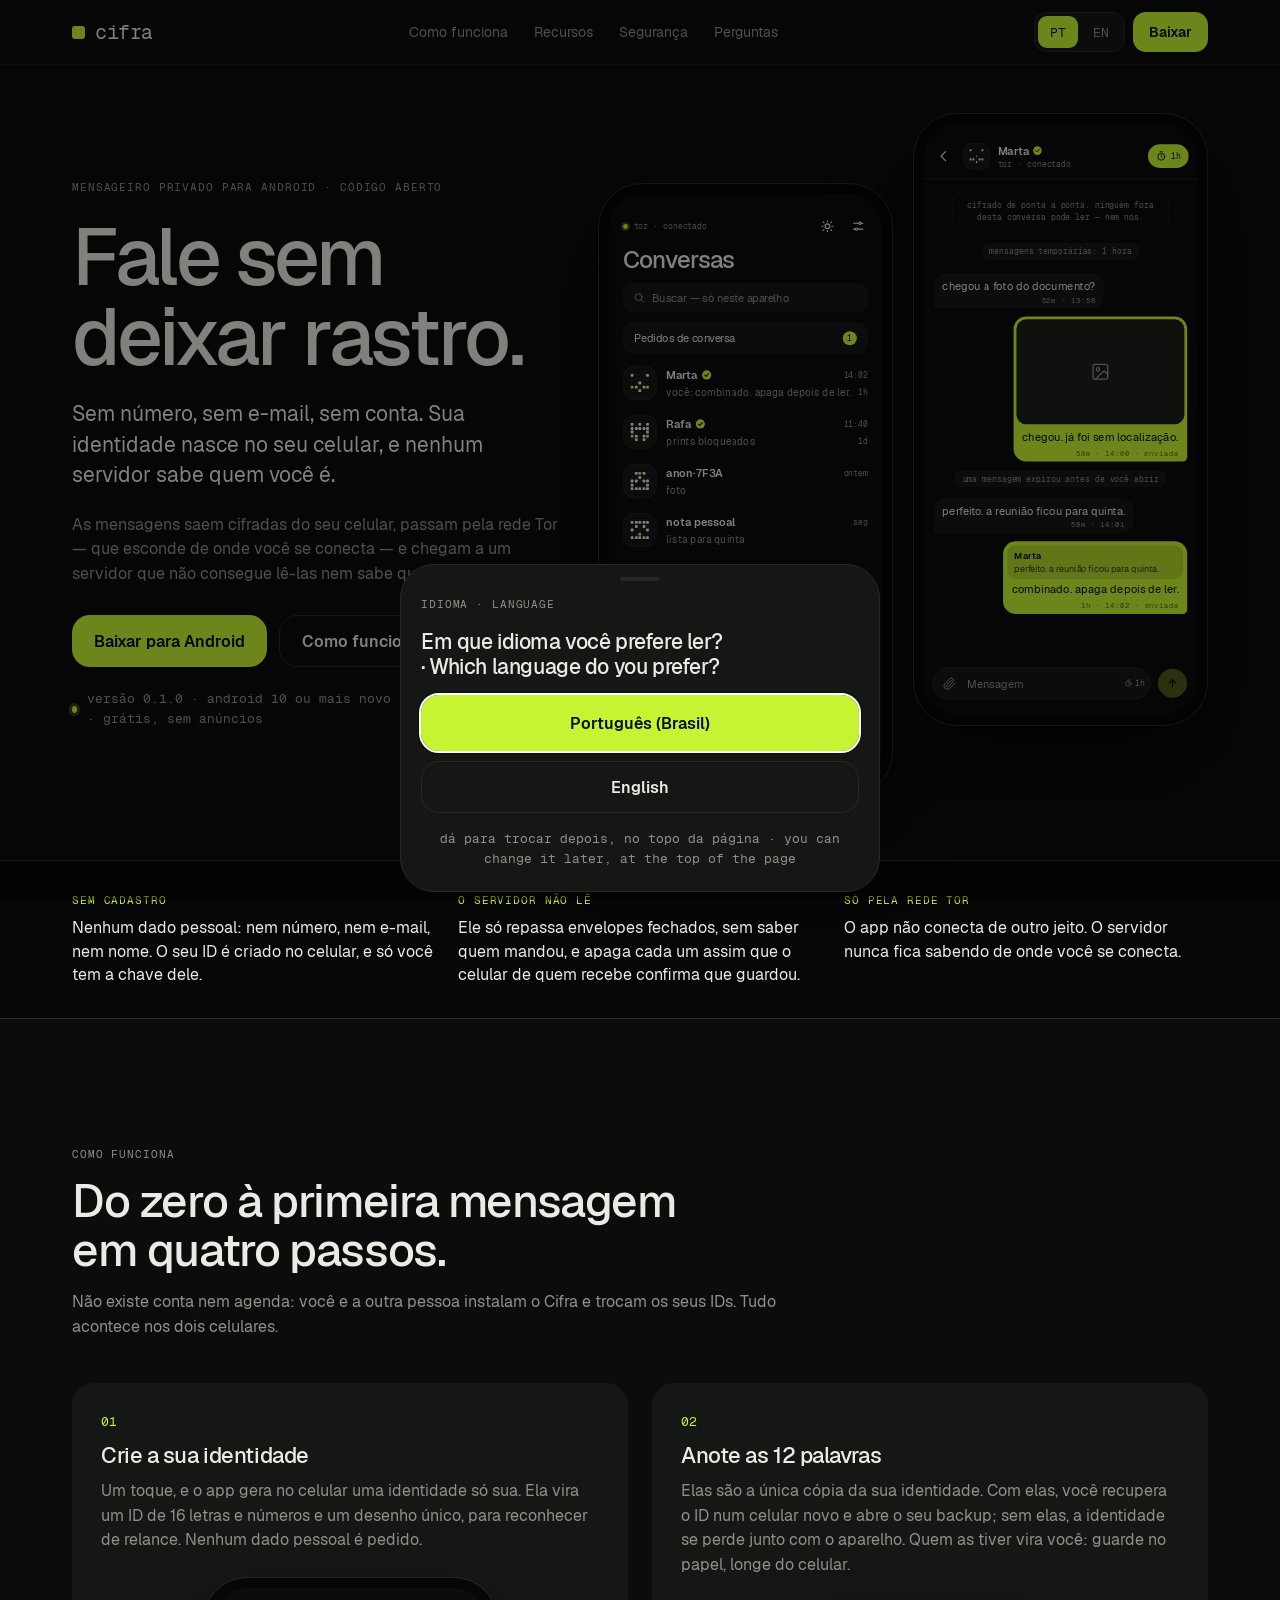
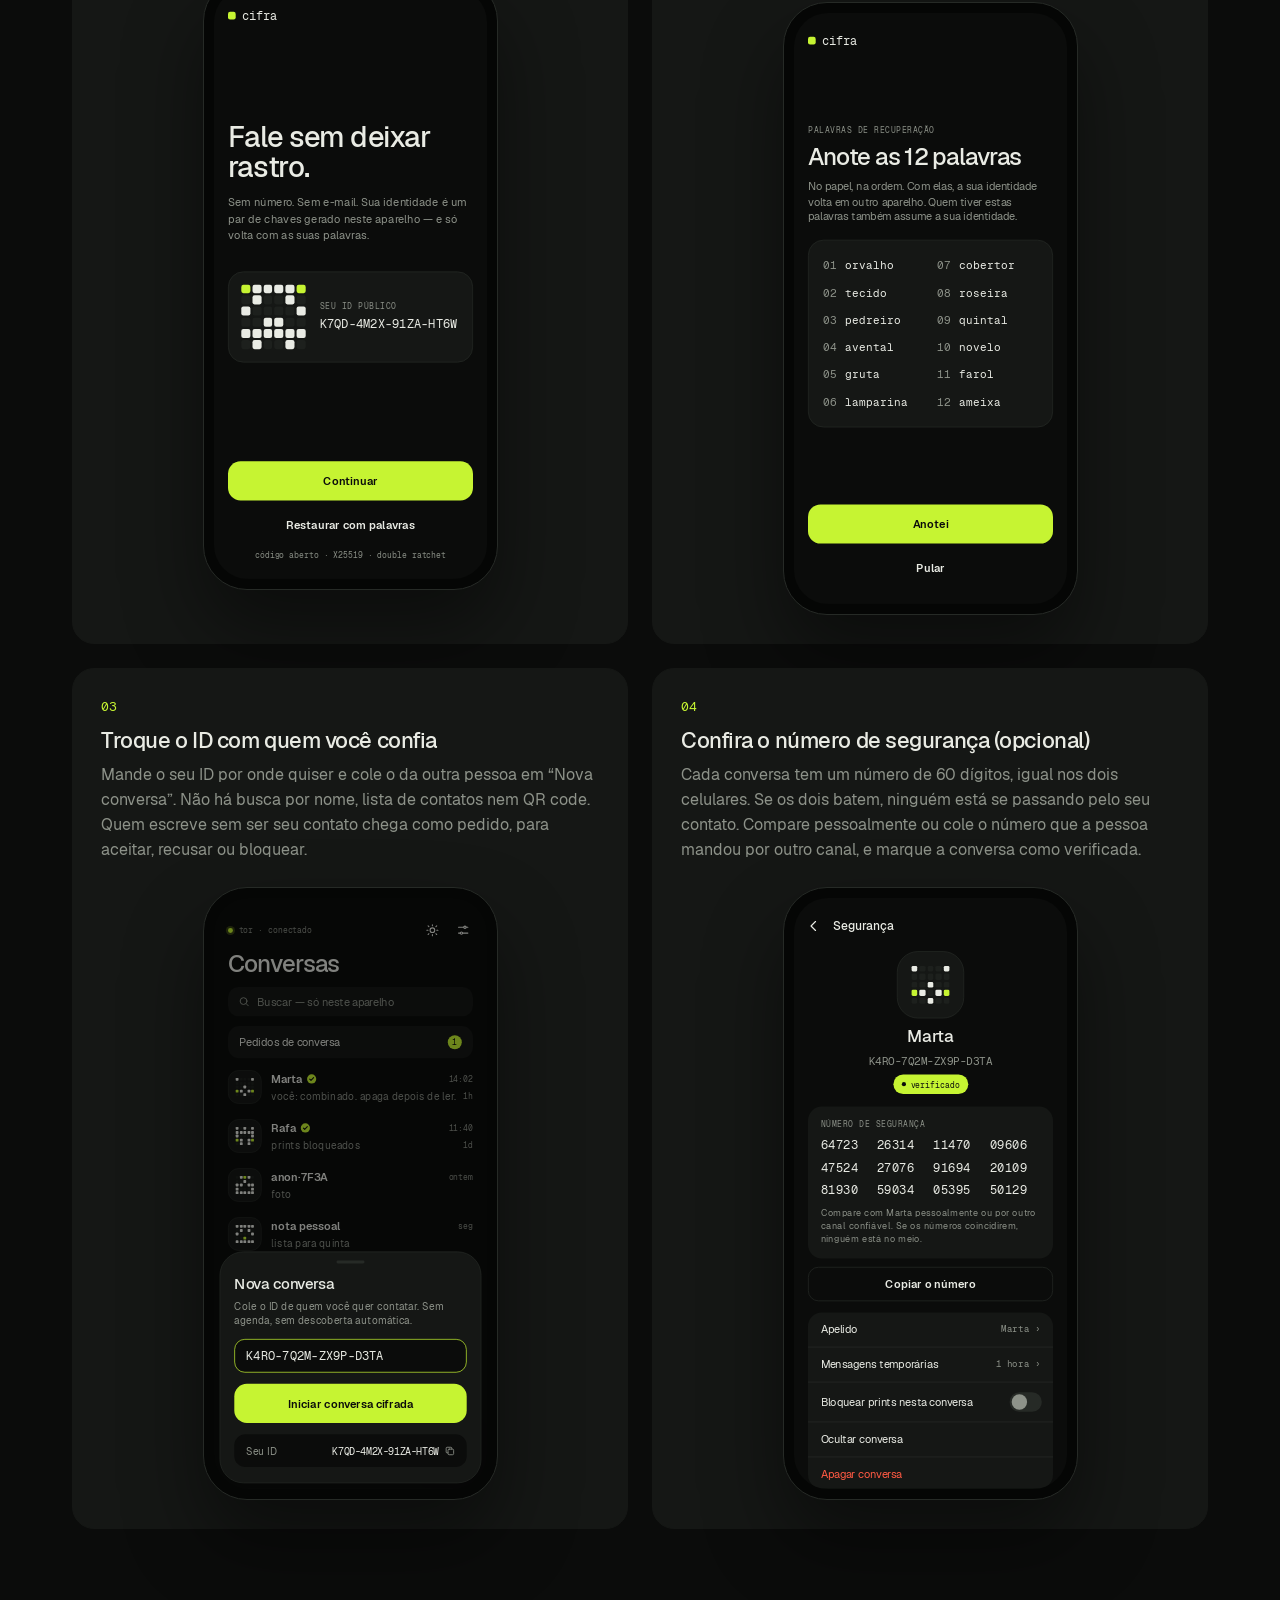
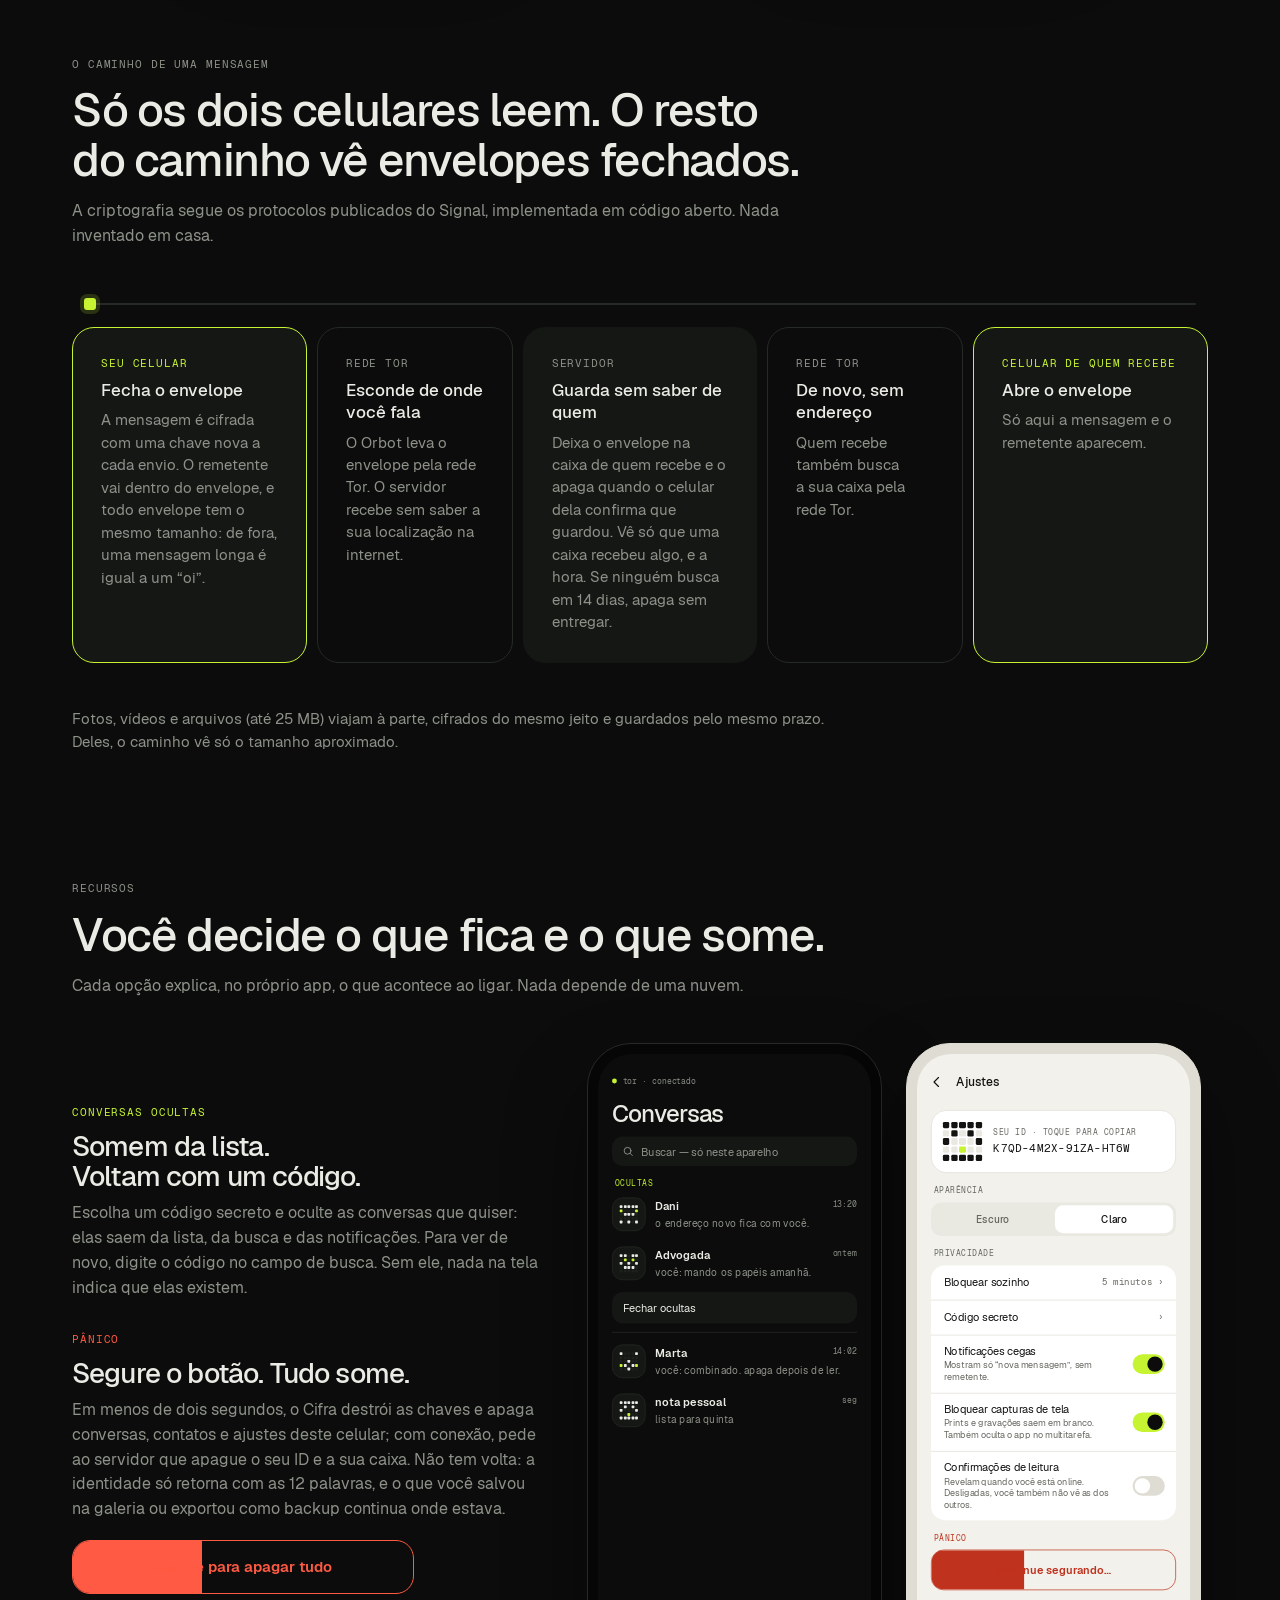
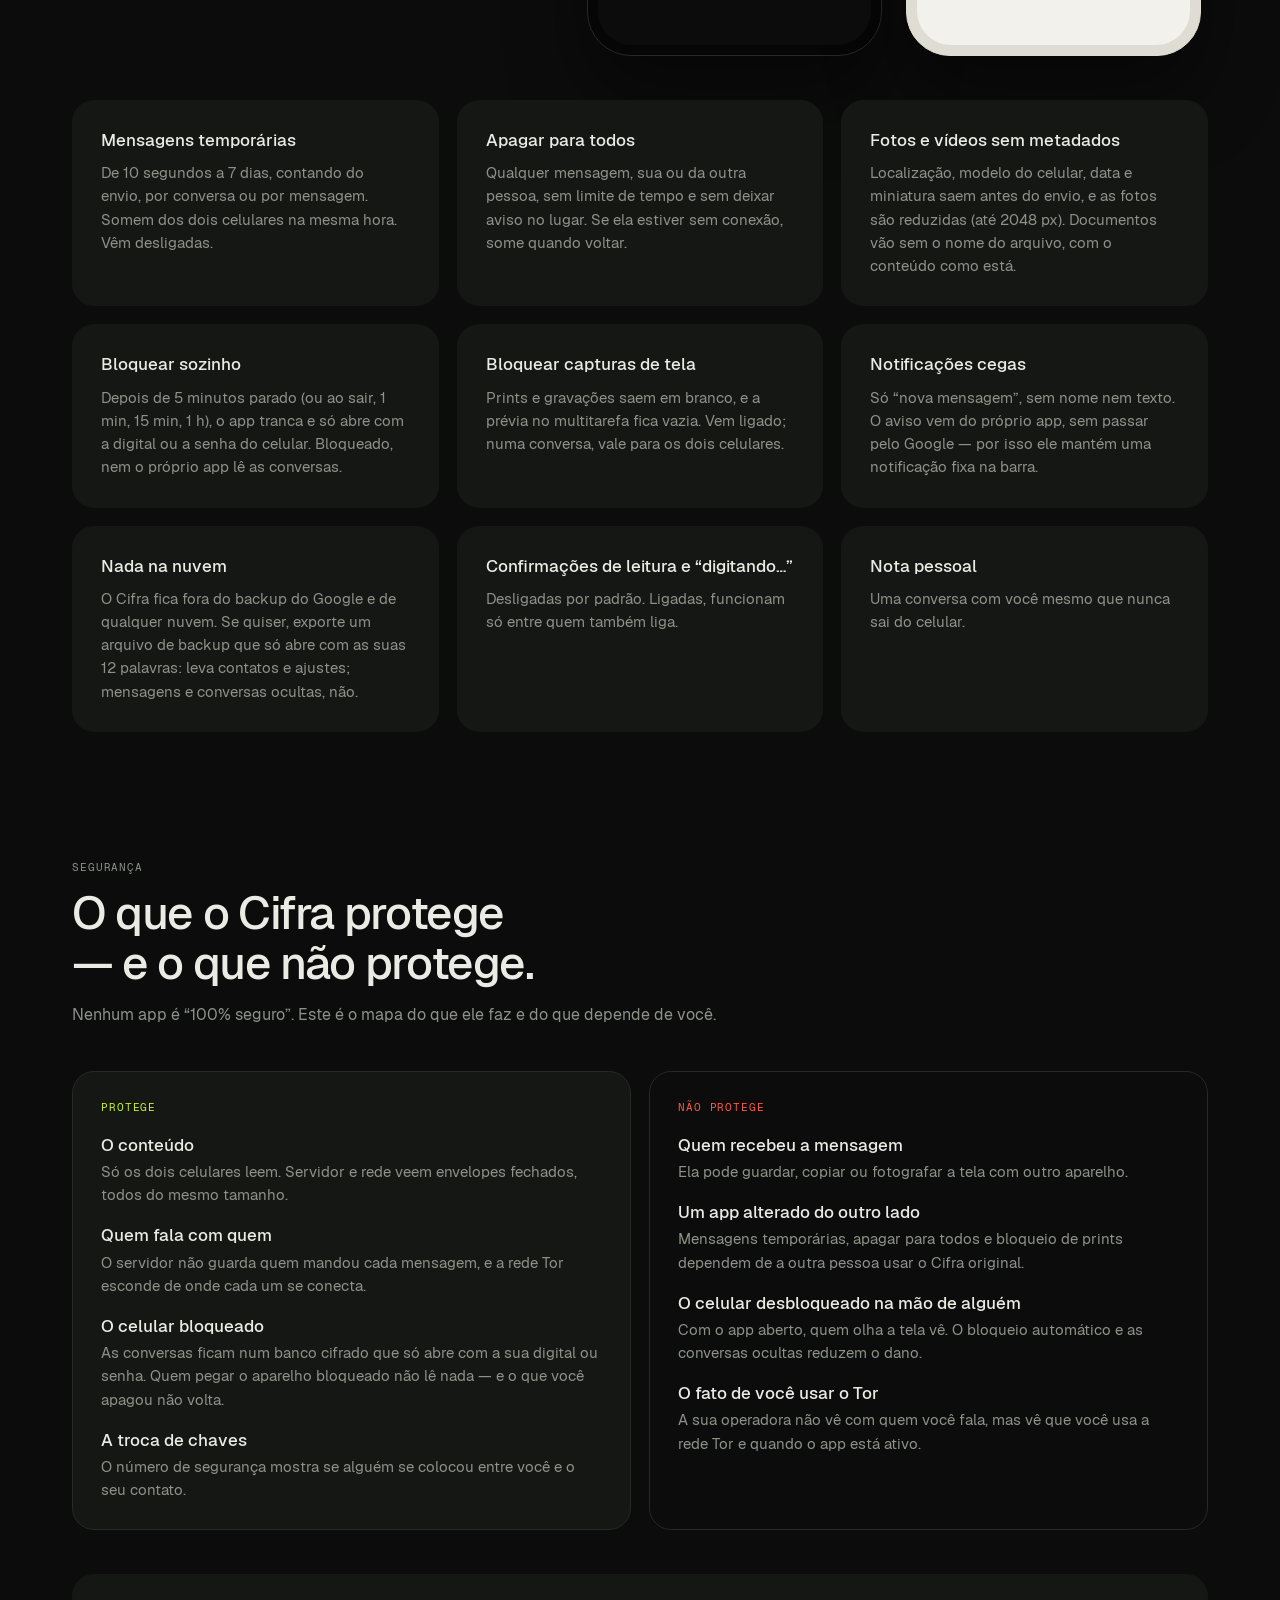
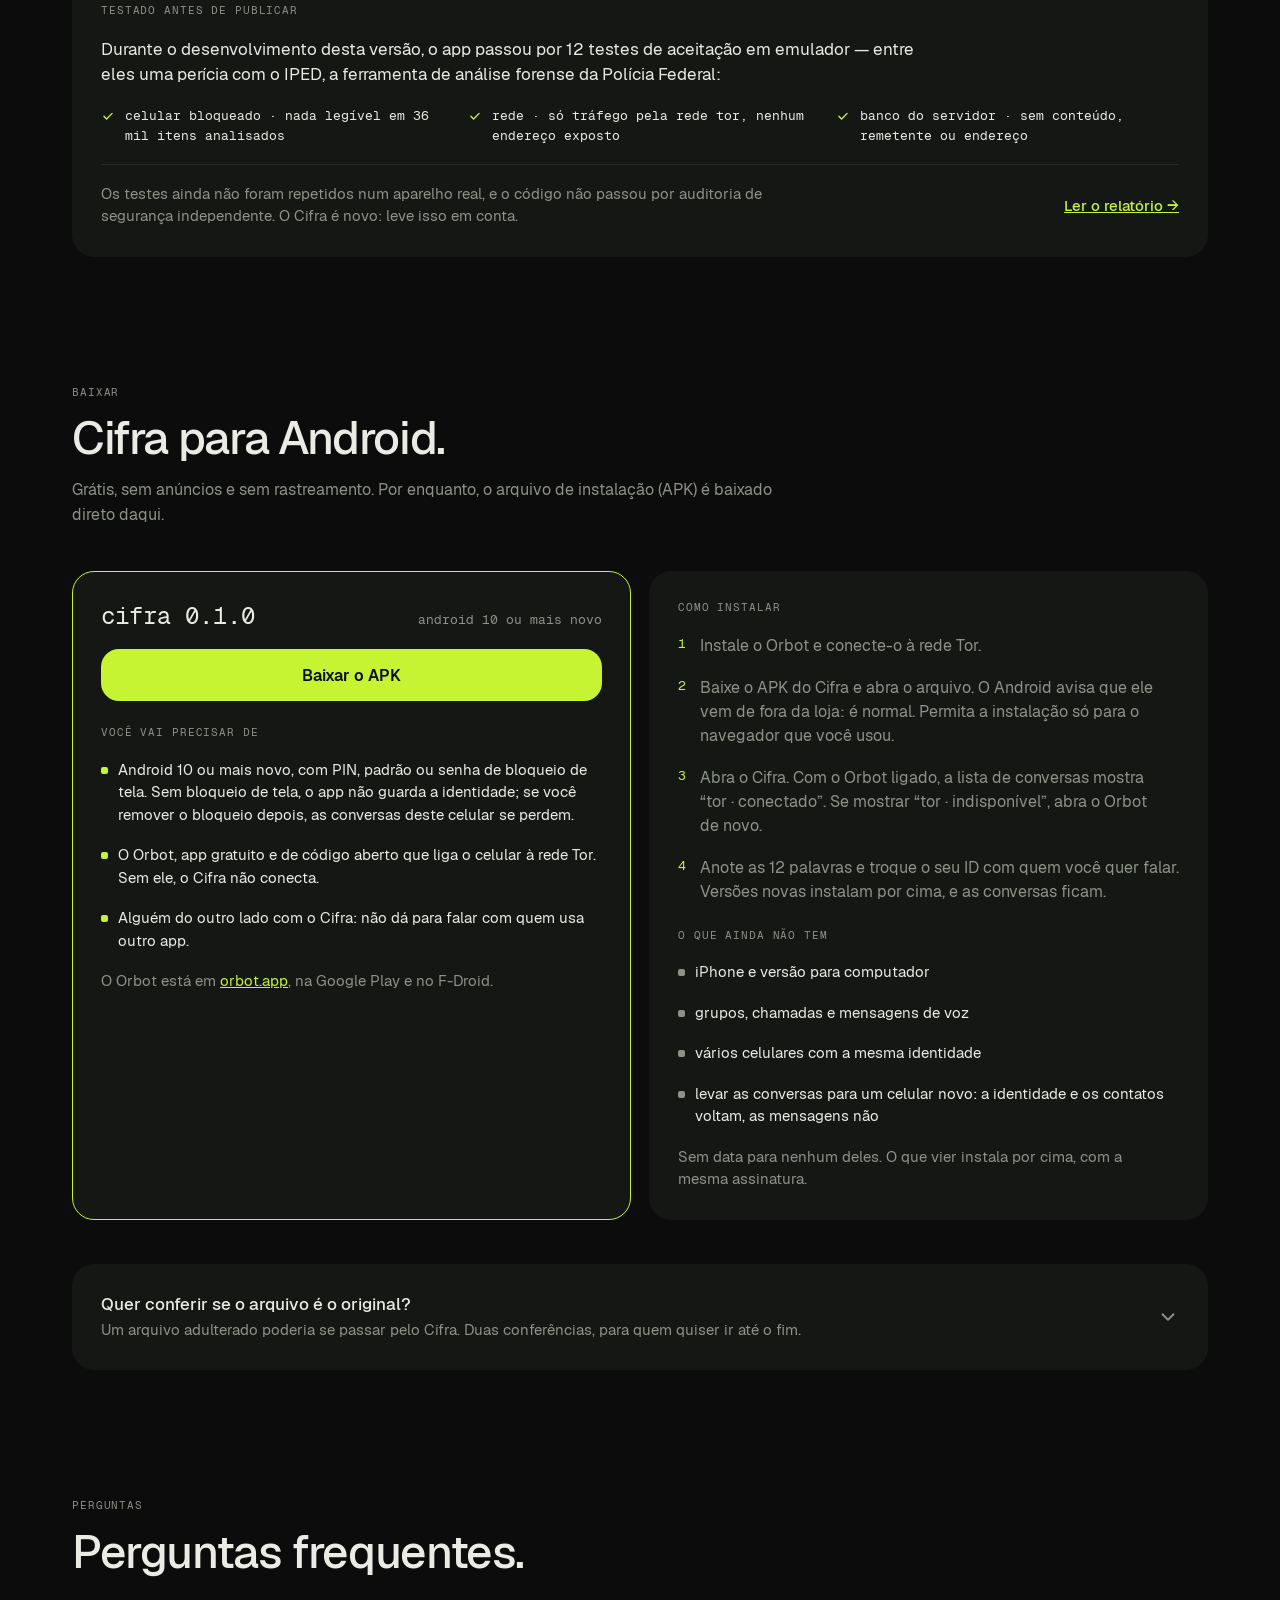
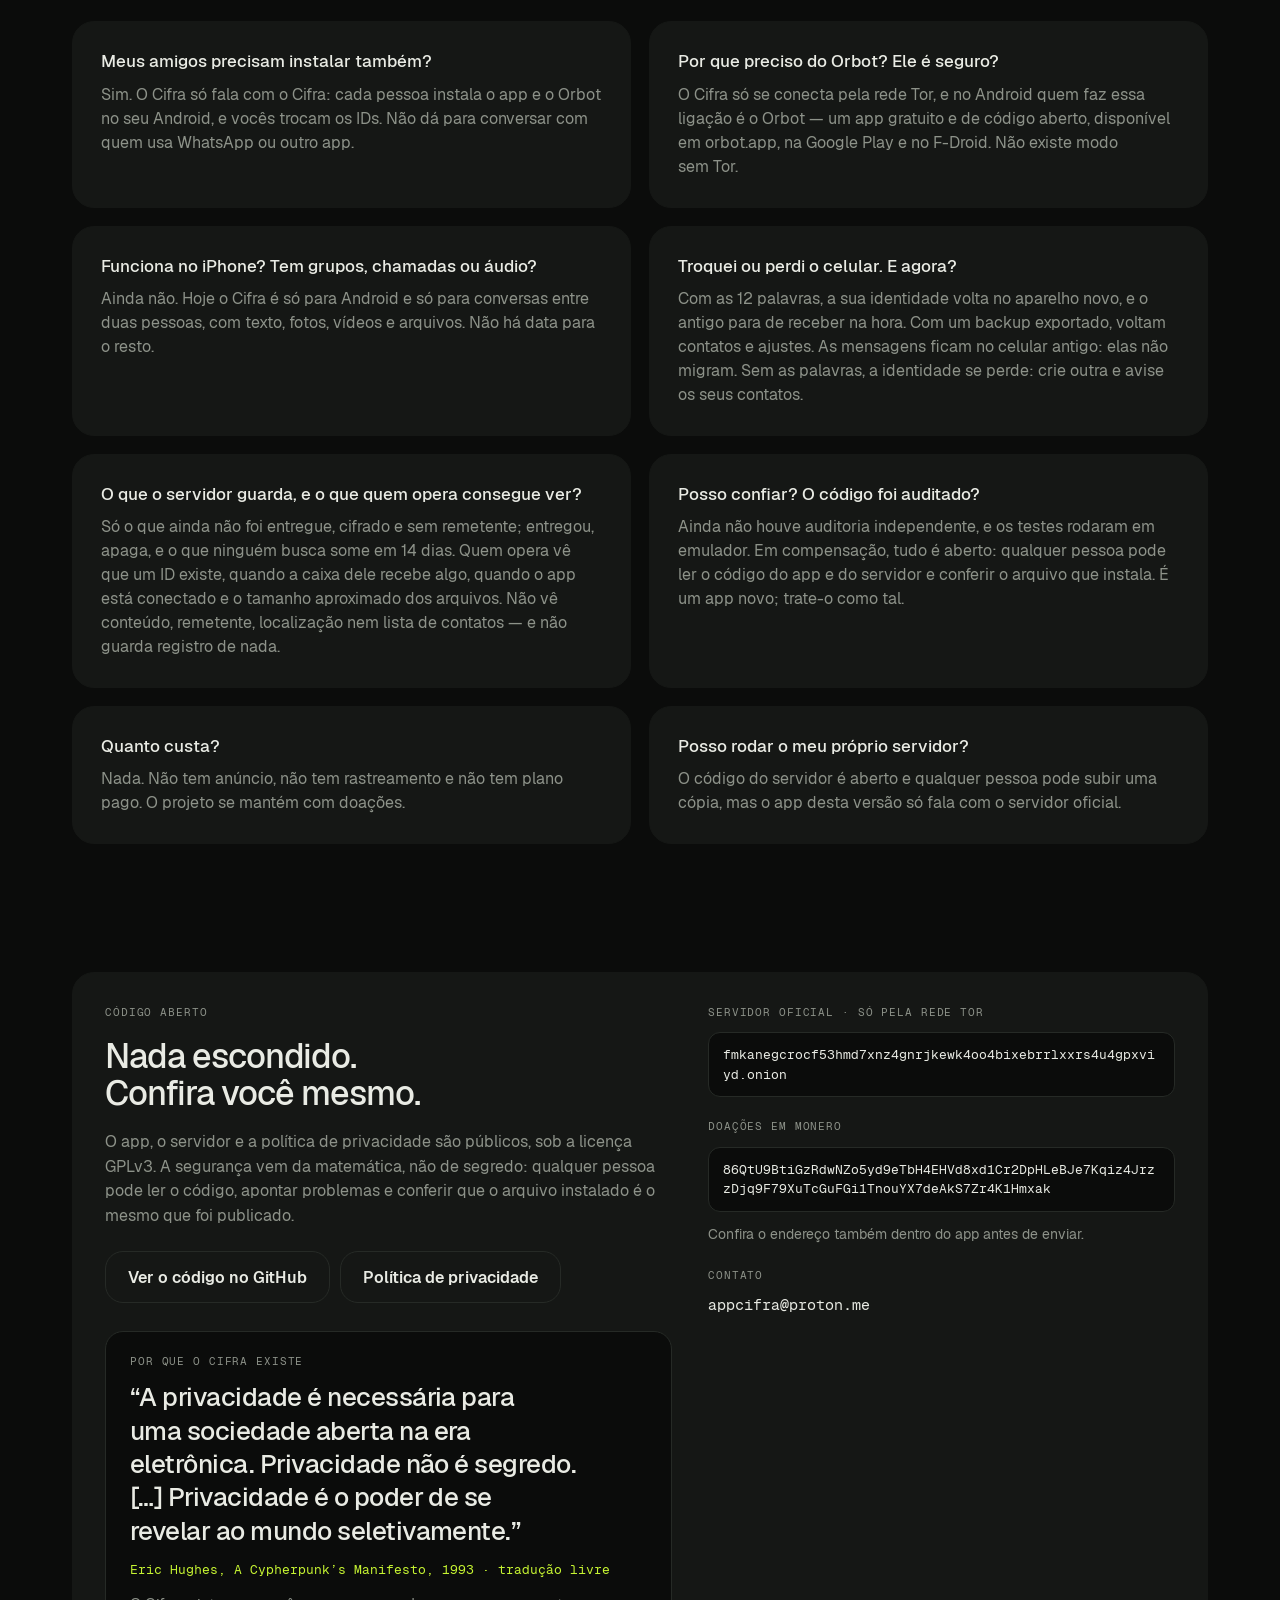
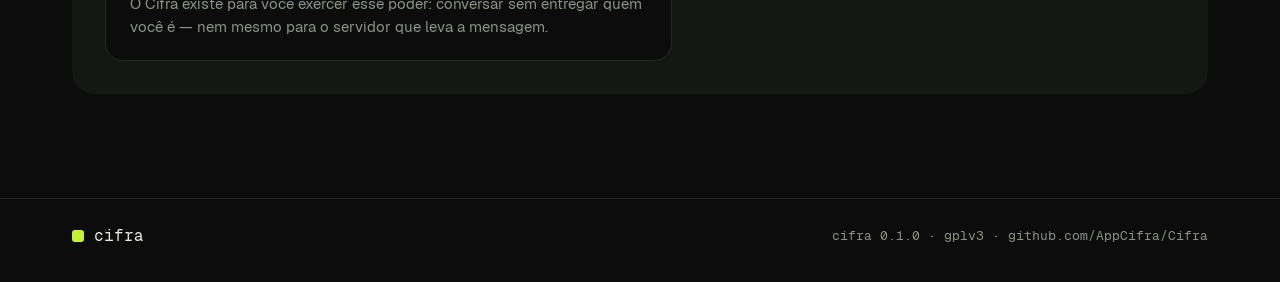
==== index.html @ 4d61a43c "feat: site do Cifra A página de apresentação do Cifra, em português (/) e em inglês (/en/): o que el" ====
<!doctype html>
<html lang="pt-BR">
<head>
<meta charset="utf-8">
<meta name="viewport" content="width=device-width, initial-scale=1">
<meta http-equiv="Content-Security-Policy" content="default-src 'none'; style-src 'self' 'unsafe-inline'; font-src 'self'; img-src 'self'; script-src 'self'; base-uri 'none'; form-action 'none'">
<meta name="referrer" content="no-referrer">
<title>Cifra · fale sem deixar rastro</title>
<meta name="description" content="Sem número, sem e-mail, sem conta. Sua identidade nasce no seu celular, e nenhum servidor sabe quem você é.">
<link rel="icon" href="/icone.svg" type="image/svg+xml">
<link rel="stylesheet" href="/estilo.css">
<link rel="alternate" hreflang="pt-BR" href="https://appcifra.org/">
<link rel="alternate" hreflang="en" href="https://appcifra.org/en/">
<script src="/site.js" defer></script>
</head>
<body>
<div class="pagina" lang="pt-BR">

<header class="topo">
<div class="wrap" style="display: flex; align-items: center; justify-content: space-between; gap: 12px; height: 64px">
<a href="#inicio" aria-label="Cifra" style="display: flex; align-items: center; gap: 10px; text-decoration: none; color: #E9EBE4">
<span style="width: 13px; height: 13px; border-radius: 3px; background: #C6F432"></span>
<span style="font: 500 20px 'Geist Mono', monospace; letter-spacing: -.02em">cifra</span>
</a>
<nav class="nav-links" aria-label="Seções">
<a href="#como">Como funciona</a>
<a href="#recursos">Recursos</a>
<a href="#seguranca">Segurança</a>
<a href="#perguntas">Perguntas</a>
</nav>
<div style="display: flex; align-items: center; gap: 8px">
<div class="seg" role="group" aria-label="Idioma">
<a href="/" hreflang="pt-BR" lang="pt-BR" data-idioma="pt" aria-current="page" style="background: #C6F432; color: #0B0C0B">PT</a>
<a href="/en/" hreflang="en" lang="en" data-idioma="en" aria-current="false" style="background: transparent; color: #8D9289">EN</a>
</div>
<a href="#baixar" class="botao botao-acento compacto">Baixar</a>
</div>
</div>
</header>

<section id="inicio" class="wrap" style="display: flex; flex-wrap: wrap; align-items: center; gap: 40px; padding-top: 48px; padding-bottom: 64px">
<div style="flex: 999 1 460px; min-width: 0; display: flex; flex-direction: column; gap: 22px">
<span class="rotulo entra" style="--d: 0ms">mensageiro privado para android · código aberto</span>
<h1 class="h1 entra" style="--d: 80ms">Fale sem deixar rastro.</h1>
<p class="lead entra" style="--d: 160ms">Sem número, sem e-mail, sem conta. Sua identidade nasce no seu celular, e nenhum servidor sabe quem você é.</p>
<p class="texto entra" style="--d: 240ms; max-width: 560px">As mensagens saem cifradas do seu celular, passam pela rede Tor — que esconde de onde você se conecta — e chegam a um servidor que não consegue lê-las nem sabe quem mandou.</p>
<div class="entra" style="--d: 320ms; display: flex; flex-wrap: wrap; gap: 12px; padding-top: 6px">
<a href="#baixar" class="botao botao-acento">Baixar para Android</a>
<a href="#como" class="botao botao-linha">Como funciona</a>
</div>
<span class="mono entra" style="--d: 400ms; display: inline-flex; align-items: center; gap: 10px"><span class="ponto" aria-hidden="true"></span>versão 0.1.0 · android 10 ou mais novo · precisa do orbot · grátis, sem anúncios</span>
</div>
<div class="entra" style="--d: 220ms; flex: 1 1 340px; display: flex; justify-content: center; align-items: flex-start; gap: 20px">
<div class="celular flutua so-largo" style="margin-top: 70px"><div class="tela" inert aria-hidden="true"><div><div lang="pt-BR" style="position: relative; width: 390px; height: 844px; box-sizing: border-box; overflow: hidden; background: #0B0C0B; color: #E9EBE4; font-family: Geist, sans-serif; display: flex; flex-direction: column; padding-top: 20px">
<div style="display: flex; align-items: center; justify-content: space-between; padding: 6px 14px 4px 20px">
<span style="display: inline-flex; align-items: center; gap: 8px; font: 400 12px 'Geist Mono', monospace; color: #8D9289"><span style="width: 7px; height: 7px; border-radius: 50%; background: #C6F432; box-shadow: 0 0 0 3px rgba(198,244,50,.22)"></span>tor · conectado</span>
<div style="display: flex; gap: 4px">
<button aria-label="Tema claro" style="width: 40px; height: 40px; border: 0; border-radius: 12px; background: transparent; color: #E9EBE4; display: grid; place-items: center"><svg width="20" height="20" viewBox="0 0 24 24" fill="none" stroke="currentColor" stroke-width="1.8" stroke-linecap="round" stroke-linejoin="round" aria-hidden="true"><circle cx="12" cy="12" r="4"></circle><path d="M12 2.5v2M12 19.5v2M4.6 4.6l1.4 1.4M18 18l1.4 1.4M2.5 12h2M19.5 12h2M4.6 19.4L6 18M18 6l1.4-1.4"></path></svg></button>
<button aria-label="Ajustes" style="width: 40px; height: 40px; border: 0; border-radius: 12px; background: transparent; color: #E9EBE4; display: grid; place-items: center"><svg width="20" height="20" viewBox="0 0 24 24" fill="none" stroke="currentColor" stroke-width="1.8" stroke-linecap="round" stroke-linejoin="round" aria-hidden="true"><path d="M4 7h9M17 7h3M4 17h3M11 17h9"></path><circle cx="15" cy="7" r="2"></circle><circle cx="9" cy="17" r="2"></circle></svg></button>
</div>
</div>
<h2 style="margin: 0; padding: 6px 20px 14px; font: 500 34px/1.1 Geist, sans-serif; letter-spacing: -.03em">Conversas</h2>
<div style="margin: 0 20px 10px; height: 42px; display: flex; align-items: center; gap: 10px; padding: 0 14px; border-radius: 15px; background: #151715; color: #8D9289; font: 400 15px Geist, sans-serif"><svg width="18" height="18" viewBox="0 0 24 24" fill="none" stroke="currentColor" stroke-width="1.8" stroke-linecap="round" aria-hidden="true"><circle cx="11" cy="11" r="6.5"></circle><path d="M20 20l-4-4"></path></svg>Buscar — só neste aparelho</div>
<div style="display: flex; align-items: center; justify-content: space-between; margin: 4px 20px 6px; padding: 13px 16px; border-radius: 16px; background: #151715; font: 400 15px Geist, sans-serif">Pedidos de conversa<span style="min-width: 20px; height: 20px; padding: 0 6px; border-radius: 10px; background: #C6F432; color: #0B0C0B; font: 500 11px 'Geist Mono', monospace; display: inline-grid; place-items: center; box-sizing: border-box">1</span></div>

<div style="display: flex; gap: 14px; align-items: center; padding: 11px 20px">
<div style="width: 48px; height: 48px; border-radius: 15px; background: #151715; border: 1px solid #262A26; display: grid; place-items: center; flex-shrink: 0; box-sizing: border-box"><div style="display: grid; grid-template-columns: repeat(5, minmax(0, 1fr)); gap: 1.5px; width: 26px; height: 26px"><div style="border-radius: 1px; background: #E9EBE4"></div><div style="border-radius: 1px; background: #1D201D"></div><div style="border-radius: 1px; background: #1D201D"></div><div style="border-radius: 1px; background: #1D201D"></div><div style="border-radius: 1px; background: #E9EBE4"></div><div style="border-radius: 1px; background: #1D201D"></div><div style="border-radius: 1px; background: #1D201D"></div><div style="border-radius: 1px; background: #1D201D"></div><div style="border-radius: 1px; background: #1D201D"></div><div style="border-radius: 1px; background: #1D201D"></div><div style="border-radius: 1px; background: #1D201D"></div><div style="border-radius: 1px; background: #1D201D"></div><div style="border-radius: 1px; background: #E9EBE4"></div><div style="border-radius: 1px; background: #1D201D"></div><div style="border-radius: 1px; background: #1D201D"></div><div style="border-radius: 1px; background: #C6F432"></div><div style="border-radius: 1px; background: #E9EBE4"></div><div style="border-radius: 1px; background: #1D201D"></div><div style="border-radius: 1px; background: #E9EBE4"></div><div style="border-radius: 1px; background: #C6F432"></div><div style="border-radius: 1px; background: #1D201D"></div><div style="border-radius: 1px; background: #1D201D"></div><div style="border-radius: 1px; background: #E9EBE4"></div><div style="border-radius: 1px; background: #1D201D"></div><div style="border-radius: 1px; background: #1D201D"></div></div></div>
<div style="flex: 1; min-width: 0; display: flex; flex-direction: column; gap: 4px">
<div style="display: flex; align-items: center; gap: 6px"><span style="font: 600 16px Geist, sans-serif; letter-spacing: -.01em">Marta</span><svg width="15" height="15" viewBox="0 0 16 16" role="img" aria-label="verificado"><circle cx="8" cy="8" r="7" fill="#C6F432"></circle><path d="M5 8.2l2 2 4-4.2" fill="none" stroke="#0B0C0B" stroke-width="1.6" stroke-linecap="round" stroke-linejoin="round"></path></svg><span style="flex: 1"></span><span style="font: 400 11.5px 'Geist Mono', monospace; color: #8D9289">14:02</span></div>
<div style="display: flex; align-items: center; gap: 8px"><span style="flex: 1; min-width: 0; font: 400 14.5px Geist, sans-serif; color: #8D9289; white-space: nowrap; overflow: hidden; text-overflow: ellipsis">você: combinado. apaga depois de ler.</span><span style="font: 400 11px 'Geist Mono', monospace; color: #8D9289">1h</span></div>
</div>
</div>

<div style="display: flex; gap: 14px; align-items: center; padding: 11px 20px">
<div style="width: 48px; height: 48px; border-radius: 15px; background: #151715; border: 1px solid #262A26; display: grid; place-items: center; flex-shrink: 0; box-sizing: border-box"><div style="display: grid; grid-template-columns: repeat(5, minmax(0, 1fr)); gap: 1.5px; width: 26px; height: 26px"><div style="border-radius: 1px; background: #E9EBE4"></div><div style="border-radius: 1px; background: #1D201D"></div><div style="border-radius: 1px; background: #E9EBE4"></div><div style="border-radius: 1px; background: #1D201D"></div><div style="border-radius: 1px; background: #E9EBE4"></div><div style="border-radius: 1px; background: #E9EBE4"></div><div style="border-radius: 1px; background: #E9EBE4"></div><div style="border-radius: 1px; background: #E9EBE4"></div><div style="border-radius: 1px; background: #E9EBE4"></div><div style="border-radius: 1px; background: #E9EBE4"></div><div style="border-radius: 1px; background: #E9EBE4"></div><div style="border-radius: 1px; background: #1D201D"></div><div style="border-radius: 1px; background: #1D201D"></div><div style="border-radius: 1px; background: #1D201D"></div><div style="border-radius: 1px; background: #E9EBE4"></div><div style="border-radius: 1px; background: #C6F432"></div><div style="border-radius: 1px; background: #E9EBE4"></div><div style="border-radius: 1px; background: #1D201D"></div><div style="border-radius: 1px; background: #E9EBE4"></div><div style="border-radius: 1px; background: #C6F432"></div><div style="border-radius: 1px; background: #1D201D"></div><div style="border-radius: 1px; background: #E9EBE4"></div><div style="border-radius: 1px; background: #1D201D"></div><div style="border-radius: 1px; background: #E9EBE4"></div><div style="border-radius: 1px; background: #1D201D"></div></div></div>
<div style="flex: 1; min-width: 0; display: flex; flex-direction: column; gap: 4px">
<div style="display: flex; align-items: center; gap: 6px"><span style="font: 600 16px Geist, sans-serif; letter-spacing: -.01em">Rafa</span><svg width="15" height="15" viewBox="0 0 16 16" role="img" aria-label="verificado"><circle cx="8" cy="8" r="7" fill="#C6F432"></circle><path d="M5 8.2l2 2 4-4.2" fill="none" stroke="#0B0C0B" stroke-width="1.6" stroke-linecap="round" stroke-linejoin="round"></path></svg><span style="flex: 1"></span><span style="font: 400 11.5px 'Geist Mono', monospace; color: #8D9289">11:40</span></div>
<div style="display: flex; align-items: center; gap: 8px"><span style="flex: 1; min-width: 0; font: 400 14.5px Geist, sans-serif; color: #8D9289; white-space: nowrap; overflow: hidden; text-overflow: ellipsis">prints bloqueados</span><span style="font: 400 11px 'Geist Mono', monospace; color: #8D9289">1d</span></div>
</div>
</div>

<div style="display: flex; gap: 14px; align-items: center; padding: 11px 20px">
<div style="width: 48px; height: 48px; border-radius: 15px; background: #151715; border: 1px solid #262A26; display: grid; place-items: center; flex-shrink: 0; box-sizing: border-box"><div style="display: grid; grid-template-columns: repeat(5, minmax(0, 1fr)); gap: 1.5px; width: 26px; height: 26px"><div style="border-radius: 1px; background: #1D201D"></div><div style="border-radius: 1px; background: #E9EBE4"></div><div style="border-radius: 1px; background: #C6F432"></div><div style="border-radius: 1px; background: #E9EBE4"></div><div style="border-radius: 1px; background: #1D201D"></div><div style="border-radius: 1px; background: #1D201D"></div><div style="border-radius: 1px; background: #1D201D"></div><div style="border-radius: 1px; background: #E9EBE4"></div><div style="border-radius: 1px; background: #1D201D"></div><div style="border-radius: 1px; background: #1D201D"></div><div style="border-radius: 1px; background: #E9EBE4"></div><div style="border-radius: 1px; background: #E9EBE4"></div><div style="border-radius: 1px; background: #1D201D"></div><div style="border-radius: 1px; background: #E9EBE4"></div><div style="border-radius: 1px; background: #E9EBE4"></div><div style="border-radius: 1px; background: #E9EBE4"></div><div style="border-radius: 1px; background: #1D201D"></div><div style="border-radius: 1px; background: #1D201D"></div><div style="border-radius: 1px; background: #1D201D"></div><div style="border-radius: 1px; background: #E9EBE4"></div><div style="border-radius: 1px; background: #E9EBE4"></div><div style="border-radius: 1px; background: #E9EBE4"></div><div style="border-radius: 1px; background: #E9EBE4"></div><div style="border-radius: 1px; background: #E9EBE4"></div><div style="border-radius: 1px; background: #E9EBE4"></div></div></div>
<div style="flex: 1; min-width: 0; display: flex; flex-direction: column; gap: 4px">
<div style="display: flex; align-items: center; gap: 6px"><span style="font: 600 16px Geist, sans-serif; letter-spacing: -.01em">anon·7F3A</span><span style="flex: 1"></span><span style="font: 400 11.5px 'Geist Mono', monospace; color: #8D9289">ontem</span></div>
<div style="display: flex; align-items: center; gap: 8px"><span style="flex: 1; min-width: 0; font: 400 14.5px Geist, sans-serif; color: #8D9289; white-space: nowrap; overflow: hidden; text-overflow: ellipsis">foto</span><span style="font: 400 11px 'Geist Mono', monospace; color: #8D9289"></span></div>
</div>
</div>

<div style="display: flex; gap: 14px; align-items: center; padding: 11px 20px">
<div style="width: 48px; height: 48px; border-radius: 15px; background: #151715; border: 1px solid #262A26; display: grid; place-items: center; flex-shrink: 0; box-sizing: border-box"><div style="display: grid; grid-template-columns: repeat(5, minmax(0, 1fr)); gap: 1.5px; width: 26px; height: 26px"><div style="border-radius: 1px; background: #E9EBE4"></div><div style="border-radius: 1px; background: #E9EBE4"></div><div style="border-radius: 1px; background: #E9EBE4"></div><div style="border-radius: 1px; background: #E9EBE4"></div><div style="border-radius: 1px; background: #E9EBE4"></div><div style="border-radius: 1px; background: #1D201D"></div><div style="border-radius: 1px; background: #E9EBE4"></div><div style="border-radius: 1px; background: #1D201D"></div><div style="border-radius: 1px; background: #E9EBE4"></div><div style="border-radius: 1px; background: #1D201D"></div><div style="border-radius: 1px; background: #E9EBE4"></div><div style="border-radius: 1px; background: #1D201D"></div><div style="border-radius: 1px; background: #1D201D"></div><div style="border-radius: 1px; background: #1D201D"></div><div style="border-radius: 1px; background: #E9EBE4"></div><div style="border-radius: 1px; background: #1D201D"></div><div style="border-radius: 1px; background: #1D201D"></div><div style="border-radius: 1px; background: #C6F432"></div><div style="border-radius: 1px; background: #1D201D"></div><div style="border-radius: 1px; background: #1D201D"></div><div style="border-radius: 1px; background: #E9EBE4"></div><div style="border-radius: 1px; background: #E9EBE4"></div><div style="border-radius: 1px; background: #E9EBE4"></div><div style="border-radius: 1px; background: #E9EBE4"></div><div style="border-radius: 1px; background: #E9EBE4"></div></div></div>
<div style="flex: 1; min-width: 0; display: flex; flex-direction: column; gap: 4px">
<div style="display: flex; align-items: center; gap: 6px"><span style="font: 600 16px Geist, sans-serif; letter-spacing: -.01em">nota pessoal</span><span style="flex: 1"></span><span style="font: 400 11.5px 'Geist Mono', monospace; color: #8D9289">seg</span></div>
<div style="display: flex; align-items: center; gap: 8px"><span style="flex: 1; min-width: 0; font: 400 14.5px Geist, sans-serif; color: #8D9289; white-space: nowrap; overflow: hidden; text-overflow: ellipsis">lista para quinta</span><span style="font: 400 11px 'Geist Mono', monospace; color: #8D9289"></span></div>
</div>
</div>

<p style="margin: 18px 34px 0; text-align: center; font: 400 11px/1.55 'Geist Mono', monospace; color: #8D9289">conversas ficam cifradas no aparelho. o servidor só guarda, cifrado, o que ainda não foi entregue.</p>
<button aria-label="Nova conversa" style="position: absolute; right: 22px; bottom: 34px; width: 58px; height: 58px; border: 0; border-radius: 19px; background: #C6F432; color: #0B0C0B; display: grid; place-items: center; box-shadow: 0 10px 30px rgba(0,0,0,.25)"><svg width="24" height="24" viewBox="0 0 24 24" fill="none" stroke="currentColor" stroke-width="2" stroke-linecap="round" aria-hidden="true"><path d="M12 5v14M5 12h14"></path></svg></button>
</div></div></div></div>
<div class="celular flutua" style="--f: 1.6s"><div class="tela" inert aria-hidden="true"><div><div lang="pt-BR" style="width: 390px; height: 844px; box-sizing: border-box; overflow: hidden; background: #0B0C0B; color: #E9EBE4; font-family: Geist, sans-serif; display: flex; flex-direction: column; padding-top: 18px">
<div style="display: flex; align-items: center; gap: 6px; padding: 6px 12px 10px 6px; border-bottom: 1px solid #262A26">
<button aria-label="Voltar" style="width: 44px; height: 44px; border: 0; border-radius: 12px; background: transparent; color: #E9EBE4; display: grid; place-items: center"><svg width="22" height="22" viewBox="0 0 24 24" fill="none" stroke="currentColor" stroke-width="1.8" stroke-linecap="round" stroke-linejoin="round" aria-hidden="true"><path d="M15 5l-7 7 7 7"></path></svg></button>
<div style="flex: 1; display: flex; align-items: center; gap: 11px; min-width: 0">
<div style="width: 38px; height: 38px; border-radius: 12px; background: #151715; border: 1px solid #262A26; display: grid; place-items: center; box-sizing: border-box; flex-shrink: 0"><div style="display: grid; grid-template-columns: repeat(5, minmax(0, 1fr)); gap: 1.5px; width: 20px; height: 20px"><div style="border-radius: 1px; background: #E9EBE4"></div><div style="border-radius: 1px; background: #1D201D"></div><div style="border-radius: 1px; background: #1D201D"></div><div style="border-radius: 1px; background: #1D201D"></div><div style="border-radius: 1px; background: #E9EBE4"></div><div style="border-radius: 1px; background: #1D201D"></div><div style="border-radius: 1px; background: #1D201D"></div><div style="border-radius: 1px; background: #1D201D"></div><div style="border-radius: 1px; background: #1D201D"></div><div style="border-radius: 1px; background: #1D201D"></div><div style="border-radius: 1px; background: #1D201D"></div><div style="border-radius: 1px; background: #1D201D"></div><div style="border-radius: 1px; background: #E9EBE4"></div><div style="border-radius: 1px; background: #1D201D"></div><div style="border-radius: 1px; background: #1D201D"></div><div style="border-radius: 1px; background: #C6F432"></div><div style="border-radius: 1px; background: #E9EBE4"></div><div style="border-radius: 1px; background: #1D201D"></div><div style="border-radius: 1px; background: #E9EBE4"></div><div style="border-radius: 1px; background: #C6F432"></div><div style="border-radius: 1px; background: #1D201D"></div><div style="border-radius: 1px; background: #1D201D"></div><div style="border-radius: 1px; background: #E9EBE4"></div><div style="border-radius: 1px; background: #1D201D"></div><div style="border-radius: 1px; background: #1D201D"></div></div></div>
<div style="display: flex; flex-direction: column; gap: 2px"><span style="display: flex; gap: 5px; align-items: center; font: 600 16px Geist, sans-serif">Marta<svg width="14" height="14" viewBox="0 0 16 16" role="img" aria-label="verificado"><circle cx="8" cy="8" r="7" fill="#C6F432"></circle><path d="M5 8.2l2 2 4-4.2" fill="none" stroke="#0B0C0B" stroke-width="1.6" stroke-linecap="round" stroke-linejoin="round"></path></svg></span><span style="font: 400 11px 'Geist Mono', monospace; color: #8D9289">tor · conectado</span></div>
</div>
<span style="height: 34px; padding: 0 11px; border-radius: 17px; display: inline-flex; align-items: center; gap: 6px; font: 400 12px 'Geist Mono', monospace; background: #C6F432; color: #0B0C0B"><svg width="16" height="16" viewBox="0 0 24 24" fill="none" stroke="currentColor" stroke-width="1.9" stroke-linecap="round" stroke-linejoin="round" aria-hidden="true"><circle cx="12" cy="13" r="7.5"></circle><path d="M12 9v4l2.5 1.5M9.5 2.5h5"></path></svg>1h</span>
</div>
<div style="flex: 1; overflow: hidden; padding: 14px 14px 10px; display: flex; flex-direction: column; gap: 3px">
<div style="align-self: center; max-width: 280px; margin: 4px 0 10px; padding: 10px 14px; border: 1px dashed #262A26; border-radius: 14px; text-align: center; font: 400 11px/1.55 'Geist Mono', monospace; color: #8D9289">cifrado de ponta a ponta. ninguém fora desta conversa pode ler — nem nós.</div>
<div style="align-self: center; margin: 4px 0 8px; padding: 5px 11px; border-radius: 10px; background: #151715; font: 400 11px 'Geist Mono', monospace; color: #8D9289">mensagens temporárias: 1 hora</div>
<div style="display: flex; justify-content: flex-start; margin-top: 8px"><div style="max-width: 78%; padding: 8px 12px 6px; border-radius: 18px 18px 18px 6px; background: #151715; display: flex; flex-direction: column; gap: 2px"><span style="font: 400 15.5px/1.38 Geist, sans-serif">chegou a foto do documento?</span><span style="align-self: flex-end; font: 400 10.5px 'Geist Mono', monospace; opacity: .62">52m · 13:58</span></div></div>
<div style="display: flex; justify-content: flex-end; margin-top: 8px"><div style="width: 248px; padding: 4px 4px 5px; border-radius: 18px 18px 6px 18px; background: #C6F432; color: #0B0C0B; display: flex; flex-direction: column; gap: 2px; box-sizing: border-box"><div style="height: 150px; border-radius: 14px 14px 14px 14px; background: #1D201D; display: grid; place-items: center; color: #8D9289"><svg width="28" height="28" viewBox="0 0 24 24" fill="none" stroke="currentColor" stroke-width="1.6" stroke-linecap="round" stroke-linejoin="round" aria-hidden="true"><rect x="3" y="3" width="18" height="18" rx="2"></rect><circle cx="9" cy="9" r="2"></circle><path d="m21 15-3.086-3.086a2 2 0 0 0-2.828 0L6 21"></path></svg></div><span style="padding: 6px 8px 0; font: 400 15.5px/1.38 Geist, sans-serif">chegou. já foi sem localização.</span><span style="align-self: flex-end; padding: 2px 8px 0; font: 400 10.5px 'Geist Mono', monospace; opacity: .62">58m · 14:00 · enviada</span></div></div>
<div style="align-self: center; margin: 10px 0 4px; padding: 5px 11px; border-radius: 10px; background: #151715; font: 400 11px 'Geist Mono', monospace; color: #8D9289">uma mensagem expirou antes de você abrir</div>
<div style="display: flex; justify-content: flex-start; margin-top: 8px"><div style="max-width: 78%; padding: 8px 12px 6px; border-radius: 18px 18px 18px 6px; background: #151715; display: flex; flex-direction: column; gap: 2px"><span style="font: 400 15.5px/1.38 Geist, sans-serif">perfeito. a reunião ficou para quinta.</span><span style="align-self: flex-end; font: 400 10.5px 'Geist Mono', monospace; opacity: .62">59m · 14:01</span></div></div>
<div style="display: flex; justify-content: flex-end; margin-top: 8px"><div style="max-width: 78%; padding: 6px 6px 6px; border-radius: 18px 18px 6px 18px; background: #C6F432; color: #0B0C0B; display: flex; flex-direction: column; gap: 4px"><div style="padding: 6px 10px; border-radius: 12px; background: rgba(11,12,11,.12); display: flex; flex-direction: column; gap: 2px"><span style="font: 600 12.5px Geist, sans-serif">Marta</span><span style="font: 400 13px Geist, sans-serif; opacity: .75">perfeito. a reunião ficou para quinta.</span></div><span style="padding: 0 6px; font: 400 15.5px/1.38 Geist, sans-serif">combinado. apaga depois de ler.</span><span style="align-self: flex-end; padding: 0 6px; font: 400 10.5px 'Geist Mono', monospace; opacity: .62">1h · 14:02 · enviada</span></div></div>
</div>
<div style="display: flex; align-items: flex-end; gap: 8px; padding: 8px 12px 22px">
<div style="flex: 1; display: flex; align-items: center; gap: 8px; min-height: 46px; box-sizing: border-box; padding: 0 8px 0 6px; border-radius: 23px; background: #151715; border: 1px solid #262A26">
<span style="width: 34px; height: 34px; display: grid; place-items: center; color: #8D9289"><svg width="19" height="19" viewBox="0 0 24 24" fill="none" stroke="currentColor" stroke-width="1.8" stroke-linecap="round" stroke-linejoin="round" aria-hidden="true"><path d="m21.44 11.05-9.19 9.19a6 6 0 0 1-8.49-8.49l8.57-8.57A4 4 0 1 1 18 8.84l-8.59 8.57a2 2 0 0 1-2.83-2.83l8.49-8.48"></path></svg></span>
<span style="flex: 1; font: 400 16px Geist, sans-serif; color: #8D9289">Mensagem</span>
<span style="display: inline-flex; align-items: center; gap: 3px; font: 400 11px 'Geist Mono', monospace; color: #8D9289"><svg width="12" height="12" viewBox="0 0 24 24" fill="none" stroke="currentColor" stroke-width="2" stroke-linecap="round" aria-hidden="true"><circle cx="12" cy="13" r="7.5"></circle><path d="M12 9v4l2.5 1.5M9.5 2.5h5"></path></svg>1h</span>
</div>
<span style="width: 46px; height: 46px; border-radius: 50%; background: #C6F432; color: #0B0C0B; display: grid; place-items: center; opacity: .35; transform: scale(.9)"><svg width="20" height="20" viewBox="0 0 24 24" fill="none" stroke="currentColor" stroke-width="2.2" stroke-linecap="round" stroke-linejoin="round" aria-hidden="true"><path d="M12 19V5M5.5 11.5L12 5l6.5 6.5"></path></svg></span>
</div>
</div></div></div></div>
</div>
</section>

<section style="border-top: 1px solid #262A26; border-bottom: 1px solid #262A26; background: #050605">
<div class="wrap grade-3" style="padding-top: 32px; padding-bottom: 32px; gap: 22px">
<div class="linha reveal" data-reveal="1" style="gap: 8px"><span class="rotulo" style="color: #C6F432">sem cadastro</span><span style="font: 400 15.5px/1.5 Geist, sans-serif">Nenhum dado pessoal: nem número, nem e-mail, nem nome. O seu ID é criado no celular, e só você tem a chave dele.</span></div>
<div class="linha reveal" data-reveal="1" style="gap: 8px"><span class="rotulo" style="color: #C6F432">o servidor não lê</span><span style="font: 400 15.5px/1.5 Geist, sans-serif">Ele só repassa envelopes fechados, sem saber quem mandou, e apaga cada um assim que o celular de quem recebe confirma que guardou.</span></div>
<div class="linha reveal" data-reveal="1" style="gap: 8px"><span class="rotulo" style="color: #C6F432">só pela rede tor</span><span style="font: 400 15.5px/1.5 Geist, sans-serif">O app não conecta de outro jeito. O servidor nunca fica sabendo de onde você se conecta.</span></div>
</div>
</section>

<section id="como" class="wrap secao">
<div class="cabecalho reveal" data-reveal="1">
<span class="rotulo">como funciona</span>
<h2 class="titulo">Do zero à primeira mensagem em quatro passos.</h2>
<p class="texto">Não existe conta nem agenda: você e a outra pessoa instalam o Cifra e trocam os seus IDs. Tudo acontece nos dois celulares.</p>
</div>
<div class="grade-2" style="gap: 24px">
<div class="card reveal" data-reveal="1" style="display: flex; flex-direction: column; gap: 24px; align-items: center">
<div class="linha" style="align-self: stretch; gap: 10px"><span class="mono" style="color: #C6F432">01</span><h3 class="sub">Crie a sua identidade</h3><p class="texto">Um toque, e o app gera no celular uma identidade só sua. Ela vira um ID de 16 letras e números e um desenho único, para reconhecer de relance. Nenhum dado pessoal é pedido.</p></div>
<div class="celular"><div class="tela" inert aria-hidden="true"><div><div lang="pt-BR" style="width: 390px; height: 844px; box-sizing: border-box; overflow: hidden; background: #0B0C0B; color: #E9EBE4; font-family: Geist, sans-serif; display: flex; flex-direction: column; padding: 28px 20px 26px">
<div style="display: flex; align-items: center; gap: 9px"><span style="width: 11px; height: 11px; border-radius: 3px; background: #C6F432"></span><span style="font: 500 17px 'Geist Mono', monospace">cifra</span></div>
<div style="flex: 1; display: flex; flex-direction: column; justify-content: center; gap: 18px">
<h1 style="margin: 0; font: 500 42px/1.02 Geist, sans-serif; letter-spacing: -.035em">Fale sem deixar rastro.</h1>
<p style="margin: 0; font: 400 16px/1.45 Geist, sans-serif; color: #8D9289">Sem número. Sem e-mail. Sua identidade é um par de chaves gerado neste aparelho — e só volta com as suas palavras.</p>
<div style="margin-top: 22px; display: flex; align-items: center; gap: 20px; padding: 18px; border-radius: 22px; background: #151715; border: 1px solid #262A26">
<div style="display: grid; grid-template-columns: repeat(6, minmax(0, 1fr)); gap: 3px; width: 92px; height: 92px; flex-shrink: 0"><div style="border-radius: 3px; background: #C6F432"></div><div style="border-radius: 3px; background: #E9EBE4"></div><div style="border-radius: 3px; background: #E9EBE4"></div><div style="border-radius: 3px; background: #E9EBE4"></div><div style="border-radius: 3px; background: #E9EBE4"></div><div style="border-radius: 3px; background: #C6F432"></div><div style="border-radius: 3px; background: #1D201D"></div><div style="border-radius: 3px; background: #E9EBE4"></div><div style="border-radius: 3px; background: #1D201D"></div><div style="border-radius: 3px; background: #1D201D"></div><div style="border-radius: 3px; background: #E9EBE4"></div><div style="border-radius: 3px; background: #1D201D"></div><div style="border-radius: 3px; background: #E9EBE4"></div><div style="border-radius: 3px; background: #1D201D"></div><div style="border-radius: 3px; background: #1D201D"></div><div style="border-radius: 3px; background: #1D201D"></div><div style="border-radius: 3px; background: #1D201D"></div><div style="border-radius: 3px; background: #E9EBE4"></div><div style="border-radius: 3px; background: #1D201D"></div><div style="border-radius: 3px; background: #1D201D"></div><div style="border-radius: 3px; background: #E9EBE4"></div><div style="border-radius: 3px; background: #E9EBE4"></div><div style="border-radius: 3px; background: #1D201D"></div><div style="border-radius: 3px; background: #1D201D"></div><div style="border-radius: 3px; background: #E9EBE4"></div><div style="border-radius: 3px; background: #E9EBE4"></div><div style="border-radius: 3px; background: #E9EBE4"></div><div style="border-radius: 3px; background: #E9EBE4"></div><div style="border-radius: 3px; background: #E9EBE4"></div><div style="border-radius: 3px; background: #E9EBE4"></div><div style="border-radius: 3px; background: #1D201D"></div><div style="border-radius: 3px; background: #E9EBE4"></div><div style="border-radius: 3px; background: #1D201D"></div><div style="border-radius: 3px; background: #1D201D"></div><div style="border-radius: 3px; background: #E9EBE4"></div><div style="border-radius: 3px; background: #1D201D"></div></div>
<div style="display: flex; flex-direction: column; gap: 6px; min-width: 0"><span style="font: 400 11px/1.4 'Geist Mono', monospace; letter-spacing: .08em; text-transform: uppercase; color: #8D9289">seu id público</span><span style="font: 400 17px/1.3 'Geist Mono', monospace; letter-spacing: .02em; word-break: break-all">K7QD-4M2X-91ZA-HT6W</span></div>
</div>
</div>
<div style="display: flex; flex-direction: column; gap: 10px">
<button style="height: 56px; border: 0; border-radius: 18px; background: #C6F432; color: #0B0C0B; font: 600 16px Geist, sans-serif">Continuar</button>
<button style="height: 50px; border: 0; border-radius: 15px; background: transparent; color: #E9EBE4; font: 600 15.5px Geist, sans-serif">Restaurar com palavras</button>
<span style="text-align: center; font: 400 12px 'Geist Mono', monospace; color: #8D9289">código aberto · X25519 · double ratchet</span>
</div>
</div></div></div></div>
</div>
<div class="card reveal" data-reveal="1" style="display: flex; flex-direction: column; gap: 24px; align-items: center">
<div class="linha" style="align-self: stretch; gap: 10px"><span class="mono" style="color: #C6F432">02</span><h3 class="sub">Anote as 12 palavras</h3><p class="texto">Elas são a única cópia da sua identidade. Com elas, você recupera o ID num celular novo e abre o seu backup; sem elas, a identidade se perde junto com o aparelho. Quem as tiver vira você: guarde no papel, longe do celular.</p></div>
<div class="celular"><div class="tela" inert aria-hidden="true"><div><div lang="pt-BR" style="width: 390px; height: 844px; box-sizing: border-box; overflow: hidden; background: #0B0C0B; color: #E9EBE4; font-family: Geist, sans-serif; display: flex; flex-direction: column; padding: 28px 20px 26px">
<div style="display: flex; align-items: center; gap: 9px"><span style="width: 11px; height: 11px; border-radius: 3px; background: #C6F432"></span><span style="font: 500 17px 'Geist Mono', monospace">cifra</span></div>
<div style="flex: 1; display: flex; flex-direction: column; justify-content: center; gap: 22px">
<div style="display: flex; flex-direction: column; gap: 12px">
<span style="font: 400 11px/1.4 'Geist Mono', monospace; letter-spacing: .08em; text-transform: uppercase; color: #8D9289">palavras de recuperação</span>
<h2 style="margin: 0; font: 500 34px/1.1 Geist, sans-serif; letter-spacing: -.03em">Anote as 12 palavras</h2>
<p style="margin: 0; font: 400 15px/1.45 Geist, sans-serif; color: #8D9289">No papel, na ordem. Com elas, a sua identidade volta em outro aparelho. Quem tiver estas palavras também assume a sua identidade.</p>
</div>
<div style="display: grid; grid-template-columns: repeat(2, minmax(0, 1fr)); gap: 4px 18px; padding: 18px 20px; border-radius: 22px; background: #151715; border: 1px solid #262A26">
<div style="display: flex; flex-direction: column; gap: 4px"><div style="display: flex; gap: 12px; padding: 7px 0; font: 400 16px 'Geist Mono', monospace"><span style="color: #8D9289">01</span><span>orvalho</span></div><div style="display: flex; gap: 12px; padding: 7px 0; font: 400 16px 'Geist Mono', monospace"><span style="color: #8D9289">02</span><span>tecido</span></div><div style="display: flex; gap: 12px; padding: 7px 0; font: 400 16px 'Geist Mono', monospace"><span style="color: #8D9289">03</span><span>pedreiro</span></div><div style="display: flex; gap: 12px; padding: 7px 0; font: 400 16px 'Geist Mono', monospace"><span style="color: #8D9289">04</span><span>avental</span></div><div style="display: flex; gap: 12px; padding: 7px 0; font: 400 16px 'Geist Mono', monospace"><span style="color: #8D9289">05</span><span>gruta</span></div><div style="display: flex; gap: 12px; padding: 7px 0; font: 400 16px 'Geist Mono', monospace"><span style="color: #8D9289">06</span><span>lamparina</span></div></div>
<div style="display: flex; flex-direction: column; gap: 4px"><div style="display: flex; gap: 12px; padding: 7px 0; font: 400 16px 'Geist Mono', monospace"><span style="color: #8D9289">07</span><span>cobertor</span></div><div style="display: flex; gap: 12px; padding: 7px 0; font: 400 16px 'Geist Mono', monospace"><span style="color: #8D9289">08</span><span>roseira</span></div><div style="display: flex; gap: 12px; padding: 7px 0; font: 400 16px 'Geist Mono', monospace"><span style="color: #8D9289">09</span><span>quintal</span></div><div style="display: flex; gap: 12px; padding: 7px 0; font: 400 16px 'Geist Mono', monospace"><span style="color: #8D9289">10</span><span>novelo</span></div><div style="display: flex; gap: 12px; padding: 7px 0; font: 400 16px 'Geist Mono', monospace"><span style="color: #8D9289">11</span><span>farol</span></div><div style="display: flex; gap: 12px; padding: 7px 0; font: 400 16px 'Geist Mono', monospace"><span style="color: #8D9289">12</span><span>ameixa</span></div></div>
</div>
</div>
<div style="display: flex; flex-direction: column; gap: 10px">
<button style="height: 56px; border: 0; border-radius: 18px; background: #C6F432; color: #0B0C0B; font: 600 16px Geist, sans-serif">Anotei</button>
<button style="height: 50px; border: 0; border-radius: 15px; background: transparent; color: #E9EBE4; font: 600 15.5px Geist, sans-serif">Pular</button>
</div>
</div></div></div></div>
</div>
<div class="card reveal" data-reveal="1" style="display: flex; flex-direction: column; gap: 24px; align-items: center">
<div class="linha" style="align-self: stretch; gap: 10px"><span class="mono" style="color: #C6F432">03</span><h3 class="sub">Troque o ID com quem você confia</h3><p class="texto">Mande o seu ID por onde quiser e cole o da outra pessoa em “Nova conversa”. Não há busca por nome, lista de contatos nem QR code. Quem escreve sem ser seu contato chega como pedido, para aceitar, recusar ou bloquear.</p></div>
<div class="celular"><div class="tela" inert aria-hidden="true"><div><div lang="pt-BR" style="position: relative; width: 390px; height: 844px; overflow: hidden; background: #0B0C0B; color: #E9EBE4; font-family: Geist, sans-serif">
<div lang="pt-BR" style="position: relative; width: 390px; height: 844px; box-sizing: border-box; overflow: hidden; background: #0B0C0B; color: #E9EBE4; font-family: Geist, sans-serif; display: flex; flex-direction: column; padding-top: 20px">
<div style="display: flex; align-items: center; justify-content: space-between; padding: 6px 14px 4px 20px">
<span style="display: inline-flex; align-items: center; gap: 8px; font: 400 12px 'Geist Mono', monospace; color: #8D9289"><span style="width: 7px; height: 7px; border-radius: 50%; background: #C6F432; box-shadow: 0 0 0 3px rgba(198,244,50,.22)"></span>tor · conectado</span>
<div style="display: flex; gap: 4px">
<button aria-label="Tema claro" style="width: 40px; height: 40px; border: 0; border-radius: 12px; background: transparent; color: #E9EBE4; display: grid; place-items: center"><svg width="20" height="20" viewBox="0 0 24 24" fill="none" stroke="currentColor" stroke-width="1.8" stroke-linecap="round" stroke-linejoin="round" aria-hidden="true"><circle cx="12" cy="12" r="4"></circle><path d="M12 2.5v2M12 19.5v2M4.6 4.6l1.4 1.4M18 18l1.4 1.4M2.5 12h2M19.5 12h2M4.6 19.4L6 18M18 6l1.4-1.4"></path></svg></button>
<button aria-label="Ajustes" style="width: 40px; height: 40px; border: 0; border-radius: 12px; background: transparent; color: #E9EBE4; display: grid; place-items: center"><svg width="20" height="20" viewBox="0 0 24 24" fill="none" stroke="currentColor" stroke-width="1.8" stroke-linecap="round" stroke-linejoin="round" aria-hidden="true"><path d="M4 7h9M17 7h3M4 17h3M11 17h9"></path><circle cx="15" cy="7" r="2"></circle><circle cx="9" cy="17" r="2"></circle></svg></button>
</div>
</div>
<h2 style="margin: 0; padding: 6px 20px 14px; font: 500 34px/1.1 Geist, sans-serif; letter-spacing: -.03em">Conversas</h2>
<div style="margin: 0 20px 10px; height: 42px; display: flex; align-items: center; gap: 10px; padding: 0 14px; border-radius: 15px; background: #151715; color: #8D9289; font: 400 15px Geist, sans-serif"><svg width="18" height="18" viewBox="0 0 24 24" fill="none" stroke="currentColor" stroke-width="1.8" stroke-linecap="round" aria-hidden="true"><circle cx="11" cy="11" r="6.5"></circle><path d="M20 20l-4-4"></path></svg>Buscar — só neste aparelho</div>
<div style="display: flex; align-items: center; justify-content: space-between; margin: 4px 20px 6px; padding: 13px 16px; border-radius: 16px; background: #151715; font: 400 15px Geist, sans-serif">Pedidos de conversa<span style="min-width: 20px; height: 20px; padding: 0 6px; border-radius: 10px; background: #C6F432; color: #0B0C0B; font: 500 11px 'Geist Mono', monospace; display: inline-grid; place-items: center; box-sizing: border-box">1</span></div>

<div style="display: flex; gap: 14px; align-items: center; padding: 11px 20px">
<div style="width: 48px; height: 48px; border-radius: 15px; background: #151715; border: 1px solid #262A26; display: grid; place-items: center; flex-shrink: 0; box-sizing: border-box"><div style="display: grid; grid-template-columns: repeat(5, minmax(0, 1fr)); gap: 1.5px; width: 26px; height: 26px"><div style="border-radius: 1px; background: #E9EBE4"></div><div style="border-radius: 1px; background: #1D201D"></div><div style="border-radius: 1px; background: #1D201D"></div><div style="border-radius: 1px; background: #1D201D"></div><div style="border-radius: 1px; background: #E9EBE4"></div><div style="border-radius: 1px; background: #1D201D"></div><div style="border-radius: 1px; background: #1D201D"></div><div style="border-radius: 1px; background: #1D201D"></div><div style="border-radius: 1px; background: #1D201D"></div><div style="border-radius: 1px; background: #1D201D"></div><div style="border-radius: 1px; background: #1D201D"></div><div style="border-radius: 1px; background: #1D201D"></div><div style="border-radius: 1px; background: #E9EBE4"></div><div style="border-radius: 1px; background: #1D201D"></div><div style="border-radius: 1px; background: #1D201D"></div><div style="border-radius: 1px; background: #C6F432"></div><div style="border-radius: 1px; background: #E9EBE4"></div><div style="border-radius: 1px; background: #1D201D"></div><div style="border-radius: 1px; background: #E9EBE4"></div><div style="border-radius: 1px; background: #C6F432"></div><div style="border-radius: 1px; background: #1D201D"></div><div style="border-radius: 1px; background: #1D201D"></div><div style="border-radius: 1px; background: #E9EBE4"></div><div style="border-radius: 1px; background: #1D201D"></div><div style="border-radius: 1px; background: #1D201D"></div></div></div>
<div style="flex: 1; min-width: 0; display: flex; flex-direction: column; gap: 4px">
<div style="display: flex; align-items: center; gap: 6px"><span style="font: 600 16px Geist, sans-serif; letter-spacing: -.01em">Marta</span><svg width="15" height="15" viewBox="0 0 16 16" role="img" aria-label="verificado"><circle cx="8" cy="8" r="7" fill="#C6F432"></circle><path d="M5 8.2l2 2 4-4.2" fill="none" stroke="#0B0C0B" stroke-width="1.6" stroke-linecap="round" stroke-linejoin="round"></path></svg><span style="flex: 1"></span><span style="font: 400 11.5px 'Geist Mono', monospace; color: #8D9289">14:02</span></div>
<div style="display: flex; align-items: center; gap: 8px"><span style="flex: 1; min-width: 0; font: 400 14.5px Geist, sans-serif; color: #8D9289; white-space: nowrap; overflow: hidden; text-overflow: ellipsis">você: combinado. apaga depois de ler.</span><span style="font: 400 11px 'Geist Mono', monospace; color: #8D9289">1h</span></div>
</div>
</div>

<div style="display: flex; gap: 14px; align-items: center; padding: 11px 20px">
<div style="width: 48px; height: 48px; border-radius: 15px; background: #151715; border: 1px solid #262A26; display: grid; place-items: center; flex-shrink: 0; box-sizing: border-box"><div style="display: grid; grid-template-columns: repeat(5, minmax(0, 1fr)); gap: 1.5px; width: 26px; height: 26px"><div style="border-radius: 1px; background: #E9EBE4"></div><div style="border-radius: 1px; background: #1D201D"></div><div style="border-radius: 1px; background: #E9EBE4"></div><div style="border-radius: 1px; background: #1D201D"></div><div style="border-radius: 1px; background: #E9EBE4"></div><div style="border-radius: 1px; background: #E9EBE4"></div><div style="border-radius: 1px; background: #E9EBE4"></div><div style="border-radius: 1px; background: #E9EBE4"></div><div style="border-radius: 1px; background: #E9EBE4"></div><div style="border-radius: 1px; background: #E9EBE4"></div><div style="border-radius: 1px; background: #E9EBE4"></div><div style="border-radius: 1px; background: #1D201D"></div><div style="border-radius: 1px; background: #1D201D"></div><div style="border-radius: 1px; background: #1D201D"></div><div style="border-radius: 1px; background: #E9EBE4"></div><div style="border-radius: 1px; background: #C6F432"></div><div style="border-radius: 1px; background: #E9EBE4"></div><div style="border-radius: 1px; background: #1D201D"></div><div style="border-radius: 1px; background: #E9EBE4"></div><div style="border-radius: 1px; background: #C6F432"></div><div style="border-radius: 1px; background: #1D201D"></div><div style="border-radius: 1px; background: #E9EBE4"></div><div style="border-radius: 1px; background: #1D201D"></div><div style="border-radius: 1px; background: #E9EBE4"></div><div style="border-radius: 1px; background: #1D201D"></div></div></div>
<div style="flex: 1; min-width: 0; display: flex; flex-direction: column; gap: 4px">
<div style="display: flex; align-items: center; gap: 6px"><span style="font: 600 16px Geist, sans-serif; letter-spacing: -.01em">Rafa</span><svg width="15" height="15" viewBox="0 0 16 16" role="img" aria-label="verificado"><circle cx="8" cy="8" r="7" fill="#C6F432"></circle><path d="M5 8.2l2 2 4-4.2" fill="none" stroke="#0B0C0B" stroke-width="1.6" stroke-linecap="round" stroke-linejoin="round"></path></svg><span style="flex: 1"></span><span style="font: 400 11.5px 'Geist Mono', monospace; color: #8D9289">11:40</span></div>
<div style="display: flex; align-items: center; gap: 8px"><span style="flex: 1; min-width: 0; font: 400 14.5px Geist, sans-serif; color: #8D9289; white-space: nowrap; overflow: hidden; text-overflow: ellipsis">prints bloqueados</span><span style="font: 400 11px 'Geist Mono', monospace; color: #8D9289">1d</span></div>
</div>
</div>

<div style="display: flex; gap: 14px; align-items: center; padding: 11px 20px">
<div style="width: 48px; height: 48px; border-radius: 15px; background: #151715; border: 1px solid #262A26; display: grid; place-items: center; flex-shrink: 0; box-sizing: border-box"><div style="display: grid; grid-template-columns: repeat(5, minmax(0, 1fr)); gap: 1.5px; width: 26px; height: 26px"><div style="border-radius: 1px; background: #1D201D"></div><div style="border-radius: 1px; background: #E9EBE4"></div><div style="border-radius: 1px; background: #C6F432"></div><div style="border-radius: 1px; background: #E9EBE4"></div><div style="border-radius: 1px; background: #1D201D"></div><div style="border-radius: 1px; background: #1D201D"></div><div style="border-radius: 1px; background: #1D201D"></div><div style="border-radius: 1px; background: #E9EBE4"></div><div style="border-radius: 1px; background: #1D201D"></div><div style="border-radius: 1px; background: #1D201D"></div><div style="border-radius: 1px; background: #E9EBE4"></div><div style="border-radius: 1px; background: #E9EBE4"></div><div style="border-radius: 1px; background: #1D201D"></div><div style="border-radius: 1px; background: #E9EBE4"></div><div style="border-radius: 1px; background: #E9EBE4"></div><div style="border-radius: 1px; background: #E9EBE4"></div><div style="border-radius: 1px; background: #1D201D"></div><div style="border-radius: 1px; background: #1D201D"></div><div style="border-radius: 1px; background: #1D201D"></div><div style="border-radius: 1px; background: #E9EBE4"></div><div style="border-radius: 1px; background: #E9EBE4"></div><div style="border-radius: 1px; background: #E9EBE4"></div><div style="border-radius: 1px; background: #E9EBE4"></div><div style="border-radius: 1px; background: #E9EBE4"></div><div style="border-radius: 1px; background: #E9EBE4"></div></div></div>
<div style="flex: 1; min-width: 0; display: flex; flex-direction: column; gap: 4px">
<div style="display: flex; align-items: center; gap: 6px"><span style="font: 600 16px Geist, sans-serif; letter-spacing: -.01em">anon·7F3A</span><span style="flex: 1"></span><span style="font: 400 11.5px 'Geist Mono', monospace; color: #8D9289">ontem</span></div>
<div style="display: flex; align-items: center; gap: 8px"><span style="flex: 1; min-width: 0; font: 400 14.5px Geist, sans-serif; color: #8D9289; white-space: nowrap; overflow: hidden; text-overflow: ellipsis">foto</span><span style="font: 400 11px 'Geist Mono', monospace; color: #8D9289"></span></div>
</div>
</div>

<div style="display: flex; gap: 14px; align-items: center; padding: 11px 20px">
<div style="width: 48px; height: 48px; border-radius: 15px; background: #151715; border: 1px solid #262A26; display: grid; place-items: center; flex-shrink: 0; box-sizing: border-box"><div style="display: grid; grid-template-columns: repeat(5, minmax(0, 1fr)); gap: 1.5px; width: 26px; height: 26px"><div style="border-radius: 1px; background: #E9EBE4"></div><div style="border-radius: 1px; background: #E9EBE4"></div><div style="border-radius: 1px; background: #E9EBE4"></div><div style="border-radius: 1px; background: #E9EBE4"></div><div style="border-radius: 1px; background: #E9EBE4"></div><div style="border-radius: 1px; background: #1D201D"></div><div style="border-radius: 1px; background: #E9EBE4"></div><div style="border-radius: 1px; background: #1D201D"></div><div style="border-radius: 1px; background: #E9EBE4"></div><div style="border-radius: 1px; background: #1D201D"></div><div style="border-radius: 1px; background: #E9EBE4"></div><div style="border-radius: 1px; background: #1D201D"></div><div style="border-radius: 1px; background: #1D201D"></div><div style="border-radius: 1px; background: #1D201D"></div><div style="border-radius: 1px; background: #E9EBE4"></div><div style="border-radius: 1px; background: #1D201D"></div><div style="border-radius: 1px; background: #1D201D"></div><div style="border-radius: 1px; background: #C6F432"></div><div style="border-radius: 1px; background: #1D201D"></div><div style="border-radius: 1px; background: #1D201D"></div><div style="border-radius: 1px; background: #E9EBE4"></div><div style="border-radius: 1px; background: #E9EBE4"></div><div style="border-radius: 1px; background: #E9EBE4"></div><div style="border-radius: 1px; background: #E9EBE4"></div><div style="border-radius: 1px; background: #E9EBE4"></div></div></div>
<div style="flex: 1; min-width: 0; display: flex; flex-direction: column; gap: 4px">
<div style="display: flex; align-items: center; gap: 6px"><span style="font: 600 16px Geist, sans-serif; letter-spacing: -.01em">nota pessoal</span><span style="flex: 1"></span><span style="font: 400 11.5px 'Geist Mono', monospace; color: #8D9289">seg</span></div>
<div style="display: flex; align-items: center; gap: 8px"><span style="flex: 1; min-width: 0; font: 400 14.5px Geist, sans-serif; color: #8D9289; white-space: nowrap; overflow: hidden; text-overflow: ellipsis">lista para quinta</span><span style="font: 400 11px 'Geist Mono', monospace; color: #8D9289"></span></div>
</div>
</div>

<p style="margin: 18px 34px 0; text-align: center; font: 400 11px/1.55 'Geist Mono', monospace; color: #8D9289">conversas ficam cifradas no aparelho. o servidor só guarda, cifrado, o que ainda não foi entregue.</p>
<button aria-label="Nova conversa" style="position: absolute; right: 22px; bottom: 34px; width: 58px; height: 58px; border: 0; border-radius: 19px; background: #C6F432; color: #0B0C0B; display: grid; place-items: center; box-shadow: 0 10px 30px rgba(0,0,0,.25)"><svg width="24" height="24" viewBox="0 0 24 24" fill="none" stroke="currentColor" stroke-width="2" stroke-linecap="round" aria-hidden="true"><path d="M12 5v14M5 12h14"></path></svg></button>
</div>
<div style="position: absolute; inset: 0; background: rgba(0,0,0,.45)"></div>
<div style="position: absolute; left: 8px; right: 8px; bottom: 8px; box-sizing: border-box; padding: 12px 20px 22px; border-radius: 34px; background: #151715; border: 1px solid #262A26; display: flex; flex-direction: column; gap: 16px">
<div style="align-self: center; width: 40px; height: 4px; border-radius: 2px; background: #262A26"></div>
<div style="display: flex; flex-direction: column; gap: 8px">
<span style="font: 500 21px/1.25 Geist, sans-serif">Nova conversa</span>
<span style="font: 400 14.5px/1.45 Geist, sans-serif; color: #8D9289">Cole o ID de quem você quer contatar. Sem agenda, sem descoberta automática.</span>
</div>
<div style="height: 46px; display: flex; align-items: center; padding: 0 16px; border-radius: 15px; background: #0B0C0B; border: 1px solid #C6F432; font: 400 17px 'Geist Mono', monospace; letter-spacing: .02em">K4RO-7Q2M-ZX9P-D3TA</div>
<button style="height: 56px; border: 0; border-radius: 18px; background: #C6F432; color: #0B0C0B; font: 600 16px Geist, sans-serif">Iniciar conversa cifrada</button>
<div style="display: flex; align-items: center; justify-content: space-between; padding: 14px 16px; border-radius: 16px; background: #0B0C0B"><span style="font: 400 14.5px Geist, sans-serif; color: #8D9289">Seu ID</span><span style="display: inline-flex; align-items: center; gap: 8px; font: 400 14px 'Geist Mono', monospace">K7QD-4M2X-91ZA-HT6W<svg width="16" height="16" viewBox="0 0 24 24" fill="none" stroke="#8D9289" stroke-width="1.8" stroke-linecap="round" stroke-linejoin="round" aria-hidden="true"><rect x="8" y="8" width="12" height="12" rx="2.5"></rect><path d="M16 8V6a2 2 0 0 0-2-2H6a2 2 0 0 0-2 2v8a2 2 0 0 0 2 2h2"></path></svg></span></div>
</div>
</div></div></div></div>
</div>
<div class="card reveal" data-reveal="1" style="display: flex; flex-direction: column; gap: 24px; align-items: center">
<div class="linha" style="align-self: stretch; gap: 10px"><span class="mono" style="color: #C6F432">04</span><h3 class="sub">Confira o número de segurança (opcional)</h3><p class="texto">Cada conversa tem um número de 60 dígitos, igual nos dois celulares. Se os dois batem, ninguém está se passando pelo seu contato. Compare pessoalmente ou cole o número que a pessoa mandou por outro canal, e marque a conversa como verificada.</p></div>
<div class="celular"><div class="tela" inert aria-hidden="true"><div><div lang="pt-BR" style="width: 390px; height: 844px; box-sizing: border-box; overflow: hidden; background: #0B0C0B; color: #E9EBE4; font-family: Geist, sans-serif; display: flex; flex-direction: column; padding: 18px 20px 0">
<div style="display: flex; align-items: center; gap: 6px; margin-left: -14px"><span style="width: 44px; height: 44px; display: grid; place-items: center"><svg width="22" height="22" viewBox="0 0 24 24" fill="none" stroke="currentColor" stroke-width="1.8" stroke-linecap="round" stroke-linejoin="round" aria-hidden="true"><path d="M15 5l-7 7 7 7"></path></svg></span><span style="font: 500 17px Geist, sans-serif">Segurança</span></div>
<div style="display: flex; flex-direction: column; align-items: center; gap: 10px; padding: 14px 0 18px">
<div style="width: 96px; height: 96px; border-radius: 30px; background: #151715; border: 1px solid #262A26; display: grid; place-items: center; box-sizing: border-box"><div style="display: grid; grid-template-columns: repeat(5, minmax(0, 1fr)); gap: 3px; width: 54px; height: 54px"><div style="border-radius: 2px; background: #E9EBE4"></div><div style="border-radius: 2px; background: #1D201D"></div><div style="border-radius: 2px; background: #1D201D"></div><div style="border-radius: 2px; background: #1D201D"></div><div style="border-radius: 2px; background: #E9EBE4"></div><div style="border-radius: 2px; background: #1D201D"></div><div style="border-radius: 2px; background: #1D201D"></div><div style="border-radius: 2px; background: #1D201D"></div><div style="border-radius: 2px; background: #1D201D"></div><div style="border-radius: 2px; background: #1D201D"></div><div style="border-radius: 2px; background: #1D201D"></div><div style="border-radius: 2px; background: #1D201D"></div><div style="border-radius: 2px; background: #E9EBE4"></div><div style="border-radius: 2px; background: #1D201D"></div><div style="border-radius: 2px; background: #1D201D"></div><div style="border-radius: 2px; background: #C6F432"></div><div style="border-radius: 2px; background: #E9EBE4"></div><div style="border-radius: 2px; background: #1D201D"></div><div style="border-radius: 2px; background: #E9EBE4"></div><div style="border-radius: 2px; background: #C6F432"></div><div style="border-radius: 2px; background: #1D201D"></div><div style="border-radius: 2px; background: #1D201D"></div><div style="border-radius: 2px; background: #E9EBE4"></div><div style="border-radius: 2px; background: #1D201D"></div><div style="border-radius: 2px; background: #1D201D"></div></div></div>
<span style="font: 500 24px Geist, sans-serif">Marta</span>
<span style="font: 400 15px 'Geist Mono', monospace; color: #8D9289; letter-spacing: .02em">K4RO-7Q2M-ZX9P-D3TA</span>
<span style="display: inline-flex; align-items: center; gap: 7px; height: 28px; padding: 0 12px; border-radius: 14px; font: 400 11.5px 'Geist Mono', monospace; background: #C6F432; color: #0B0C0B"><span style="width: 6px; height: 6px; border-radius: 50%; background: currentColor"></span>verificado</span>
</div>
<div style="display: flex; flex-direction: column; gap: 12px; padding: 18px; border-radius: 20px; background: #151715">
<span style="font: 400 11px 'Geist Mono', monospace; letter-spacing: .08em; text-transform: uppercase; color: #8D9289">número de segurança</span>
<div style="display: grid; grid-template-columns: repeat(4, minmax(0, 1fr)); gap: 10px 8px; font: 400 17px 'Geist Mono', monospace; letter-spacing: .04em">
<span>64723</span><span>26314</span><span>11470</span><span>09606</span><span>47524</span><span>27076</span><span>91694</span><span>20109</span><span>81930</span><span>59034</span><span>05395</span><span>50129</span>
</div>
<p style="margin: 0; font: 400 13.5px/1.4 Geist, sans-serif; color: #8D9289">Compare com Marta pessoalmente ou por outro canal confiável. Se os números coincidirem, ninguém está no meio.</p>
</div>
<button style="margin-top: 12px; height: 50px; border: 1px solid #262A26; border-radius: 15px; background: transparent; color: #E9EBE4; font: 600 15.5px Geist, sans-serif">Copiar o número</button>
<div style="margin-top: 16px; display: flex; flex-direction: column; border-radius: 20px; background: #151715; overflow: hidden">
<div style="display: flex; justify-content: space-between; padding: 15px 18px; font: 400 15px Geist, sans-serif">Apelido<span style="font: 400 13px 'Geist Mono', monospace; color: #8D9289">Marta ›</span></div>
<div style="display: flex; justify-content: space-between; padding: 15px 18px; border-top: 1px solid #262A26; font: 400 15px Geist, sans-serif">Mensagens temporárias<span style="font: 400 13px 'Geist Mono', monospace; color: #8D9289">1 hora ›</span></div>
<div style="display: flex; align-items: center; justify-content: space-between; gap: 12px; padding: 14px 16px 14px 18px; border-top: 1px solid #262A26"><span style="font: 400 15px Geist, sans-serif">Bloquear prints nesta conversa</span><span style="width: 46px; height: 28px; border-radius: 14px; background: #262A26; position: relative; flex-shrink: 0"><span style="position: absolute; left: 3px; top: 3px; width: 22px; height: 22px; border-radius: 50%; background: #8D9289"></span></span></div>
<div style="padding: 15px 18px; border-top: 1px solid #262A26; font: 400 15px Geist, sans-serif">Ocultar conversa</div>
<div style="padding: 15px 18px; border-top: 1px solid #262A26; font: 400 15px Geist, sans-serif; color: #FF5A43">Apagar conversa</div>
</div>
</div></div></div></div>
</div>
</div>
</section>

<section id="caminho" class="wrap secao">
<div class="cabecalho reveal" data-reveal="1">
<span class="rotulo">o caminho de uma mensagem</span>
<h2 class="titulo">Só os dois celulares leem. O resto do caminho vê envelopes fechados.</h2>
<p class="texto">A criptografia segue os protocolos publicados do Signal, implementada em código aberto. Nada inventado em casa.</p>
</div>
<div class="rota reveal" data-reveal="1">
<div class="trilho" aria-hidden="true"><span class="pacote"></span></div>
<div class="rota-cards">
<div class="card no" style="border-color: #C6F432"><span class="rotulo" style="color: #C6F432">seu celular</span><span class="forte">Fecha o envelope</span><span class="texto" style="font-size: 14.5px">A mensagem é cifrada com uma chave nova a cada envio. O remetente vai dentro do envelope, e todo envelope tem o mesmo tamanho: de fora, uma mensagem longa é igual a um “oi”.</span></div>
<div class="card no no-tor"><span class="rotulo">rede tor</span><span class="forte">Esconde de onde você fala</span><span class="texto" style="font-size: 14.5px">O Orbot leva o envelope pela rede Tor. O servidor recebe sem saber a sua localização na internet.</span></div>
<div class="card no"><span class="rotulo">servidor</span><span class="forte">Guarda sem saber de quem</span><span class="texto" style="font-size: 14.5px">Deixa o envelope na caixa de quem recebe e o apaga quando o celular dela confirma que guardou. Vê só que uma caixa recebeu algo, e a hora. Se ninguém busca em 14 dias, apaga sem entregar.</span></div>
<div class="card no no-tor"><span class="rotulo">rede tor</span><span class="forte">De novo, sem endereço</span><span class="texto" style="font-size: 14.5px">Quem recebe também busca a sua caixa pela rede Tor.</span></div>
<div class="card no" style="border-color: #C6F432"><span class="rotulo" style="color: #C6F432">celular de quem recebe</span><span class="forte">Abre o envelope</span><span class="texto" style="font-size: 14.5px">Só aqui a mensagem e o remetente aparecem.</span></div>
</div>
</div>
<p class="texto reveal" data-reveal="1" style="font-size: 15px; max-width: 760px">Fotos, vídeos e arquivos (até 25 MB) viajam à parte, cifrados do mesmo jeito e guardados pelo mesmo prazo. Deles, o caminho vê só o tamanho aproximado.</p>
</section>

<section id="recursos" class="wrap secao">
<div class="cabecalho reveal" data-reveal="1">
<span class="rotulo">recursos</span>
<h2 class="titulo">Você decide o que fica e o que some.</h2>
<p class="texto">Cada opção explica, no próprio app, o que acontece ao ligar. Nada depende de uma nuvem.</p>
</div>
<div style="display: flex; flex-wrap: wrap; gap: 40px; align-items: center">
<div class="reveal" data-reveal="1" style="flex: 1 1 360px; min-width: 0; display: flex; flex-direction: column; gap: 32px">
<div class="linha" style="gap: 10px"><span class="rotulo" style="color: #C6F432">conversas ocultas</span><h3 class="titulo" style="font-size: 28px">Somem da lista. Voltam com um código.</h3><p class="texto">Escolha um código secreto e oculte as conversas que quiser: elas saem da lista, da busca e das notificações. Para ver de novo, digite o código no campo de busca. Sem ele, nada na tela indica que elas existem.</p></div>
<div class="linha" style="gap: 10px"><span class="rotulo" style="color: #FF5A43">pânico</span><h3 class="titulo" style="font-size: 28px">Segure o botão. Tudo some.</h3><p class="texto">Em menos de dois segundos, o Cifra destrói as chaves e apaga conversas, contatos e ajustes deste celular; com conexão, pede ao servidor que apague o seu ID e a sua caixa. Não tem volta: a identidade só retorna com as 12 palavras, e o que você salvou na galeria ou exportou como backup continua onde estava.</p>
<div class="panico-demo" aria-hidden="true" style="margin-top: 8px"><span class="panico-enche"></span><span class="panico-txt">segure para apagar tudo</span></div>
</div>
</div>
<div class="reveal" data-reveal="1" style="flex: 1 1 520px; display: flex; flex-wrap: wrap; justify-content: center; gap: 24px">
<div class="celular"><div class="tela" inert aria-hidden="true"><div><div lang="pt-BR" style="width: 390px; height: 844px; box-sizing: border-box; overflow: hidden; background: #0B0C0B; color: #E9EBE4; font-family: Geist, sans-serif; display: flex; flex-direction: column; padding-top: 20px">
<div style="padding: 6px 20px 4px"><span style="display: inline-flex; align-items: center; gap: 8px; font: 400 12px 'Geist Mono', monospace; color: #8D9289"><span style="width: 7px; height: 7px; border-radius: 50%; background: #C6F432"></span>tor · conectado</span></div>
<h2 style="margin: 0; padding: 16px 20px 14px; font: 500 34px/1.1 Geist, sans-serif; letter-spacing: -.03em">Conversas</h2>
<div style="margin: 0 20px 14px; height: 42px; display: flex; align-items: center; gap: 10px; padding: 0 14px; border-radius: 15px; background: #151715; color: #8D9289; font: 400 15px Geist, sans-serif"><svg width="18" height="18" viewBox="0 0 24 24" fill="none" stroke="currentColor" stroke-width="1.8" stroke-linecap="round" aria-hidden="true"><circle cx="11" cy="11" r="6.5"></circle><path d="M20 20l-4-4"></path></svg>Buscar — só neste aparelho</div>
<span style="padding: 4px 24px 2px; font: 400 11px 'Geist Mono', monospace; letter-spacing: .08em; text-transform: uppercase; color: #C6F432">ocultas</span>

<div style="display: flex; gap: 14px; align-items: center; padding: 11px 20px">
<div style="width: 48px; height: 48px; border-radius: 15px; background: #151715; border: 1px solid #262A26; display: grid; place-items: center; flex-shrink: 0; box-sizing: border-box"><div style="display: grid; grid-template-columns: repeat(5, minmax(0, 1fr)); gap: 1.5px; width: 26px; height: 26px"><div style="border-radius: 1px; background: #E9EBE4"></div><div style="border-radius: 1px; background: #E9EBE4"></div><div style="border-radius: 1px; background: #E9EBE4"></div><div style="border-radius: 1px; background: #E9EBE4"></div><div style="border-radius: 1px; background: #E9EBE4"></div><div style="border-radius: 1px; background: #C6F432"></div><div style="border-radius: 1px; background: #1D201D"></div><div style="border-radius: 1px; background: #1D201D"></div><div style="border-radius: 1px; background: #1D201D"></div><div style="border-radius: 1px; background: #C6F432"></div><div style="border-radius: 1px; background: #1D201D"></div><div style="border-radius: 1px; background: #E9EBE4"></div><div style="border-radius: 1px; background: #E9EBE4"></div><div style="border-radius: 1px; background: #E9EBE4"></div><div style="border-radius: 1px; background: #1D201D"></div><div style="border-radius: 1px; background: #1D201D"></div><div style="border-radius: 1px; background: #1D201D"></div><div style="border-radius: 1px; background: #1D201D"></div><div style="border-radius: 1px; background: #1D201D"></div><div style="border-radius: 1px; background: #1D201D"></div><div style="border-radius: 1px; background: #E9EBE4"></div><div style="border-radius: 1px; background: #1D201D"></div><div style="border-radius: 1px; background: #E9EBE4"></div><div style="border-radius: 1px; background: #1D201D"></div><div style="border-radius: 1px; background: #E9EBE4"></div></div></div>
<div style="flex: 1; min-width: 0; display: flex; flex-direction: column; gap: 4px"><div style="display: flex; gap: 6px"><span style="font: 600 16px Geist, sans-serif">Dani</span><span style="flex: 1"></span><span style="font: 400 11.5px 'Geist Mono', monospace; color: #8D9289">13:20</span></div><span style="font: 400 14.5px Geist, sans-serif; color: #8D9289; white-space: nowrap; overflow: hidden; text-overflow: ellipsis">o endereço novo fica com você.</span></div>
</div>

<div style="display: flex; gap: 14px; align-items: center; padding: 11px 20px">
<div style="width: 48px; height: 48px; border-radius: 15px; background: #151715; border: 1px solid #262A26; display: grid; place-items: center; flex-shrink: 0; box-sizing: border-box"><div style="display: grid; grid-template-columns: repeat(5, minmax(0, 1fr)); gap: 1.5px; width: 26px; height: 26px"><div style="border-radius: 1px; background: #E9EBE4"></div><div style="border-radius: 1px; background: #E9EBE4"></div><div style="border-radius: 1px; background: #1D201D"></div><div style="border-radius: 1px; background: #E9EBE4"></div><div style="border-radius: 1px; background: #E9EBE4"></div><div style="border-radius: 1px; background: #1D201D"></div><div style="border-radius: 1px; background: #C6F432"></div><div style="border-radius: 1px; background: #1D201D"></div><div style="border-radius: 1px; background: #C6F432"></div><div style="border-radius: 1px; background: #1D201D"></div><div style="border-radius: 1px; background: #E9EBE4"></div><div style="border-radius: 1px; background: #1D201D"></div><div style="border-radius: 1px; background: #E9EBE4"></div><div style="border-radius: 1px; background: #1D201D"></div><div style="border-radius: 1px; background: #E9EBE4"></div><div style="border-radius: 1px; background: #1D201D"></div><div style="border-radius: 1px; background: #E9EBE4"></div><div style="border-radius: 1px; background: #E9EBE4"></div><div style="border-radius: 1px; background: #E9EBE4"></div><div style="border-radius: 1px; background: #1D201D"></div><div style="border-radius: 1px; background: #1D201D"></div><div style="border-radius: 1px; background: #1D201D"></div><div style="border-radius: 1px; background: #1D201D"></div><div style="border-radius: 1px; background: #1D201D"></div><div style="border-radius: 1px; background: #1D201D"></div></div></div>
<div style="flex: 1; min-width: 0; display: flex; flex-direction: column; gap: 4px"><div style="display: flex; gap: 6px"><span style="font: 600 16px Geist, sans-serif">Advogada</span><span style="flex: 1"></span><span style="font: 400 11.5px 'Geist Mono', monospace; color: #8D9289">ontem</span></div><span style="font: 400 14.5px Geist, sans-serif; color: #8D9289; white-space: nowrap; overflow: hidden; text-overflow: ellipsis">você: mando os papéis amanhã.</span></div>
</div>

<div style="margin: 6px 20px 12px; padding: 13px 16px; border-radius: 16px; background: #151715; font: 400 15px Geist, sans-serif">Fechar ocultas</div>
<div style="height: 1px; margin: 0 20px 6px; background: #262A26"></div>

<div style="display: flex; gap: 14px; align-items: center; padding: 11px 20px">
<div style="width: 48px; height: 48px; border-radius: 15px; background: #151715; border: 1px solid #262A26; display: grid; place-items: center; flex-shrink: 0; box-sizing: border-box"><div style="display: grid; grid-template-columns: repeat(5, minmax(0, 1fr)); gap: 1.5px; width: 26px; height: 26px"><div style="border-radius: 1px; background: #E9EBE4"></div><div style="border-radius: 1px; background: #1D201D"></div><div style="border-radius: 1px; background: #1D201D"></div><div style="border-radius: 1px; background: #1D201D"></div><div style="border-radius: 1px; background: #E9EBE4"></div><div style="border-radius: 1px; background: #1D201D"></div><div style="border-radius: 1px; background: #1D201D"></div><div style="border-radius: 1px; background: #1D201D"></div><div style="border-radius: 1px; background: #1D201D"></div><div style="border-radius: 1px; background: #1D201D"></div><div style="border-radius: 1px; background: #1D201D"></div><div style="border-radius: 1px; background: #1D201D"></div><div style="border-radius: 1px; background: #E9EBE4"></div><div style="border-radius: 1px; background: #1D201D"></div><div style="border-radius: 1px; background: #1D201D"></div><div style="border-radius: 1px; background: #C6F432"></div><div style="border-radius: 1px; background: #E9EBE4"></div><div style="border-radius: 1px; background: #1D201D"></div><div style="border-radius: 1px; background: #E9EBE4"></div><div style="border-radius: 1px; background: #C6F432"></div><div style="border-radius: 1px; background: #1D201D"></div><div style="border-radius: 1px; background: #1D201D"></div><div style="border-radius: 1px; background: #E9EBE4"></div><div style="border-radius: 1px; background: #1D201D"></div><div style="border-radius: 1px; background: #1D201D"></div></div></div>
<div style="flex: 1; min-width: 0; display: flex; flex-direction: column; gap: 4px"><div style="display: flex; gap: 6px"><span style="font: 600 16px Geist, sans-serif">Marta</span><span style="flex: 1"></span><span style="font: 400 11.5px 'Geist Mono', monospace; color: #8D9289">14:02</span></div><span style="font: 400 14.5px Geist, sans-serif; color: #8D9289; white-space: nowrap; overflow: hidden; text-overflow: ellipsis">você: combinado. apaga depois de ler.</span></div>
</div>

<div style="display: flex; gap: 14px; align-items: center; padding: 11px 20px">
<div style="width: 48px; height: 48px; border-radius: 15px; background: #151715; border: 1px solid #262A26; display: grid; place-items: center; flex-shrink: 0; box-sizing: border-box"><div style="display: grid; grid-template-columns: repeat(5, minmax(0, 1fr)); gap: 1.5px; width: 26px; height: 26px"><div style="border-radius: 1px; background: #E9EBE4"></div><div style="border-radius: 1px; background: #E9EBE4"></div><div style="border-radius: 1px; background: #E9EBE4"></div><div style="border-radius: 1px; background: #E9EBE4"></div><div style="border-radius: 1px; background: #E9EBE4"></div><div style="border-radius: 1px; background: #1D201D"></div><div style="border-radius: 1px; background: #E9EBE4"></div><div style="border-radius: 1px; background: #1D201D"></div><div style="border-radius: 1px; background: #E9EBE4"></div><div style="border-radius: 1px; background: #1D201D"></div><div style="border-radius: 1px; background: #E9EBE4"></div><div style="border-radius: 1px; background: #1D201D"></div><div style="border-radius: 1px; background: #1D201D"></div><div style="border-radius: 1px; background: #1D201D"></div><div style="border-radius: 1px; background: #E9EBE4"></div><div style="border-radius: 1px; background: #1D201D"></div><div style="border-radius: 1px; background: #1D201D"></div><div style="border-radius: 1px; background: #C6F432"></div><div style="border-radius: 1px; background: #1D201D"></div><div style="border-radius: 1px; background: #1D201D"></div><div style="border-radius: 1px; background: #E9EBE4"></div><div style="border-radius: 1px; background: #E9EBE4"></div><div style="border-radius: 1px; background: #E9EBE4"></div><div style="border-radius: 1px; background: #E9EBE4"></div><div style="border-radius: 1px; background: #E9EBE4"></div></div></div>
<div style="flex: 1; min-width: 0; display: flex; flex-direction: column; gap: 4px"><div style="display: flex; gap: 6px"><span style="font: 600 16px Geist, sans-serif">nota pessoal</span><span style="flex: 1"></span><span style="font: 400 11.5px 'Geist Mono', monospace; color: #8D9289">seg</span></div><span style="font: 400 14.5px Geist, sans-serif; color: #8D9289; white-space: nowrap; overflow: hidden; text-overflow: ellipsis">lista para quinta</span></div>
</div>

</div></div></div></div>
<div class="celular" style="background: #DEDCD3; border-color: #DEDCD3"><div class="tela" inert aria-hidden="true"><div><div lang="pt-BR" style="width: 390px; height: 844px; box-sizing: border-box; overflow: hidden; background: #F2F1EB; color: #131412; font-family: Geist, sans-serif; display: flex; flex-direction: column; gap: 18px; padding: 18px 20px 0">
<div style="display: flex; align-items: center; gap: 6px; margin-left: -14px"><span style="width: 44px; height: 44px; display: grid; place-items: center"><svg width="22" height="22" viewBox="0 0 24 24" fill="none" stroke="currentColor" stroke-width="1.8" stroke-linecap="round" stroke-linejoin="round" aria-hidden="true"><path d="M15 5l-7 7 7 7"></path></svg></span><span style="font: 500 17px Geist, sans-serif">Ajustes</span></div>
<div style="display: flex; align-items: center; gap: 16px; padding: 16px; border-radius: 22px; background: #FFFFFF; border: 1px solid #DEDCD3">
<div style="display: grid; grid-template-columns: repeat(5, minmax(0, 1fr)); gap: 2.5px; width: 56px; height: 56px; flex-shrink: 0"><div style="border-radius: 2px; background: #131412"></div><div style="border-radius: 2px; background: #131412"></div><div style="border-radius: 2px; background: #131412"></div><div style="border-radius: 2px; background: #131412"></div><div style="border-radius: 2px; background: #131412"></div><div style="border-radius: 2px; background: #E9E8E1"></div><div style="border-radius: 2px; background: #131412"></div><div style="border-radius: 2px; background: #E9E8E1"></div><div style="border-radius: 2px; background: #131412"></div><div style="border-radius: 2px; background: #E9E8E1"></div><div style="border-radius: 2px; background: #131412"></div><div style="border-radius: 2px; background: #E9E8E1"></div><div style="border-radius: 2px; background: #E9E8E1"></div><div style="border-radius: 2px; background: #E9E8E1"></div><div style="border-radius: 2px; background: #131412"></div><div style="border-radius: 2px; background: #E9E8E1"></div><div style="border-radius: 2px; background: #E9E8E1"></div><div style="border-radius: 2px; background: #C6F432"></div><div style="border-radius: 2px; background: #E9E8E1"></div><div style="border-radius: 2px; background: #E9E8E1"></div><div style="border-radius: 2px; background: #131412"></div><div style="border-radius: 2px; background: #131412"></div><div style="border-radius: 2px; background: #131412"></div><div style="border-radius: 2px; background: #131412"></div><div style="border-radius: 2px; background: #131412"></div></div>
<div style="display: flex; flex-direction: column; gap: 5px"><span style="font: 400 11px 'Geist Mono', monospace; letter-spacing: .08em; text-transform: uppercase; color: #64675F">seu id · toque para copiar</span><span style="font: 400 16px 'Geist Mono', monospace; letter-spacing: .02em">K7QD-4M2X-91ZA-HT6W</span></div>
</div>
<div style="display: flex; flex-direction: column; gap: 10px">
<span style="padding-left: 4px; font: 400 11px 'Geist Mono', monospace; letter-spacing: .08em; text-transform: uppercase; color: #64675F">aparência</span>
<div style="display: grid; grid-template-columns: repeat(2, minmax(0, 1fr)); gap: 4px; padding: 4px; border-radius: 15px; background: #E9E8E1"><span style="height: 40px; border-radius: 12px; display: grid; place-items: center; font: 500 14.5px Geist, sans-serif; color: #64675F">Escuro</span><span style="height: 40px; border-radius: 12px; display: grid; place-items: center; font: 500 14.5px Geist, sans-serif; background: #FFFFFF">Claro</span></div>
</div>
<div style="display: flex; flex-direction: column; gap: 10px">
<span style="padding-left: 4px; font: 400 11px 'Geist Mono', monospace; letter-spacing: .08em; text-transform: uppercase; color: #64675F">privacidade</span>
<div style="display: flex; flex-direction: column; border-radius: 20px; background: #FFFFFF; overflow: hidden">
<div style="display: flex; justify-content: space-between; padding: 15px 18px; font: 400 15px Geist, sans-serif">Bloquear sozinho<span style="font: 400 13px 'Geist Mono', monospace; color: #64675F">5 minutos ›</span></div>
<div style="display: flex; justify-content: space-between; padding: 15px 18px; border-top: 1px solid #DEDCD3; font: 400 15px Geist, sans-serif">Código secreto<span style="font: 400 13px 'Geist Mono', monospace; color: #64675F">›</span></div>

<div style="display: flex; align-items: center; gap: 14px; padding: 13px 16px 13px 18px; border-top: 1px solid #DEDCD3">
<div style="flex: 1; display: flex; flex-direction: column; gap: 3px"><span style="font: 400 15px Geist, sans-serif">Notificações cegas</span><span style="font: 400 12.5px/1.35 Geist, sans-serif; color: #64675F">Mostram só “nova mensagem”, sem remetente.</span></div>
<span style="width: 46px; height: 28px; border-radius: 14px; position: relative; flex-shrink: 0; background: #C6F432"><span style="position: absolute; top: 3px; left: 21px; width: 22px; height: 22px; border-radius: 50%; background: #0B0C0B"></span></span>
</div>

<div style="display: flex; align-items: center; gap: 14px; padding: 13px 16px 13px 18px; border-top: 1px solid #DEDCD3">
<div style="flex: 1; display: flex; flex-direction: column; gap: 3px"><span style="font: 400 15px Geist, sans-serif">Bloquear capturas de tela</span><span style="font: 400 12.5px/1.35 Geist, sans-serif; color: #64675F">Prints e gravações saem em branco. Também oculta o app no multitarefa.</span></div>
<span style="width: 46px; height: 28px; border-radius: 14px; position: relative; flex-shrink: 0; background: #C6F432"><span style="position: absolute; top: 3px; left: 21px; width: 22px; height: 22px; border-radius: 50%; background: #0B0C0B"></span></span>
</div>

<div style="display: flex; align-items: center; gap: 14px; padding: 13px 16px 13px 18px; border-top: 1px solid #DEDCD3">
<div style="flex: 1; display: flex; flex-direction: column; gap: 3px"><span style="font: 400 15px Geist, sans-serif">Confirmações de leitura</span><span style="font: 400 12.5px/1.35 Geist, sans-serif; color: #64675F">Revelam quando você está online. Desligadas, você também não vê as dos outros.</span></div>
<span style="width: 46px; height: 28px; border-radius: 14px; position: relative; flex-shrink: 0; background: #DEDCD3"><span style="position: absolute; top: 3px; left: 3px; width: 22px; height: 22px; border-radius: 50%; background: #FFFFFF"></span></span>
</div>

</div>
</div>
<div style="display: flex; flex-direction: column; gap: 10px">
<span style="padding-left: 4px; font: 400 11px 'Geist Mono', monospace; letter-spacing: .08em; text-transform: uppercase; color: #BF321D">pânico</span>
<div style="height: 56px; border-radius: 18px; border: 1px solid #BF321D; position: relative; overflow: hidden; display: grid; place-items: center"><span style="position: absolute; left: 0; top: 0; bottom: 0; width: 38%; background: #BF321D"></span><span style="position: relative; font: 600 15.5px Geist, sans-serif; color: #BF321D">continue segurando…</span></div>
</div>
</div></div></div></div>
</div>
</div>
<div class="grade-3">

<div class="card reveal linha" data-reveal="1" style="gap: 10px"><span class="forte">Mensagens temporárias</span><span class="texto" style="font-size: 15px">De 10 segundos a 7 dias, contando do envio, por conversa ou por mensagem. Somem dos dois celulares na mesma hora. Vêm desligadas.</span></div>

<div class="card reveal linha" data-reveal="1" style="gap: 10px"><span class="forte">Apagar para todos</span><span class="texto" style="font-size: 15px">Qualquer mensagem, sua ou da outra pessoa, sem limite de tempo e sem deixar aviso no lugar. Se ela estiver sem conexão, some quando voltar.</span></div>

<div class="card reveal linha" data-reveal="1" style="gap: 10px"><span class="forte">Fotos e vídeos sem metadados</span><span class="texto" style="font-size: 15px">Localização, modelo do celular, data e miniatura saem antes do envio, e as fotos são reduzidas (até 2048 px). Documentos vão sem o nome do arquivo, com o conteúdo como está.</span></div>

<div class="card reveal linha" data-reveal="1" style="gap: 10px"><span class="forte">Bloquear sozinho</span><span class="texto" style="font-size: 15px">Depois de 5 minutos parado (ou ao sair, 1 min, 15 min, 1 h), o app tranca e só abre com a digital ou a senha do celular. Bloqueado, nem o próprio app lê as conversas.</span></div>

<div class="card reveal linha" data-reveal="1" style="gap: 10px"><span class="forte">Bloquear capturas de tela</span><span class="texto" style="font-size: 15px">Prints e gravações saem em branco, e a prévia no multitarefa fica vazia. Vem ligado; numa conversa, vale para os dois celulares.</span></div>

<div class="card reveal linha" data-reveal="1" style="gap: 10px"><span class="forte">Notificações cegas</span><span class="texto" style="font-size: 15px">Só “nova mensagem”, sem nome nem texto. O aviso vem do próprio app, sem passar pelo Google — por isso ele mantém uma notificação fixa na barra.</span></div>

<div class="card reveal linha" data-reveal="1" style="gap: 10px"><span class="forte">Nada na nuvem</span><span class="texto" style="font-size: 15px">O Cifra fica fora do backup do Google e de qualquer nuvem. Se quiser, exporte um arquivo de backup que só abre com as suas 12 palavras: leva contatos e ajustes; mensagens e conversas ocultas, não.</span></div>

<div class="card reveal linha" data-reveal="1" style="gap: 10px"><span class="forte">Confirmações de leitura e “digitando…”</span><span class="texto" style="font-size: 15px">Desligadas por padrão. Ligadas, funcionam só entre quem também liga.</span></div>

<div class="card reveal linha" data-reveal="1" style="gap: 10px"><span class="forte">Nota pessoal</span><span class="texto" style="font-size: 15px">Uma conversa com você mesmo que nunca sai do celular.</span></div>

</div>
</section>

<section id="seguranca" class="wrap secao">
<div class="cabecalho reveal" data-reveal="1">
<span class="rotulo">segurança</span>
<h2 class="titulo">O que o Cifra protege — e o que não protege.</h2>
<p class="texto">Nenhum app é “100% seguro”. Este é o mapa do que ele faz e do que depende de você.</p>
</div>
<div class="grade-2">
<div class="card reveal lista" data-reveal="1" style="gap: 18px; border-color: #262A26">
<span class="rotulo" style="color: #C6F432">protege</span>

<div class="linha"><span class="forte">O conteúdo</span><span class="texto" style="font-size: 15px">Só os dois celulares leem. Servidor e rede veem envelopes fechados, todos do mesmo tamanho.</span></div>

<div class="linha"><span class="forte">Quem fala com quem</span><span class="texto" style="font-size: 15px">O servidor não guarda quem mandou cada mensagem, e a rede Tor esconde de onde cada um se conecta.</span></div>

<div class="linha"><span class="forte">O celular bloqueado</span><span class="texto" style="font-size: 15px">As conversas ficam num banco cifrado que só abre com a sua digital ou senha. Quem pegar o aparelho bloqueado não lê nada — e o que você apagou não volta.</span></div>

<div class="linha"><span class="forte">A troca de chaves</span><span class="texto" style="font-size: 15px">O número de segurança mostra se alguém se colocou entre você e o seu contato.</span></div>

</div>
<div class="card reveal lista" data-reveal="1" style="gap: 18px; background: #0B0C0B; border-color: #262A26">
<span class="rotulo" style="color: #FF5A43">não protege</span>

<div class="linha"><span class="forte">Quem recebeu a mensagem</span><span class="texto" style="font-size: 15px">Ela pode guardar, copiar ou fotografar a tela com outro aparelho.</span></div>

<div class="linha"><span class="forte">Um app alterado do outro lado</span><span class="texto" style="font-size: 15px">Mensagens temporárias, apagar para todos e bloqueio de prints dependem de a outra pessoa usar o Cifra original.</span></div>

<div class="linha"><span class="forte">O celular desbloqueado na mão de alguém</span><span class="texto" style="font-size: 15px">Com o app aberto, quem olha a tela vê. O bloqueio automático e as conversas ocultas reduzem o dano.</span></div>

<div class="linha"><span class="forte">O fato de você usar o Tor</span><span class="texto" style="font-size: 15px">A sua operadora não vê com quem você fala, mas vê que você usa a rede Tor e quando o app está ativo.</span></div>

</div>
</div>
<div class="card reveal lista" data-reveal="1" style="gap: 18px">
<span class="rotulo">testado antes de publicar</span>
<p style="margin: 0; font: 400 17px/1.5 Geist, sans-serif; max-width: 820px; text-wrap: pretty">Durante o desenvolvimento desta versão, o app passou por 12 testes de aceitação em emulador — entre eles uma perícia com o IPED, a ferramenta de análise forense da Polícia Federal:</p>
<div class="grade-3" style="gap: 10px 24px">

<span class="mono" style="display: flex; gap: 10px; align-items: flex-start; color: #E9EBE4"><svg width="14" height="14" viewBox="0 0 24 24" fill="none" stroke="#C6F432" stroke-width="2.4" stroke-linecap="round" stroke-linejoin="round" aria-hidden="true" style="flex-shrink: 0; margin-top: 3px"><path d="M5 12.5l4.5 4.5L19 7.5"></path></svg><span>celular bloqueado · nada legível em 36 mil itens analisados</span></span>

<span class="mono" style="display: flex; gap: 10px; align-items: flex-start; color: #E9EBE4"><svg width="14" height="14" viewBox="0 0 24 24" fill="none" stroke="#C6F432" stroke-width="2.4" stroke-linecap="round" stroke-linejoin="round" aria-hidden="true" style="flex-shrink: 0; margin-top: 3px"><path d="M5 12.5l4.5 4.5L19 7.5"></path></svg><span>rede · só tráfego pela rede tor, nenhum endereço exposto</span></span>

<span class="mono" style="display: flex; gap: 10px; align-items: flex-start; color: #E9EBE4"><svg width="14" height="14" viewBox="0 0 24 24" fill="none" stroke="#C6F432" stroke-width="2.4" stroke-linecap="round" stroke-linejoin="round" aria-hidden="true" style="flex-shrink: 0; margin-top: 3px"><path d="M5 12.5l4.5 4.5L19 7.5"></path></svg><span>banco do servidor · sem conteúdo, remetente ou endereço</span></span>

</div>
<div style="display: flex; flex-wrap: wrap; gap: 12px 24px; align-items: center; justify-content: space-between; border-top: 1px solid #262A26; padding-top: 18px">
<p class="texto" style="font-size: 14.5px; max-width: 680px">Os testes ainda não foram repetidos num aparelho real, e o código não passou por auditoria de segurança independente. O Cifra é novo: leve isso em conta.</p>
<a href="https://github.com/AppCifra/Cifra/blob/main/docs/VERIFICACAO.md" style="font: 500 14.5px Geist, sans-serif; white-space: nowrap">Ler o relatório →</a>
</div>
</div>
</section>

<section id="baixar" class="wrap secao">
<div class="cabecalho reveal" data-reveal="1">
<span class="rotulo">baixar</span>
<h2 class="titulo">Cifra para Android.</h2>
<p class="texto">Grátis, sem anúncios e sem rastreamento. Por enquanto, o arquivo de instalação (APK) é baixado direto daqui.</p>
</div>
<div class="grade-2">
<div class="card reveal lista" data-reveal="1" style="gap: 18px; border-color: #C6F432">
<div style="display: flex; justify-content: space-between; align-items: baseline; gap: 12px; flex-wrap: wrap"><span style="font: 500 24px 'Geist Mono', monospace">cifra 0.1.0</span><span class="mono">android 10 ou mais novo</span></div>
<a href="https://github.com/AppCifra/Cifra/releases/download/v0.1.0/cifra-0.1.0.apk" class="botao botao-acento" style="width: 100%">Baixar o APK</a>
<span class="rotulo" style="padding-top: 6px">você vai precisar de</span>

<span class="item">Android 10 ou mais novo, com PIN, padrão ou senha de bloqueio de tela. Sem bloqueio de tela, o app não guarda a identidade; se você remover o bloqueio depois, as conversas deste celular se perdem.</span>

<span class="item">O Orbot, app gratuito e de código aberto que liga o celular à rede Tor. Sem ele, o Cifra não conecta.</span>

<span class="item">Alguém do outro lado com o Cifra: não dá para falar com quem usa outro app.</span>

<p class="texto" style="font-size: 14.5px">O Orbot está em <a href="https://orbot.app">orbot.app</a>, na Google Play e no F-Droid.</p>
</div>
<div class="card reveal lista" data-reveal="1" style="gap: 18px">
<span class="rotulo">como instalar</span>

<div style="display: flex; gap: 14px"><span class="mono" style="color: #C6F432">1</span><span class="texto" style="font-size: 15.5px">Instale o Orbot e conecte-o à rede Tor.</span></div>

<div style="display: flex; gap: 14px"><span class="mono" style="color: #C6F432">2</span><span class="texto" style="font-size: 15.5px">Baixe o APK do Cifra e abra o arquivo. O Android avisa que ele vem de fora da loja: é normal. Permita a instalação só para o navegador que você usou.</span></div>

<div style="display: flex; gap: 14px"><span class="mono" style="color: #C6F432">3</span><span class="texto" style="font-size: 15.5px">Abra o Cifra. Com o Orbot ligado, a lista de conversas mostra “tor · conectado”. Se mostrar “tor · indisponível”, abra o Orbot de novo.</span></div>

<div style="display: flex; gap: 14px"><span class="mono" style="color: #C6F432">4</span><span class="texto" style="font-size: 15.5px">Anote as 12 palavras e troque o seu ID com quem você quer falar. Versões novas instalam por cima, e as conversas ficam.</span></div>

<span class="rotulo" style="padding-top: 6px">o que ainda não tem</span>

<span class="item item-neutro">iPhone e versão para computador</span>

<span class="item item-neutro">grupos, chamadas e mensagens de voz</span>

<span class="item item-neutro">vários celulares com a mesma identidade</span>

<span class="item item-neutro">levar as conversas para um celular novo: a identidade e os contatos voltam, as mensagens não</span>

<p class="texto" style="font-size: 14.5px">Sem data para nenhum deles. O que vier instala por cima, com a mesma assinatura.</p>
</div>
</div>
<details class="card reveal" data-reveal="1">
<summary>
<span class="linha" style="gap: 4px"><span class="forte">Quer conferir se o arquivo é o original?</span><span class="texto" style="font-size: 14.5px">Um arquivo adulterado poderia se passar pelo Cifra. Duas conferências, para quem quiser ir até o fim.</span></span>
<svg width="22" height="22" viewBox="0 0 24 24" fill="none" stroke="#8D9289" stroke-width="2" stroke-linecap="round" stroke-linejoin="round" aria-hidden="true"><path d="M6 9l6 6 6-6"></path></svg>
</summary>
<div class="grade-2" style="padding-top: 22px">
<div class="conf-caixa">
<span class="rotulo" style="color: #C6F432">1 · o arquivo desta versão</span>
<span class="forte" style="font-size: 19px">Confira o APK que você baixou</span>
<p class="texto" data-sem-script style="font-size: 14.5px">Sem JavaScript, a conta não roda nesta página: confira no terminal, logo abaixo.</p>
<div id="soltar" hidden style="border: 1.5px dashed #262A26; border-radius: 16px; padding: 24px 18px; display: flex; flex-direction: column; align-items: center; gap: 12px; text-align: center; transition: border-color .25s">
<label style="display: flex; flex-direction: column; align-items: center; gap: 12px; cursor: pointer">
<svg width="30" height="30" viewBox="0 0 24 24" fill="none" stroke="#8D9289" stroke-width="1.8" stroke-linecap="round" stroke-linejoin="round" aria-hidden="true"><path d="M12 5v14M5.5 12.5L12 19l6.5-6.5"></path></svg>
<span style="font: 400 15px/1.45 Geist, sans-serif; color: #E9EBE4; max-width: 300px">Toque para escolher o arquivo baixado, ou arraste-o para cá.</span>
<input type="file" accept=".apk" id="arquivo" style="position: absolute; width: 1px; height: 1px; opacity: 0">
</label>
<span data-estado="calculando" hidden class="mono">calculando…</span>
<span data-estado="confere" hidden style="font: 500 16px Geist, sans-serif; color: #C6F432">Confere: é o arquivo oficial desta versão.</span>
<span data-estado="diferente" hidden style="font: 500 16px Geist, sans-serif; color: #FF5A43">Não confere. Não instale este arquivo.</span>
<span data-estado="erro" hidden style="font: 500 16px Geist, sans-serif; color: #FF5A43">Não foi possível ler o arquivo.</span>
<code data-estado="temCalculado" hidden class="codigo" style="text-align: left; width: 100%; box-sizing: border-box"></code>
</div>
<span class="mono" style="display: flex; flex-wrap: wrap; gap: 0 8px"><span>valor oficial:</span><span id="esperado" style="color: #E9EBE4; word-break: break-all">957628f370b10ced52808c96a223e7e4fc1631e0a48dd8f1def6bc29f644ff16</span></span>

<span class="texto" style="font-size: 14.5px">O arquivo não sai do seu aparelho: a conta é feita aqui, no navegador.</span>
<details class="miudo"><summary>Prefere conferir no terminal?</summary>
<div class="lista" style="gap: 8px; padding-top: 12px">
<code class="codigo">Windows: certutil -hashfile cifra-0.1.0.apk SHA256</code>
<code class="codigo">Linux: sha256sum cifra-0.1.0.apk</code>
<code class="codigo">macOS: shasum -a 256 cifra-0.1.0.apk</code>
</div>
</details>
</div>
<div class="conf-caixa">
<span class="rotulo" style="color: #C6F432">2 · quem assinou</span>
<span class="forte" style="font-size: 19px">Impressão digital da chave do Cifra</span>
<code class="codigo">52:C0:6A:21:D4:DB:82:5A:FA:C2:64:C3:C5:87:E4:71:06:9A:BD:5F:C7:44:6B:DC:3C:6C:D8:A1:BC:6A:33:F4</code>
<span class="texto" style="font-size: 14.5px">É a mesma em todas as versões. No computador, com o Android SDK, o comando abaixo mostra a linha “certificate SHA-256 digest” — em minúsculas e sem os dois-pontos:</span>
<code class="codigo">apksigner verify --print-certs cifra-0.1.0.apk</code>
<span class="texto" style="font-size: 14.5px">A impressão digital também está no repositório do código. Confira em mais de um lugar.</span>
<div style="margin-top: auto; padding: 14px 16px; border-radius: 14px; border: 1px solid #FF5A43; display: flex; flex-direction: column; gap: 4px">
<span class="forte" style="font-size: 15px; color: #FF5A43">Se algo não bater, não instale.</span>
<span class="texto" style="font-size: 14.5px">Apague o arquivo e baixe de novo, só daqui.</span>
</div>
</div>
</div>
</details>
</section>

<section id="perguntas" class="wrap secao">
<div class="cabecalho reveal" data-reveal="1"><span class="rotulo">perguntas</span><h2 class="titulo">Perguntas frequentes.</h2></div>
<div class="grade-2">

<div class="card reveal linha" data-reveal="1" style="gap: 10px"><span class="forte">Meus amigos precisam instalar também?</span><span class="texto" style="font-size: 15.5px">Sim. O Cifra só fala com o Cifra: cada pessoa instala o app e o Orbot no seu Android, e vocês trocam os IDs. Não dá para conversar com quem usa WhatsApp ou outro app.</span></div>

<div class="card reveal linha" data-reveal="1" style="gap: 10px"><span class="forte">Por que preciso do Orbot? Ele é seguro?</span><span class="texto" style="font-size: 15.5px">O Cifra só se conecta pela rede Tor, e no Android quem faz essa ligação é o Orbot — um app gratuito e de código aberto, disponível em orbot.app, na Google Play e no F-Droid. Não existe modo sem Tor.</span></div>

<div class="card reveal linha" data-reveal="1" style="gap: 10px"><span class="forte">Funciona no iPhone? Tem grupos, chamadas ou áudio?</span><span class="texto" style="font-size: 15.5px">Ainda não. Hoje o Cifra é só para Android e só para conversas entre duas pessoas, com texto, fotos, vídeos e arquivos. Não há data para o resto.</span></div>

<div class="card reveal linha" data-reveal="1" style="gap: 10px"><span class="forte">Troquei ou perdi o celular. E agora?</span><span class="texto" style="font-size: 15.5px">Com as 12 palavras, a sua identidade volta no aparelho novo, e o antigo para de receber na hora. Com um backup exportado, voltam contatos e ajustes. As mensagens ficam no celular antigo: elas não migram. Sem as palavras, a identidade se perde: crie outra e avise os seus contatos.</span></div>

<div class="card reveal linha" data-reveal="1" style="gap: 10px"><span class="forte">O que o servidor guarda, e o que quem opera consegue ver?</span><span class="texto" style="font-size: 15.5px">Só o que ainda não foi entregue, cifrado e sem remetente; entregou, apaga, e o que ninguém busca some em 14 dias. Quem opera vê que um ID existe, quando a caixa dele recebe algo, quando o app está conectado e o tamanho aproximado dos arquivos. Não vê conteúdo, remetente, localização nem lista de contatos — e não guarda registro de nada.</span></div>

<div class="card reveal linha" data-reveal="1" style="gap: 10px"><span class="forte">Posso confiar? O código foi auditado?</span><span class="texto" style="font-size: 15.5px">Ainda não houve auditoria independente, e os testes rodaram em emulador. Em compensação, tudo é aberto: qualquer pessoa pode ler o código do app e do servidor e conferir o arquivo que instala. É um app novo; trate-o como tal.</span></div>

<div class="card reveal linha" data-reveal="1" style="gap: 10px"><span class="forte">Quanto custa?</span><span class="texto" style="font-size: 15.5px">Nada. Não tem anúncio, não tem rastreamento e não tem plano pago. O projeto se mantém com doações.</span></div>

<div class="card reveal linha" data-reveal="1" style="gap: 10px"><span class="forte">Posso rodar o meu próprio servidor?</span><span class="texto" style="font-size: 15.5px">O código do servidor é aberto e qualquer pessoa pode subir uma cópia, mas o app desta versão só fala com o servidor oficial.</span></div>

</div>
</section>

<section id="codigo" class="wrap secao" style="padding-bottom: 104px">
<div class="card reveal" data-reveal="1" style="display: flex; flex-wrap: wrap; gap: 36px; padding: 32px">
<div style="flex: 1 1 420px; min-width: 0; display: flex; flex-direction: column; gap: 18px">
<span class="rotulo">código aberto</span>
<h2 class="titulo" style="font-size: 34px">Nada escondido. Confira você mesmo.</h2>
<p class="texto">O app, o servidor e a política de privacidade são públicos, sob a licença GPLv3. A segurança vem da matemática, não de segredo: qualquer pessoa pode ler o código, apontar problemas e conferir que o arquivo instalado é o mesmo que foi publicado.</p>
<div style="display: flex; flex-wrap: wrap; gap: 10px; padding-top: 4px">
<a href="https://github.com/AppCifra/Cifra" class="botao botao-linha">Ver o código no GitHub</a>
<a href="https://github.com/AppCifra/Cifra/blob/main/docs/PRIVACIDADE.md" class="botao botao-linha">Política de privacidade</a>
</div>
<blockquote style="margin: 10px 0 0; padding: 22px 24px; border-radius: 18px; background: #0B0C0B; border: 1px solid #262A26; display: flex; flex-direction: column; gap: 12px">
<span class="rotulo">por que o cifra existe</span>
<span class="cit">“A privacidade é necessária para uma sociedade aberta na era eletrônica. Privacidade não é segredo. […] Privacidade é o poder de se revelar ao mundo seletivamente.”</span>
<span class="mono" style="color: #C6F432">Eric Hughes, A Cypherpunk’s Manifesto, 1993 · tradução livre</span>
<span class="texto" style="font-size: 15px">O Cifra existe para você exercer esse poder: conversar sem entregar quem você é — nem mesmo para o servidor que leva a mensagem.</span>
</blockquote>
</div>
<div style="flex: 1 1 320px; min-width: 0; display: flex; flex-direction: column; gap: 12px">
<span class="rotulo">servidor oficial · só pela rede tor</span>
<code class="codigo">fmkanegcrocf53hmd7xnz4gnrjkewk4oo4bixebrrlxxrs4u4gpxviyd.onion</code>
<span class="rotulo" style="padding-top: 10px">doações em monero</span>
<code class="codigo">86QtU9BtiGzRdwNZo5yd9eTbH4EHVd8xd1Cr2DpHLeBJe7Kqiz4JrzzDjq9F79XuTcGuFGi1TnouYX7deAkS7Zr4K1Hmxak</code>
<span class="texto" style="font-size: 14px">Confira o endereço também dentro do app antes de enviar.</span>
<span class="rotulo" style="padding-top: 10px">contato</span>
<a href="mailto:appcifra@proton.me" style="font: 400 15px 'Geist Mono', monospace; color: #E9EBE4; text-decoration: none">appcifra@proton.me</a>
</div>
</div>
</section>

<footer style="border-top: 1px solid #262A26">
<div class="wrap" style="display: flex; flex-wrap: wrap; gap: 14px 24px; justify-content: space-between; align-items: center; padding-top: 26px; padding-bottom: 36px">
<span style="display: flex; align-items: center; gap: 10px"><span style="width: 12px; height: 12px; border-radius: 3px; background: #C6F432"></span><span style="font: 500 16px 'Geist Mono', monospace">cifra</span></span>
<span class="mono">cifra 0.1.0 · gplv3 · github.com/AppCifra/Cifra</span>
</div>
</footer>

<div data-estado="pedirIdioma" hidden class="veu" role="dialog" aria-modal="true" aria-labelledby="idioma-titulo">
<div class="painel">
<span class="alca" aria-hidden="true"></span>
<span class="rotulo">idioma · language</span>
<h2 id="idioma-titulo" class="sub" style="font-size: 21px">Em que idioma você prefere ler? · Which language do you prefer?</h2>
<div style="display: grid; gap: 10px">
<a href="/" hreflang="pt-BR" lang="pt-BR" data-idioma="pt" class="botao botao-acento" style="height: 56px">Português (Brasil)</a>
<a href="/en/" hreflang="en" lang="en" data-idioma="en" class="botao botao-linha" style="height: 52px">English</a>
</div>
<span class="mono" style="text-align: center">dá para trocar depois, no topo da página · you can change it later, at the top of the page</span>
</div>
</div>

</div>
</body>
</html>
---- estilo.css ----
/* Site do Cifra. Tudo vem deste servidor: nenhuma fonte, script ou imagem de fora. */
@font-face{font-family:"Geist";src:url("/fontes/Geist-Regular.ttf") format("truetype");font-weight:400;font-display:swap}
@font-face{font-family:"Geist";src:url("/fontes/Geist-Medium.ttf") format("truetype");font-weight:500;font-display:swap}
@font-face{font-family:"Geist";src:url("/fontes/Geist-SemiBold.ttf") format("truetype");font-weight:600;font-display:swap}
/* O app só embute o peso regular da Geist Mono; o site usa o mesmo arquivo. */
@font-face{font-family:"Geist Mono";src:url("/fontes/GeistMono-Regular.ttf") format("truetype");font-weight:400;font-display:swap}
[hidden]{display:none!important}
body{margin:0;background:#0B0C0B;color-scheme:dark}
a{color:#C6F432}a:hover{color:#E9EBE4}
.pagina{background:#0B0C0B;color:#E9EBE4;font-family:Geist,system-ui,sans-serif;overflow-x:clip;-webkit-font-smoothing:antialiased}
.wrap{max-width:1200px;margin:0 auto;padding:0 20px;box-sizing:border-box}
.rotulo{font:400 11px/1.4 "Geist Mono",ui-monospace,monospace;letter-spacing:.08em;text-transform:uppercase;color:#8D9289}
.h1{margin:0;font:500 46px/1 Geist,sans-serif;letter-spacing:-.035em;color:#E9EBE4;text-wrap:balance}
.lead{margin:0;font:400 18px/1.45 Geist,sans-serif;color:#E9EBE4;max-width:560px;text-wrap:pretty}
.titulo{margin:0;font:500 32px/1.08 Geist,sans-serif;letter-spacing:-.03em;color:#E9EBE4;text-wrap:balance}
.sub{margin:0;font:500 22px/1.2 Geist,sans-serif;letter-spacing:-.02em;color:#E9EBE4;text-wrap:balance}
.texto{margin:0;font:400 16px/1.55 Geist,sans-serif;color:#8D9289;text-wrap:pretty}
.forte{font:500 17px/1.3 Geist,sans-serif;color:#E9EBE4}
.card{background:#151715;border:1px solid #151715;border-radius:22px;padding:22px;box-sizing:border-box;transition:border-color .35s}
.card:hover{border-color:#2C312C}
.mono{font:400 12.5px/1.6 "Geist Mono",ui-monospace,monospace;color:#8D9289}
.codigo{display:block;background:#0B0C0B;border:1px solid #262A26;border-radius:12px;padding:12px 14px;font:400 13px/1.5 "Geist Mono",ui-monospace,monospace;color:#E9EBE4;word-break:break-all}
.celular{flex-shrink:0;padding:10px;border:1px solid #262A26;border-radius:44px;background:#050605;box-shadow:0 40px 80px rgba(0,0,0,.45)}
.tela{overflow:hidden;border-radius:34px;width:273px;height:591px}
.tela>div{width:390px;height:844px;transform:scale(.7);transform-origin:top left}
.botao{display:inline-flex;align-items:center;justify-content:center;gap:8px;height:52px;padding:0 22px;border:0;border-radius:18px;font:600 15.5px Geist,sans-serif;text-decoration:none;box-sizing:border-box;cursor:pointer;transition:transform .25s,background .25s,color .25s,border-color .25s}
.botao:active{transform:scale(.98)}
.botao-acento{background:#C6F432;color:#0B0C0B}.botao-acento:hover{background:#D7FF4F;color:#0B0C0B;transform:translateY(-1px)}
.botao-linha{background:transparent;border:1px solid #262A26;color:#E9EBE4}.botao-linha:hover{background:#151715;color:#E9EBE4;border-color:#3A403A}
.compacto{height:40px;padding:0 16px;font-size:14px;border-radius:13px}
.seg{display:inline-flex;gap:3px;padding:3px;border-radius:12px;background:#151715;border:1px solid #262A26}
.seg a{display:inline-grid;place-items:center;box-sizing:border-box;text-decoration:none;height:32px;min-width:40px;padding:0 10px;border:0;border-radius:9px;font:500 12.5px "Geist Mono",ui-monospace,monospace;cursor:pointer;transition:background .25s,color .25s}
.topo{position:sticky;top:0;z-index:30;background:rgba(11,12,11,.78);backdrop-filter:blur(14px);-webkit-backdrop-filter:blur(14px);border-bottom:1px solid rgba(38,42,38,.7)}
.nav-links{display:none}
.nav-links a{color:#8D9289;text-decoration:none;transition:color .25s}.nav-links a:hover{color:#E9EBE4}
.secao{padding-top:80px;padding-bottom:8px;display:flex;flex-direction:column;gap:32px}
.cabecalho{display:flex;flex-direction:column;gap:14px;max-width:760px}
.grade-2,.grade-3,.grade-4{display:grid;grid-template-columns:minmax(0,1fr);gap:14px}
.lista{display:flex;flex-direction:column;gap:14px}
.linha{display:flex;flex-direction:column;gap:4px}
.item{display:flex;gap:10px;align-items:flex-start;font:400 15px/1.5 Geist,sans-serif;color:#E9EBE4}
.item::before{content:"";flex-shrink:0;width:7px;height:7px;margin-top:8px;border-radius:2px;background:#C6F432}
.item-neutro::before{background:#8D9289}
.so-largo{display:none}
.cit{margin:0;font:500 22px/1.28 Geist,sans-serif;letter-spacing:-.02em;color:#E9EBE4;text-wrap:balance}
.rota{position:relative;padding-left:28px}
.trilho{position:absolute;left:7px;top:14px;bottom:14px;width:2px;background:#262A26;border-radius:1px}
.pacote{position:absolute;left:-5px;top:0;width:12px;height:12px;border-radius:3px;background:#C6F432;box-shadow:0 0 0 4px rgba(198,244,50,.16);animation:viajarY 9s cubic-bezier(.45,0,.55,1) infinite}
.rota-cards{display:flex;flex-direction:column;gap:10px}
.no{flex:1 1 0;padding:20px;display:flex;flex-direction:column;gap:8px}
.no-tor{flex:.78 1 0;background:#0B0C0B;border-color:#262A26}
.panico-demo{position:relative;height:52px;max-width:340px;border:1px solid #FF5A43;border-radius:18px;overflow:hidden;display:grid;place-items:center}
.panico-enche{position:absolute;left:0;top:0;bottom:0;width:38%;background:#FF5A43;animation:encher 4.2s cubic-bezier(.22,.9,.24,1) infinite}
.panico-txt{position:relative;font:600 15px Geist,sans-serif;color:#FF5A43;animation:branquear 4.2s infinite}
.ponto{display:inline-block;width:7px;height:7px;border-radius:50%;background:#C6F432;box-shadow:0 0 0 3px rgba(198,244,50,.22);animation:pulso 2.4s ease-in-out infinite}
.conf-caixa{background:#0B0C0B;border:1px solid #262A26;border-radius:18px;padding:20px;display:flex;flex-direction:column;gap:14px;min-width:0}
details.card>summary{list-style:none;cursor:pointer;display:flex;justify-content:space-between;align-items:center;gap:14px}
details.card>summary::-webkit-details-marker{display:none}
details.card>summary svg{flex-shrink:0;transition:transform .3s}
details.card[open]>summary svg{transform:rotate(180deg)}
details.card>summary:hover .forte{color:#C6F432}
.entra{animation:subir .9s cubic-bezier(.22,.9,.24,1) both;animation-delay:var(--d,0ms)}
.flutua{animation:flutuar 7s ease-in-out infinite;animation-delay:var(--f,0s)}
.reveal{transition:opacity .7s cubic-bezier(.22,.9,.24,1),transform .7s cubic-bezier(.22,.9,.24,1)}
.reveal.oculto{opacity:0;transform:translateY(22px)}
.grade-2>.reveal:nth-child(2),.grade-3>.reveal:nth-child(2),.grade-4>.reveal:nth-child(2){transition-delay:70ms}
.grade-2>.reveal:nth-child(3),.grade-3>.reveal:nth-child(3),.grade-4>.reveal:nth-child(3){transition-delay:140ms}
.grade-2>.reveal:nth-child(4),.grade-3>.reveal:nth-child(4),.grade-4>.reveal:nth-child(4){transition-delay:210ms}
.grade-3>.reveal:nth-child(5){transition-delay:280ms}.grade-3>.reveal:nth-child(6){transition-delay:350ms}
.grade-3>.reveal:nth-child(7){transition-delay:420ms}.grade-3>.reveal:nth-child(8){transition-delay:490ms}.grade-3>.reveal:nth-child(9){transition-delay:560ms}
.veu{position:fixed;inset:0;z-index:60;background:rgba(0,0,0,.45);display:flex;align-items:flex-end;justify-content:center;padding:8px;box-sizing:border-box;animation:esmaecer .35s both}
.painel{width:100%;max-width:480px;background:#151715;border:1px solid #262A26;border-radius:34px;padding:12px 20px 22px;display:flex;flex-direction:column;gap:16px;box-sizing:border-box;animation:subirPainel .45s cubic-bezier(.22,.9,.24,1) both}
.alca{align-self:center;width:40px;height:4px;border-radius:2px;background:#262A26}
details.miudo summary{cursor:pointer;font:400 14px Geist,sans-serif;color:#8D9289}
@keyframes subir{from{opacity:0;transform:translateY(18px)}to{opacity:1;transform:none}}
@keyframes flutuar{0%,100%{transform:translateY(0)}50%{transform:translateY(-8px)}}
@keyframes pulso{0%,100%{box-shadow:0 0 0 3px rgba(198,244,50,.22)}50%{box-shadow:0 0 0 7px rgba(198,244,50,.06)}}
@keyframes viajarY{0%{top:0}100%{top:calc(100% - 12px)}}
@keyframes viajarX{0%{left:0}100%{left:calc(100% - 12px)}}
@keyframes encher{0%,8%{width:0}46%{width:100%}78%{width:100%}90%,100%{width:0}}
@keyframes branquear{0%,18%{color:#FF5A43}26%,80%{color:#FFFFFF}90%,100%{color:#FF5A43}}
@keyframes esmaecer{from{opacity:0}to{opacity:1}}
@keyframes subirPainel{from{transform:translateY(40px);opacity:0}to{transform:none;opacity:1}}
@media (min-width:720px){.wrap{padding:0 32px}.h1{font-size:64px}.lead{font-size:21px}.titulo{font-size:40px}.cit{font-size:26px}.secao{padding-top:108px;gap:44px}.card{padding:28px}.grade-2,.grade-3,.grade-4{gap:18px}.grade-2,.grade-4{grid-template-columns:repeat(2,minmax(0,1fr))}.grade-3{grid-template-columns:repeat(3,minmax(0,1fr))}.so-largo{display:block}}
@media (min-width:1040px){.h1{font-size:80px}.titulo{font-size:46px}.secao{padding-top:128px}.nav-links{display:flex;gap:26px;font:400 14px Geist,sans-serif}.grade-4{grid-template-columns:repeat(4,minmax(0,1fr))}.rota{padding-left:0;padding-top:34px}.trilho{left:12px;right:12px;top:10px;bottom:auto;width:auto;height:2px}.pacote{top:-5px;left:0;animation-name:viajarX}.rota-cards{flex-direction:row;align-items:stretch}}
@media (prefers-reduced-motion:reduce){.entra,.flutua,.pacote,.panico-enche,.panico-txt,.ponto,.veu,.painel{animation:none}.panico-enche{width:55%}.panico-txt{color:#FFFFFF}.reveal,.reveal.oculto{transition:none;opacity:1;transform:none}}
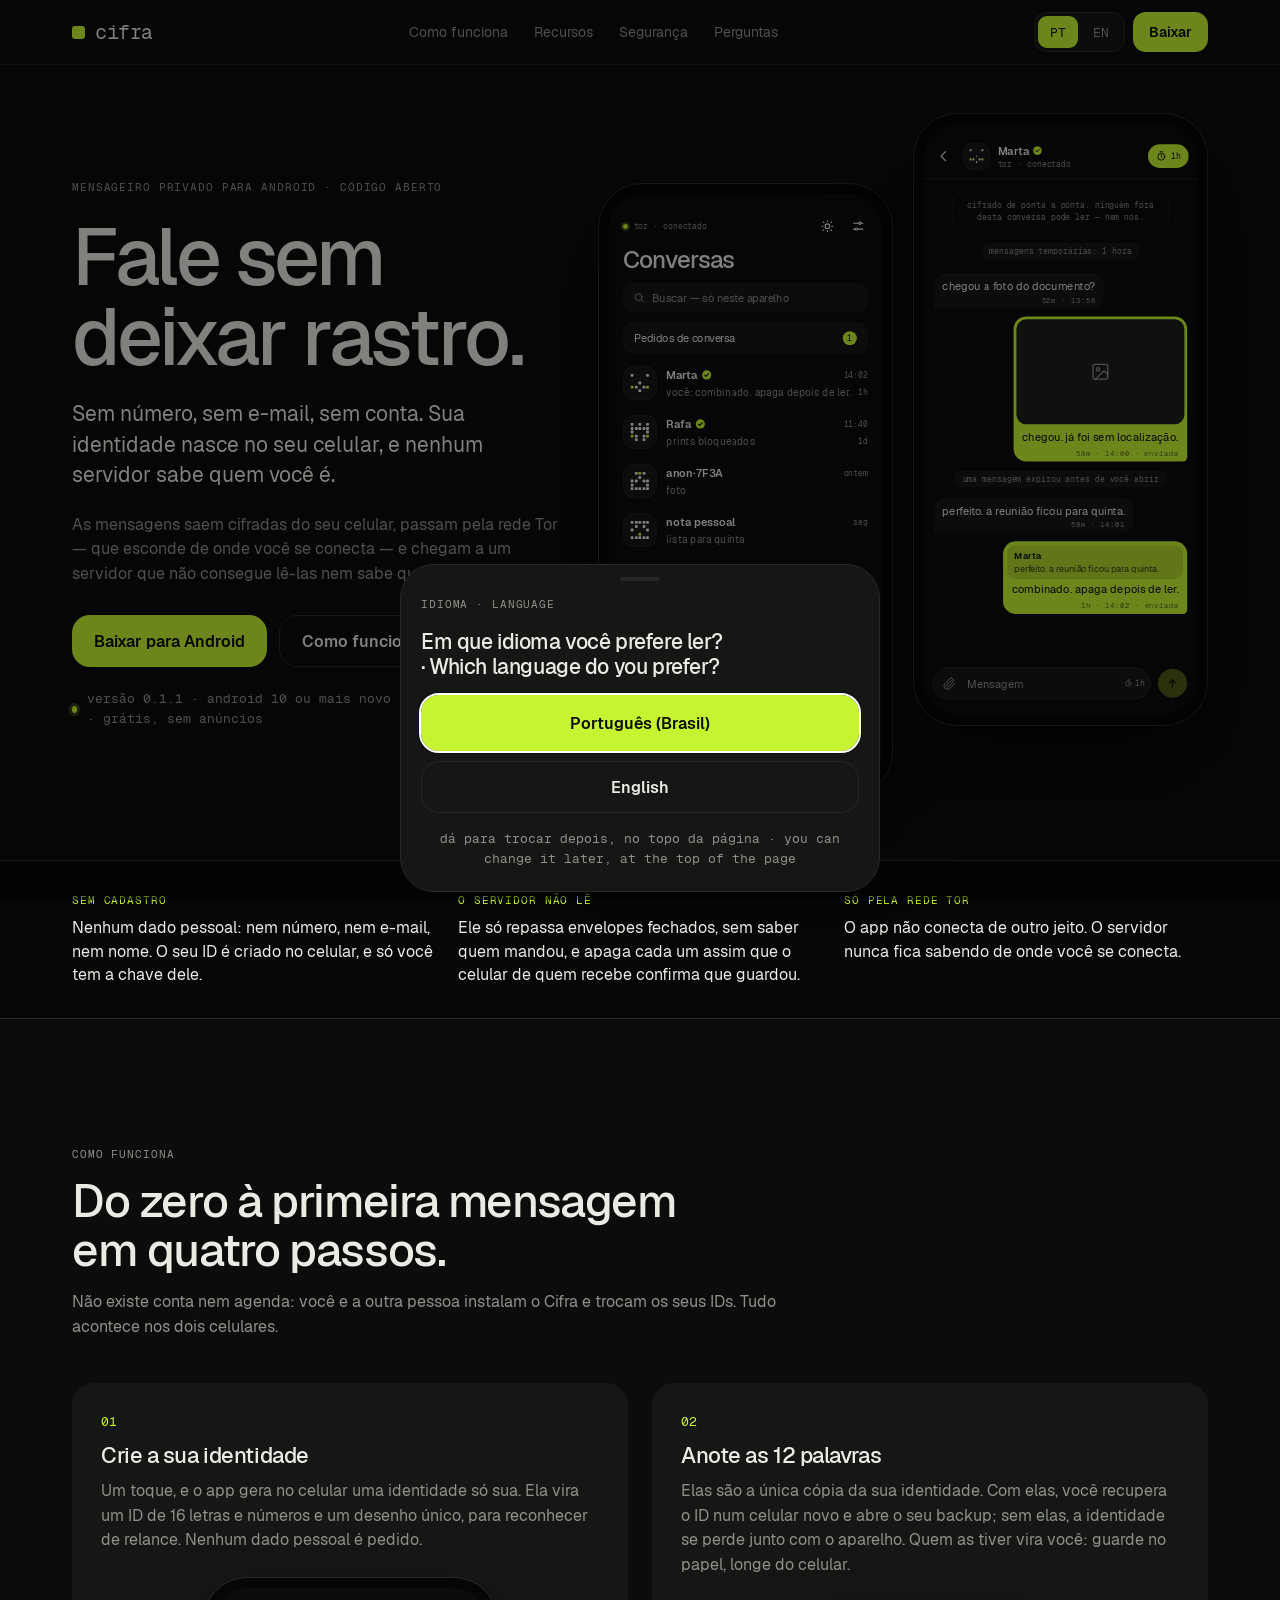
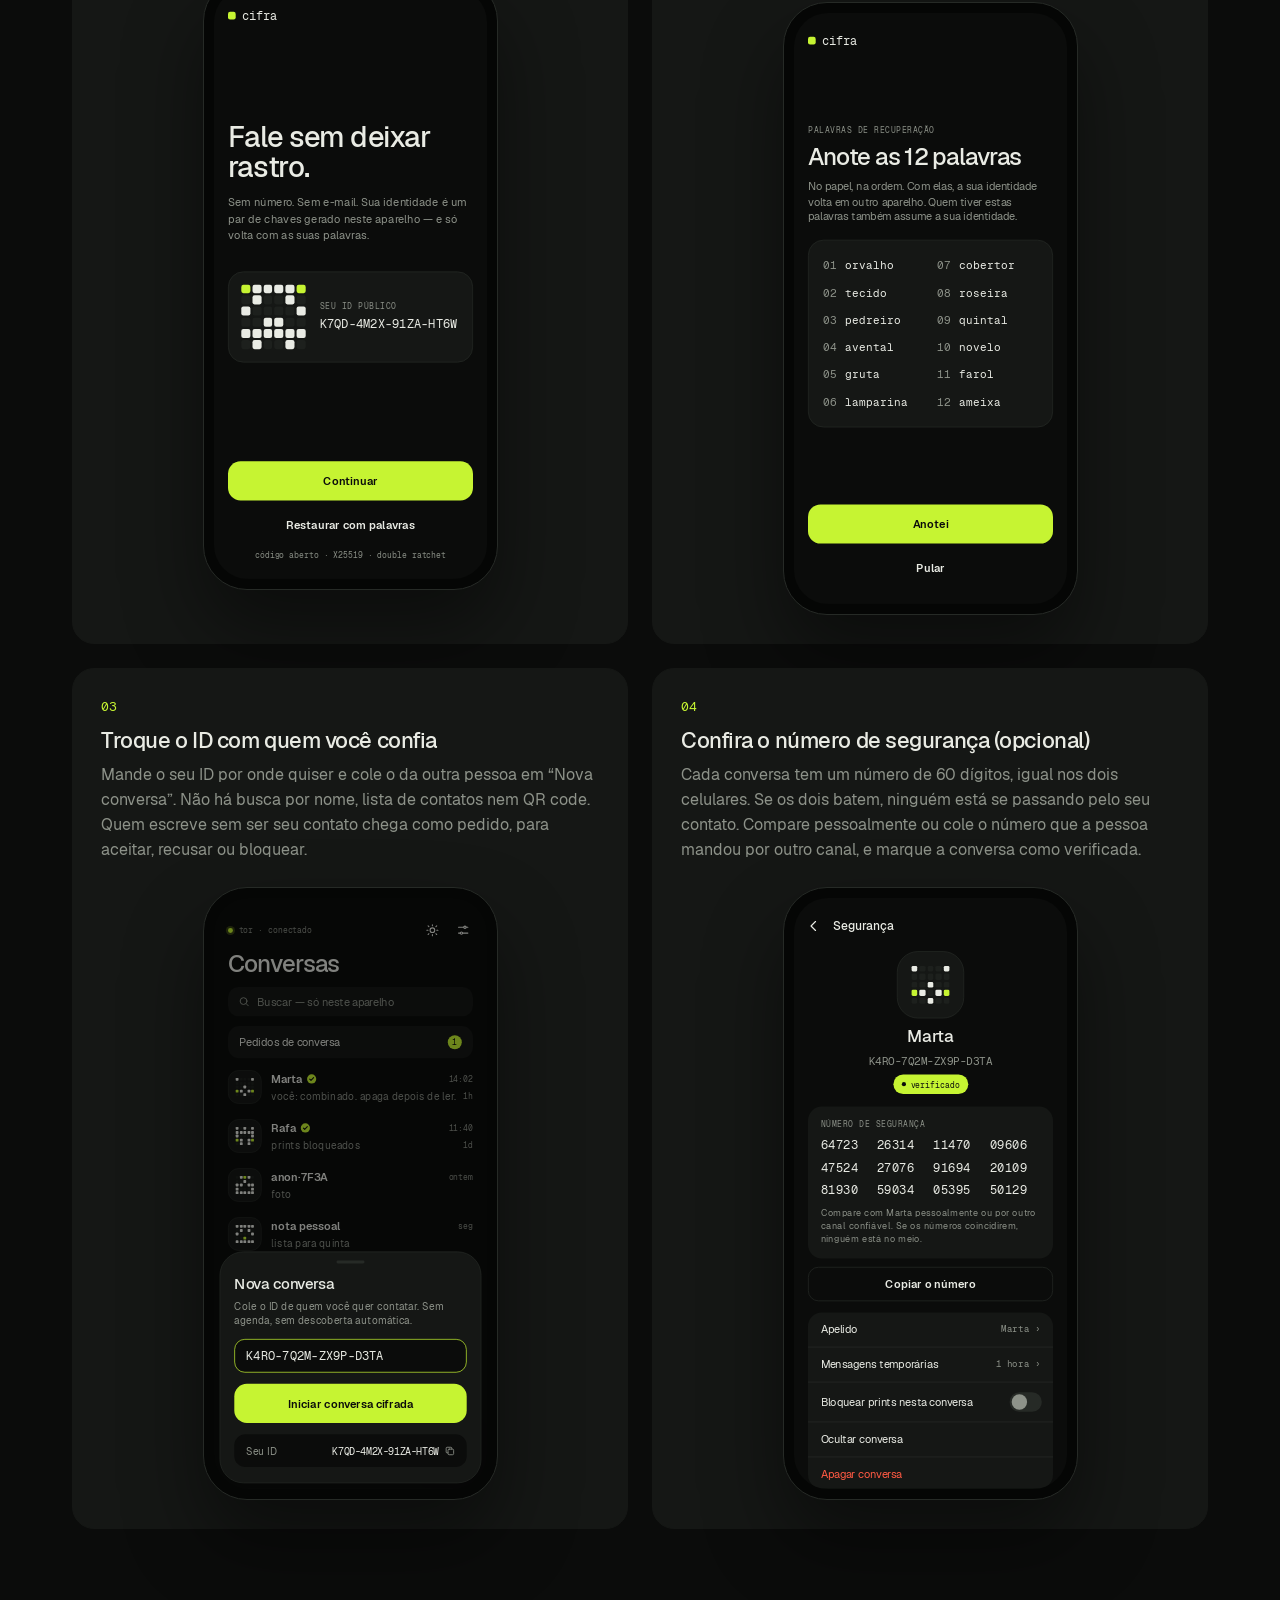
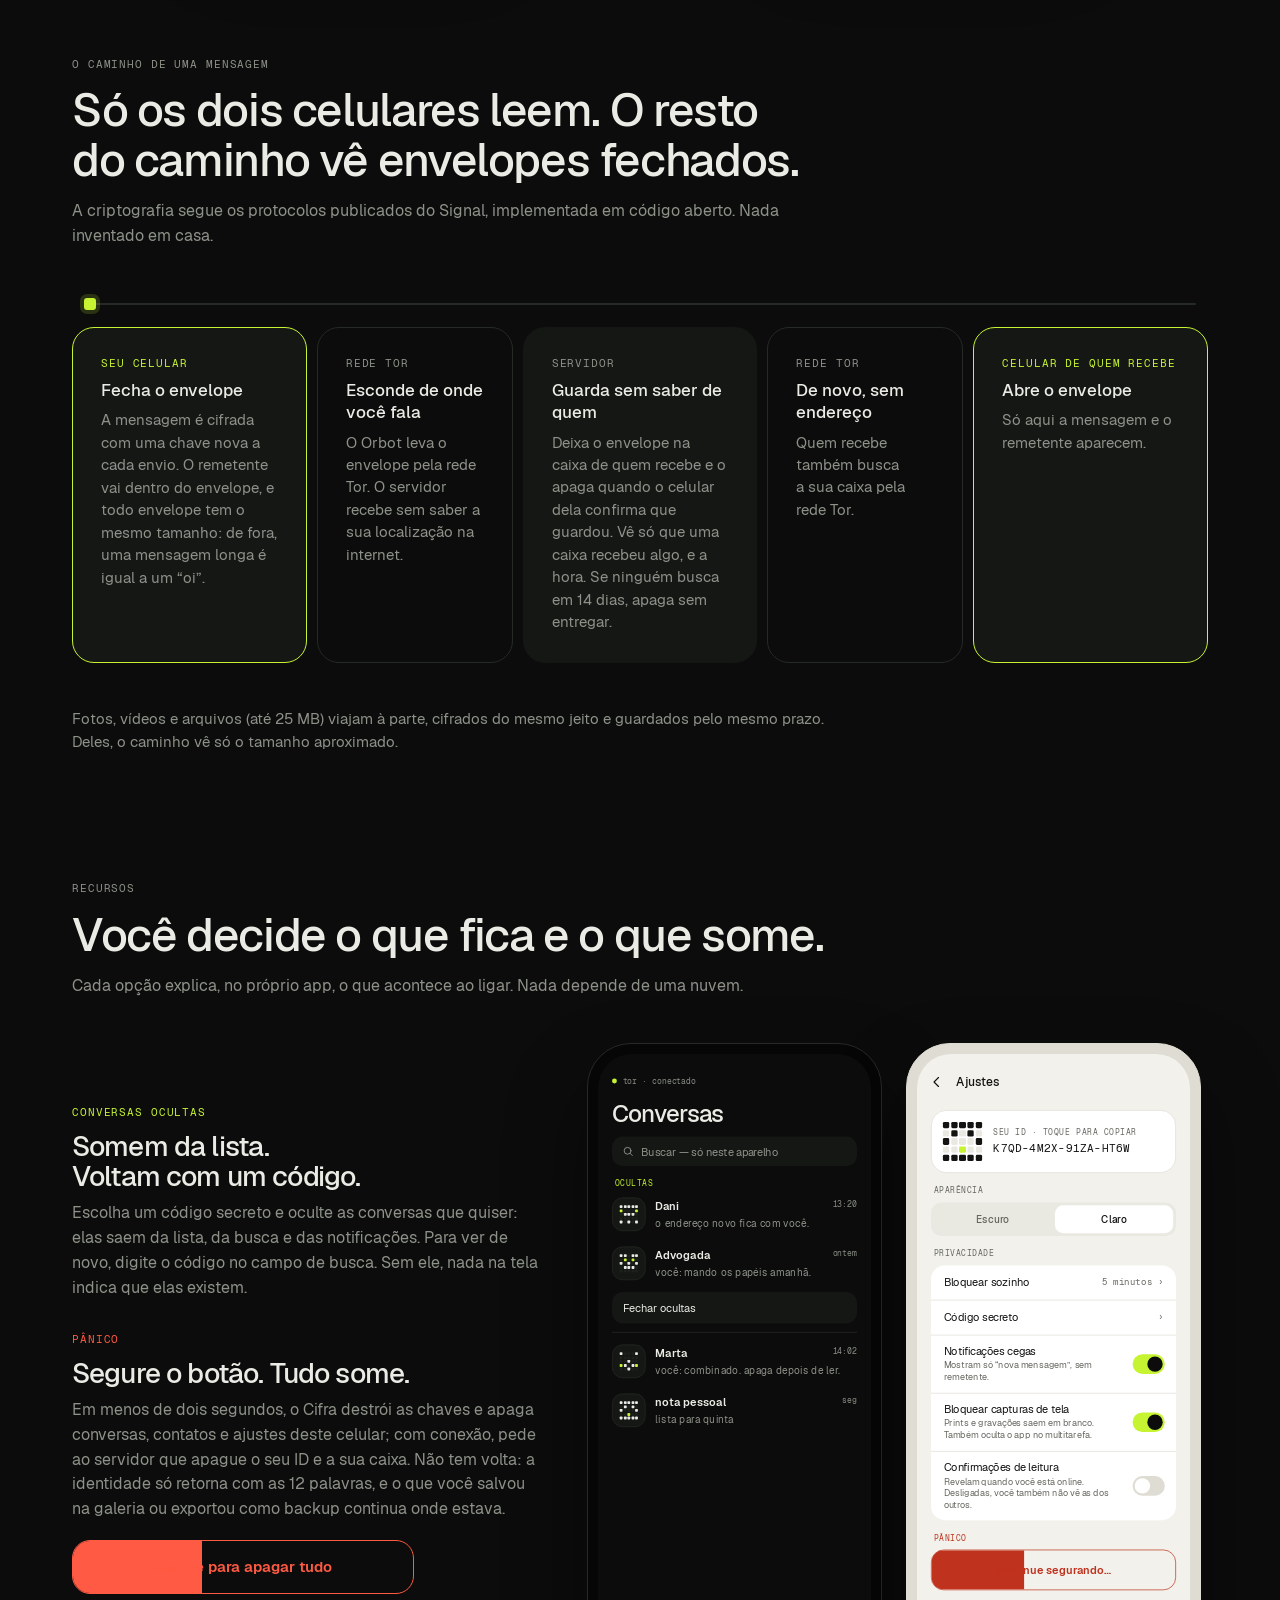
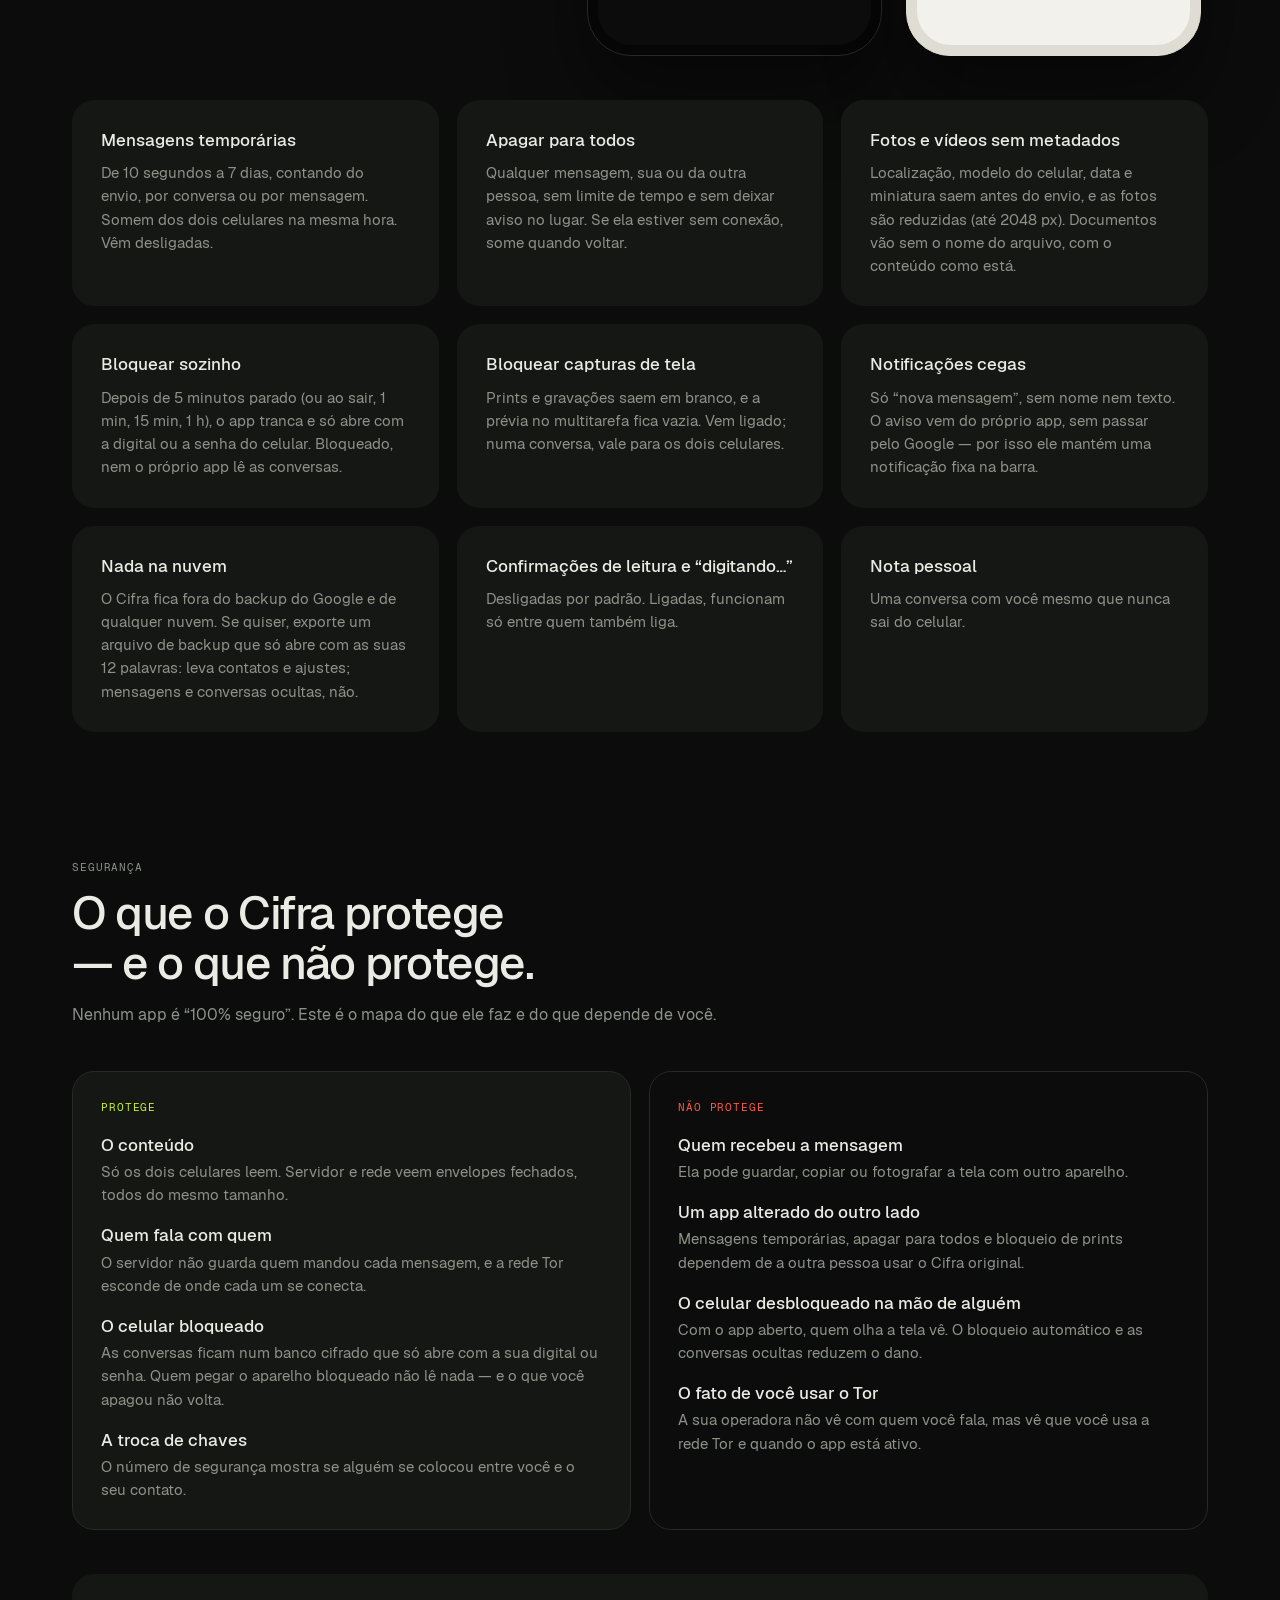
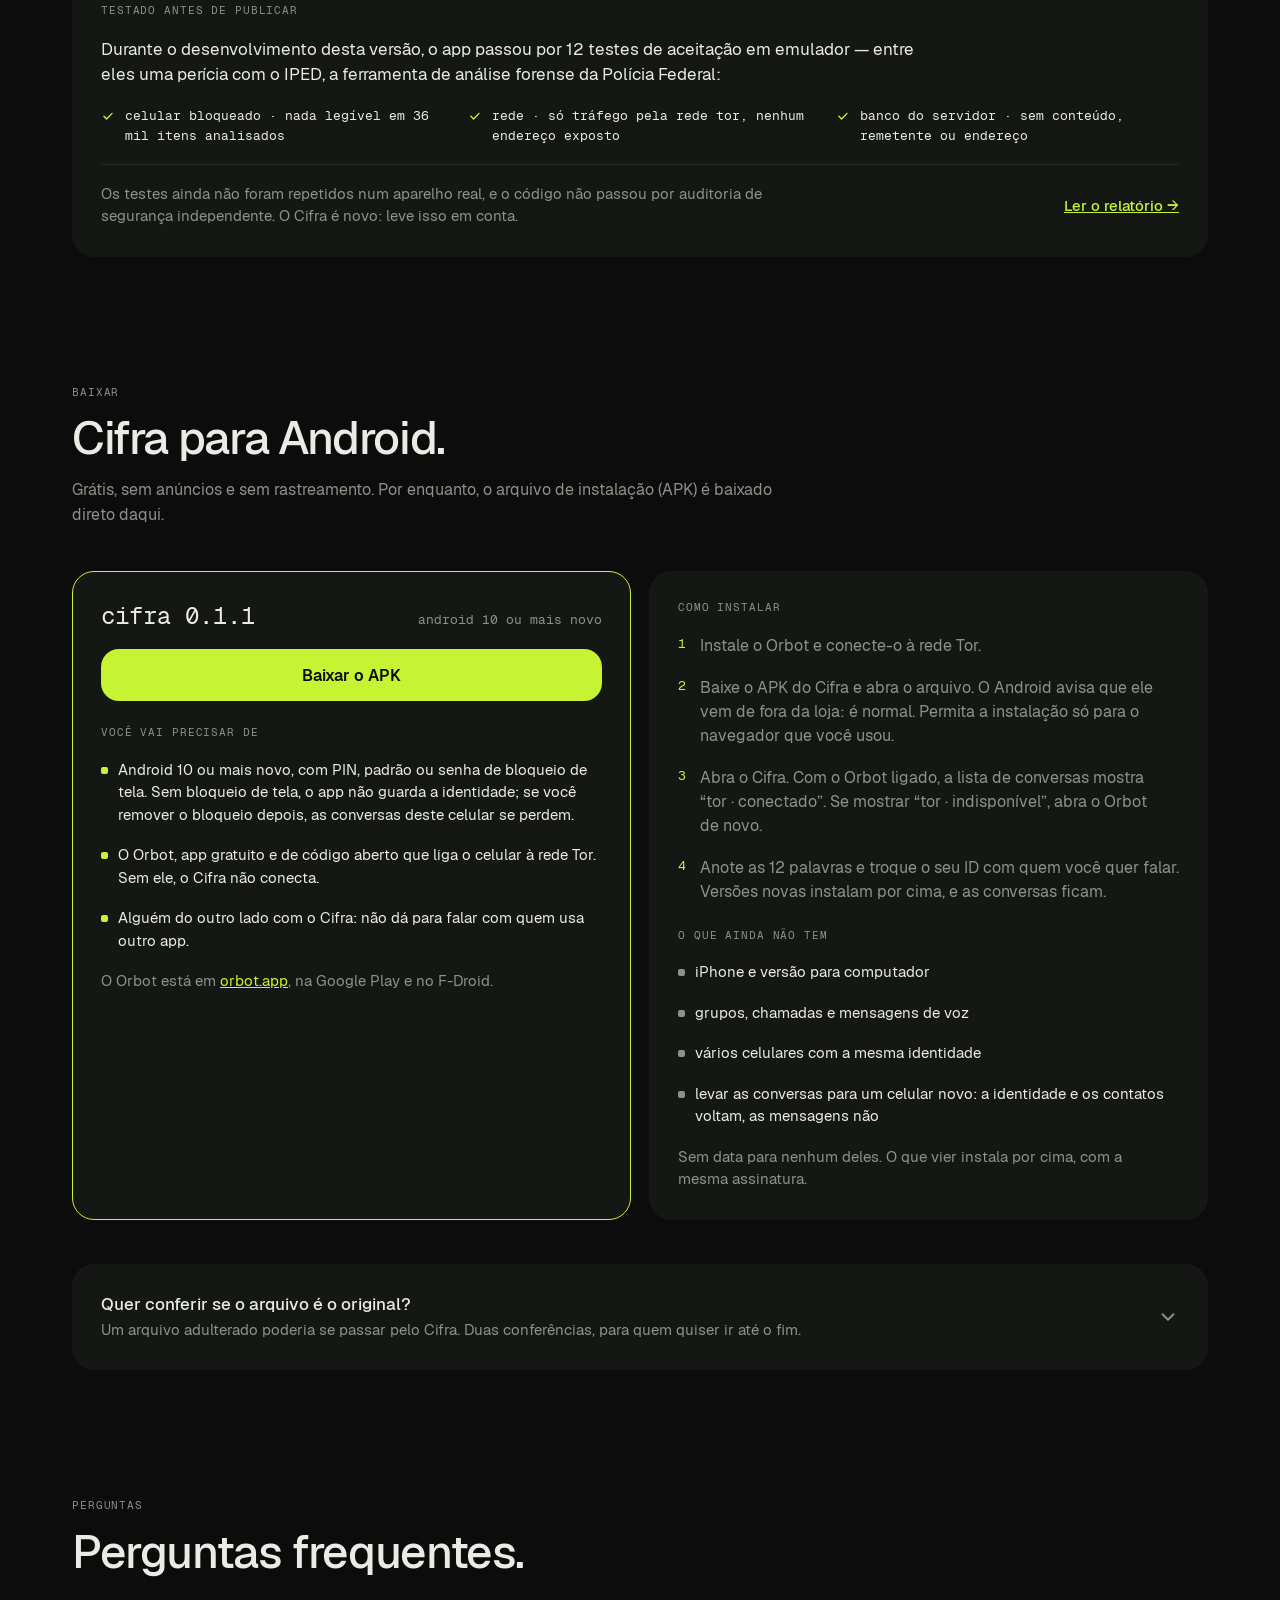
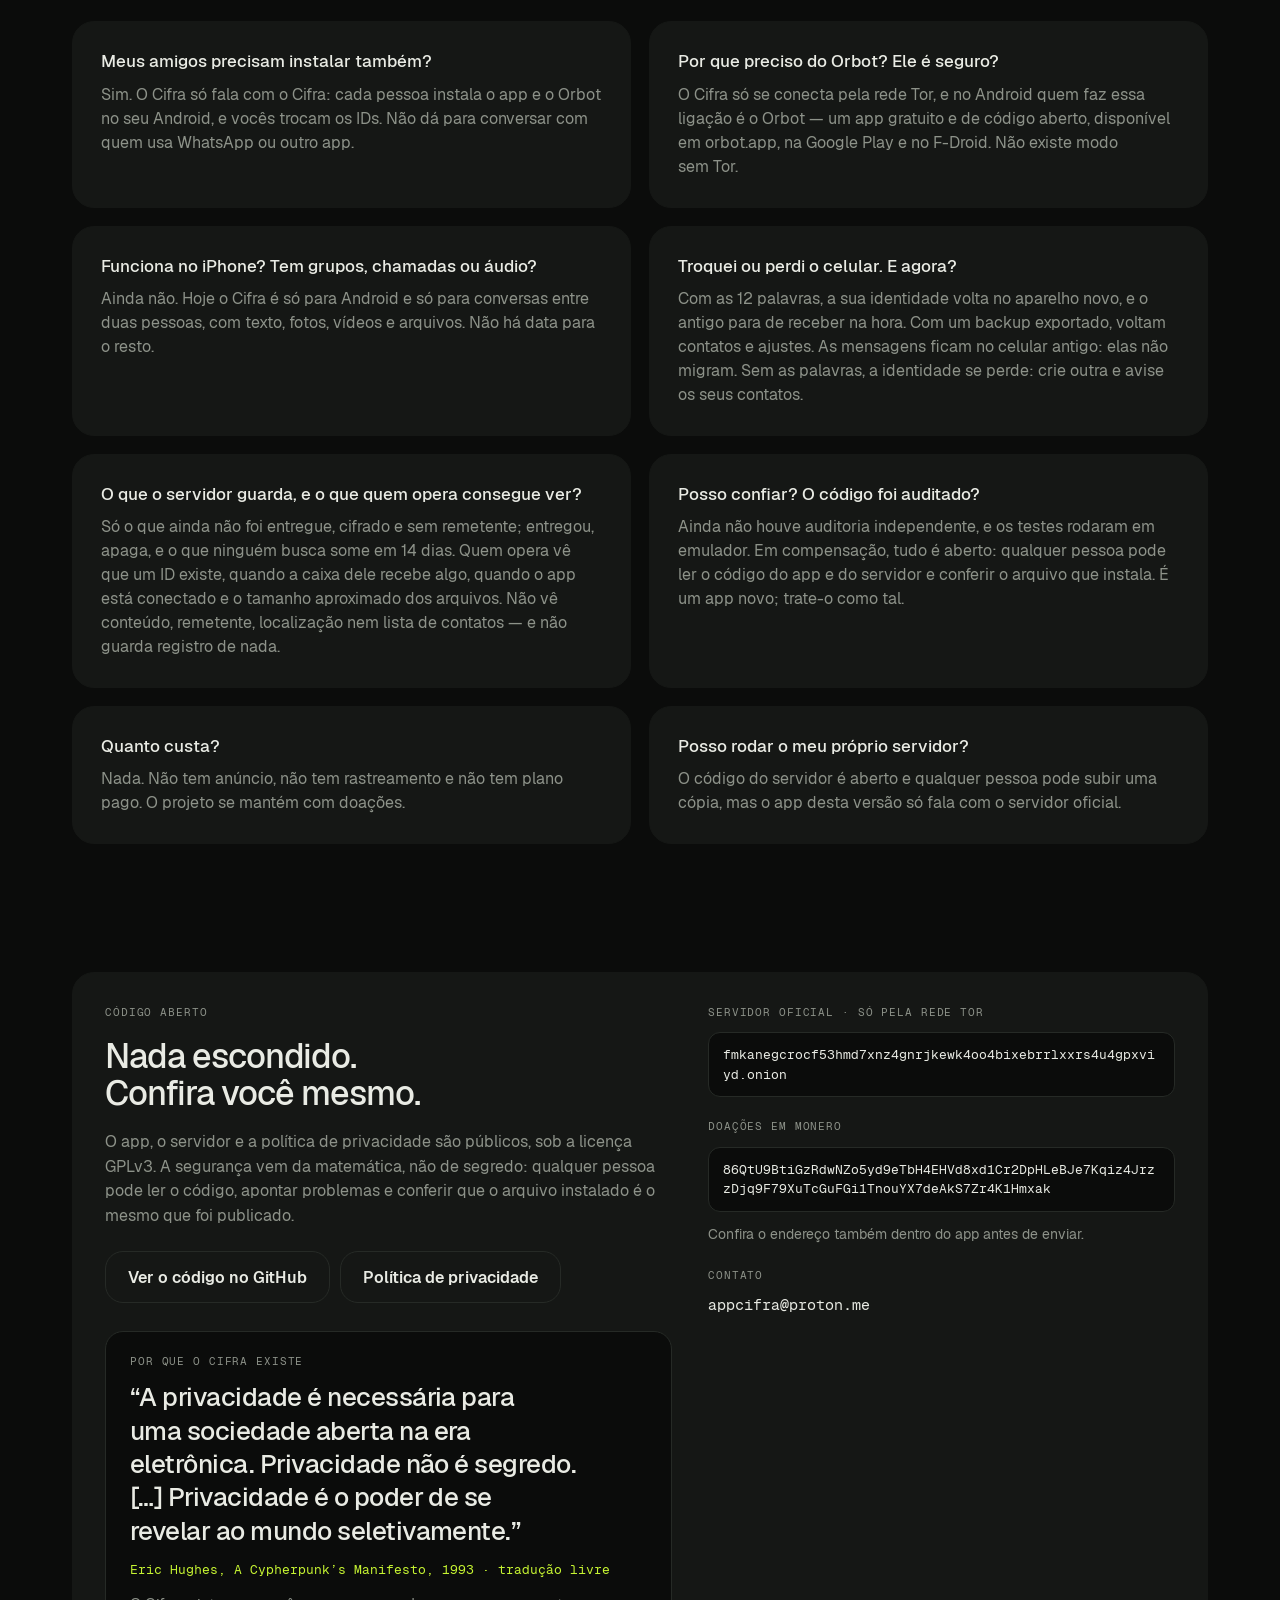
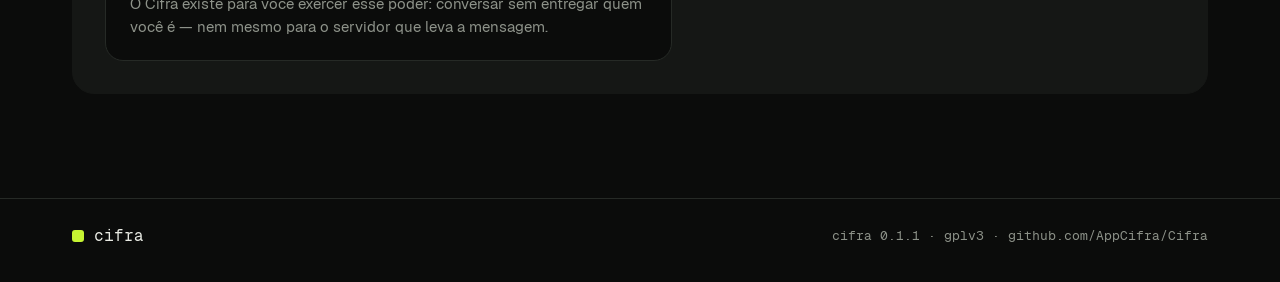
==== commit 2f3f19fc: "feat: versão 0.1.1 do app O botão de download leva ao APK da 0.1.1, e o verificador e os comandos de" ====
--- a/index.html
+++ b/index.html
@@ -48,7 +48,7 @@
 <a href="#baixar" class="botao botao-acento">Baixar para Android</a>
 <a href="#como" class="botao botao-linha">Como funciona</a>
 </div>
-<span class="mono entra" style="--d: 400ms; display: inline-flex; align-items: center; gap: 10px"><span class="ponto" aria-hidden="true"></span>versão 0.1.0 · android 10 ou mais novo · precisa do orbot · grátis, sem anúncios</span>
+<span class="mono entra" style="--d: 400ms; display: inline-flex; align-items: center; gap: 10px"><span class="ponto" aria-hidden="true"></span>versão 0.1.1 · android 10 ou mais novo · precisa do orbot · grátis, sem anúncios</span>
 </div>
 <div class="entra" style="--d: 220ms; flex: 1 1 340px; display: flex; justify-content: center; align-items: flex-start; gap: 20px">
 <div class="celular flutua so-largo" style="margin-top: 70px"><div class="tela" inert aria-hidden="true"><div><div lang="pt-BR" style="position: relative; width: 390px; height: 844px; box-sizing: border-box; overflow: hidden; background: #0B0C0B; color: #E9EBE4; font-family: Geist, sans-serif; display: flex; flex-direction: column; padding-top: 20px">
@@ -461,8 +461,8 @@
 </div>
 <div class="grade-2">
 <div class="card reveal lista" data-reveal="1" style="gap: 18px; border-color: #C6F432">
-<div style="display: flex; justify-content: space-between; align-items: baseline; gap: 12px; flex-wrap: wrap"><span style="font: 500 24px 'Geist Mono', monospace">cifra 0.1.0</span><span class="mono">android 10 ou mais novo</span></div>
-<a href="https://github.com/AppCifra/Cifra/releases/download/v0.1.0/cifra-0.1.0.apk" class="botao botao-acento" style="width: 100%">Baixar o APK</a>
+<div style="display: flex; justify-content: space-between; align-items: baseline; gap: 12px; flex-wrap: wrap"><span style="font: 500 24px 'Geist Mono', monospace">cifra 0.1.1</span><span class="mono">android 10 ou mais novo</span></div>
+<a href="https://github.com/AppCifra/Cifra/releases/download/v0.1.1/cifra-0.1.1.apk" class="botao botao-acento" style="width: 100%">Baixar o APK</a>
 <span class="rotulo" style="padding-top: 6px">você vai precisar de</span>
 
 <span class="item">Android 10 ou mais novo, com PIN, padrão ou senha de bloqueio de tela. Sem bloqueio de tela, o app não guarda a identidade; se você remover o bloqueio depois, as conversas deste celular se perdem.</span>
@@ -519,14 +519,14 @@
 <span data-estado="erro" hidden style="font: 500 16px Geist, sans-serif; color: #FF5A43">Não foi possível ler o arquivo.</span>
 <code data-estado="temCalculado" hidden class="codigo" style="text-align: left; width: 100%; box-sizing: border-box"></code>
 </div>
-<span class="mono" style="display: flex; flex-wrap: wrap; gap: 0 8px"><span>valor oficial:</span><span id="esperado" style="color: #E9EBE4; word-break: break-all">957628f370b10ced52808c96a223e7e4fc1631e0a48dd8f1def6bc29f644ff16</span></span>
+<span class="mono" style="display: flex; flex-wrap: wrap; gap: 0 8px"><span>valor oficial:</span><span id="esperado" style="color: #E9EBE4; word-break: break-all">886bfd2fee8f466752145542c2e8138d927908f3fc4d14efc9aeef9e1bbd840b</span></span>
 
 <span class="texto" style="font-size: 14.5px">O arquivo não sai do seu aparelho: a conta é feita aqui, no navegador.</span>
 <details class="miudo"><summary>Prefere conferir no terminal?</summary>
 <div class="lista" style="gap: 8px; padding-top: 12px">
-<code class="codigo">Windows: certutil -hashfile cifra-0.1.0.apk SHA256</code>
-<code class="codigo">Linux: sha256sum cifra-0.1.0.apk</code>
-<code class="codigo">macOS: shasum -a 256 cifra-0.1.0.apk</code>
+<code class="codigo">Windows: certutil -hashfile cifra-0.1.1.apk SHA256</code>
+<code class="codigo">Linux: sha256sum cifra-0.1.1.apk</code>
+<code class="codigo">macOS: shasum -a 256 cifra-0.1.1.apk</code>
 </div>
 </details>
 </div>
@@ -535,7 +535,7 @@
 <span class="forte" style="font-size: 19px">Impressão digital da chave do Cifra</span>
 <code class="codigo">52:C0:6A:21:D4:DB:82:5A:FA:C2:64:C3:C5:87:E4:71:06:9A:BD:5F:C7:44:6B:DC:3C:6C:D8:A1:BC:6A:33:F4</code>
 <span class="texto" style="font-size: 14.5px">É a mesma em todas as versões. No computador, com o Android SDK, o comando abaixo mostra a linha “certificate SHA-256 digest” — em minúsculas e sem os dois-pontos:</span>
-<code class="codigo">apksigner verify --print-certs cifra-0.1.0.apk</code>
+<code class="codigo">apksigner verify --print-certs cifra-0.1.1.apk</code>
 <span class="texto" style="font-size: 14.5px">A impressão digital também está no repositório do código. Confira em mais de um lugar.</span>
 <div style="margin-top: auto; padding: 14px 16px; border-radius: 14px; border: 1px solid #FF5A43; display: flex; flex-direction: column; gap: 4px">
 <span class="forte" style="font-size: 15px; color: #FF5A43">Se algo não bater, não instale.</span>
@@ -601,7 +601,7 @@
 <footer style="border-top: 1px solid #262A26">
 <div class="wrap" style="display: flex; flex-wrap: wrap; gap: 14px 24px; justify-content: space-between; align-items: center; padding-top: 26px; padding-bottom: 36px">
 <span style="display: flex; align-items: center; gap: 10px"><span style="width: 12px; height: 12px; border-radius: 3px; background: #C6F432"></span><span style="font: 500 16px 'Geist Mono', monospace">cifra</span></span>
-<span class="mono">cifra 0.1.0 · gplv3 · github.com/AppCifra/Cifra</span>
+<span class="mono">cifra 0.1.1 · gplv3 · github.com/AppCifra/Cifra</span>
 </div>
 </footer>
 
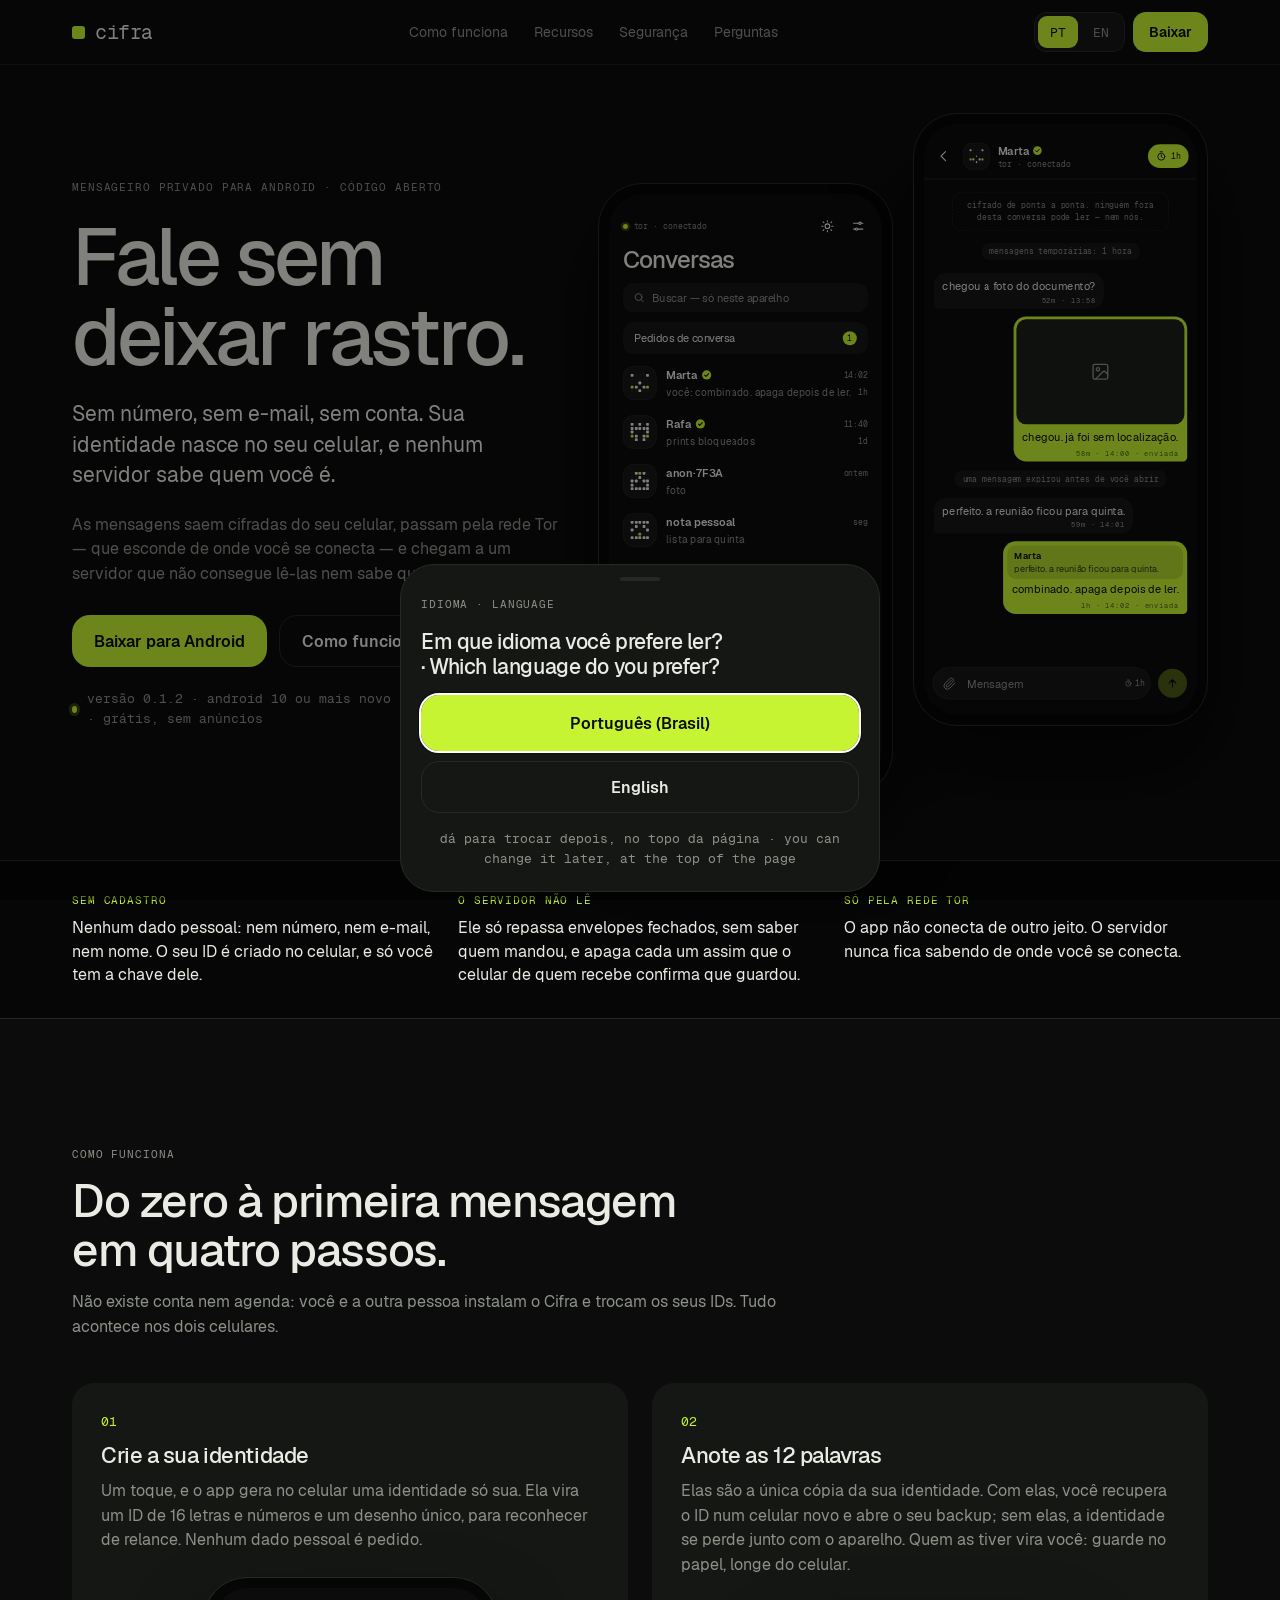
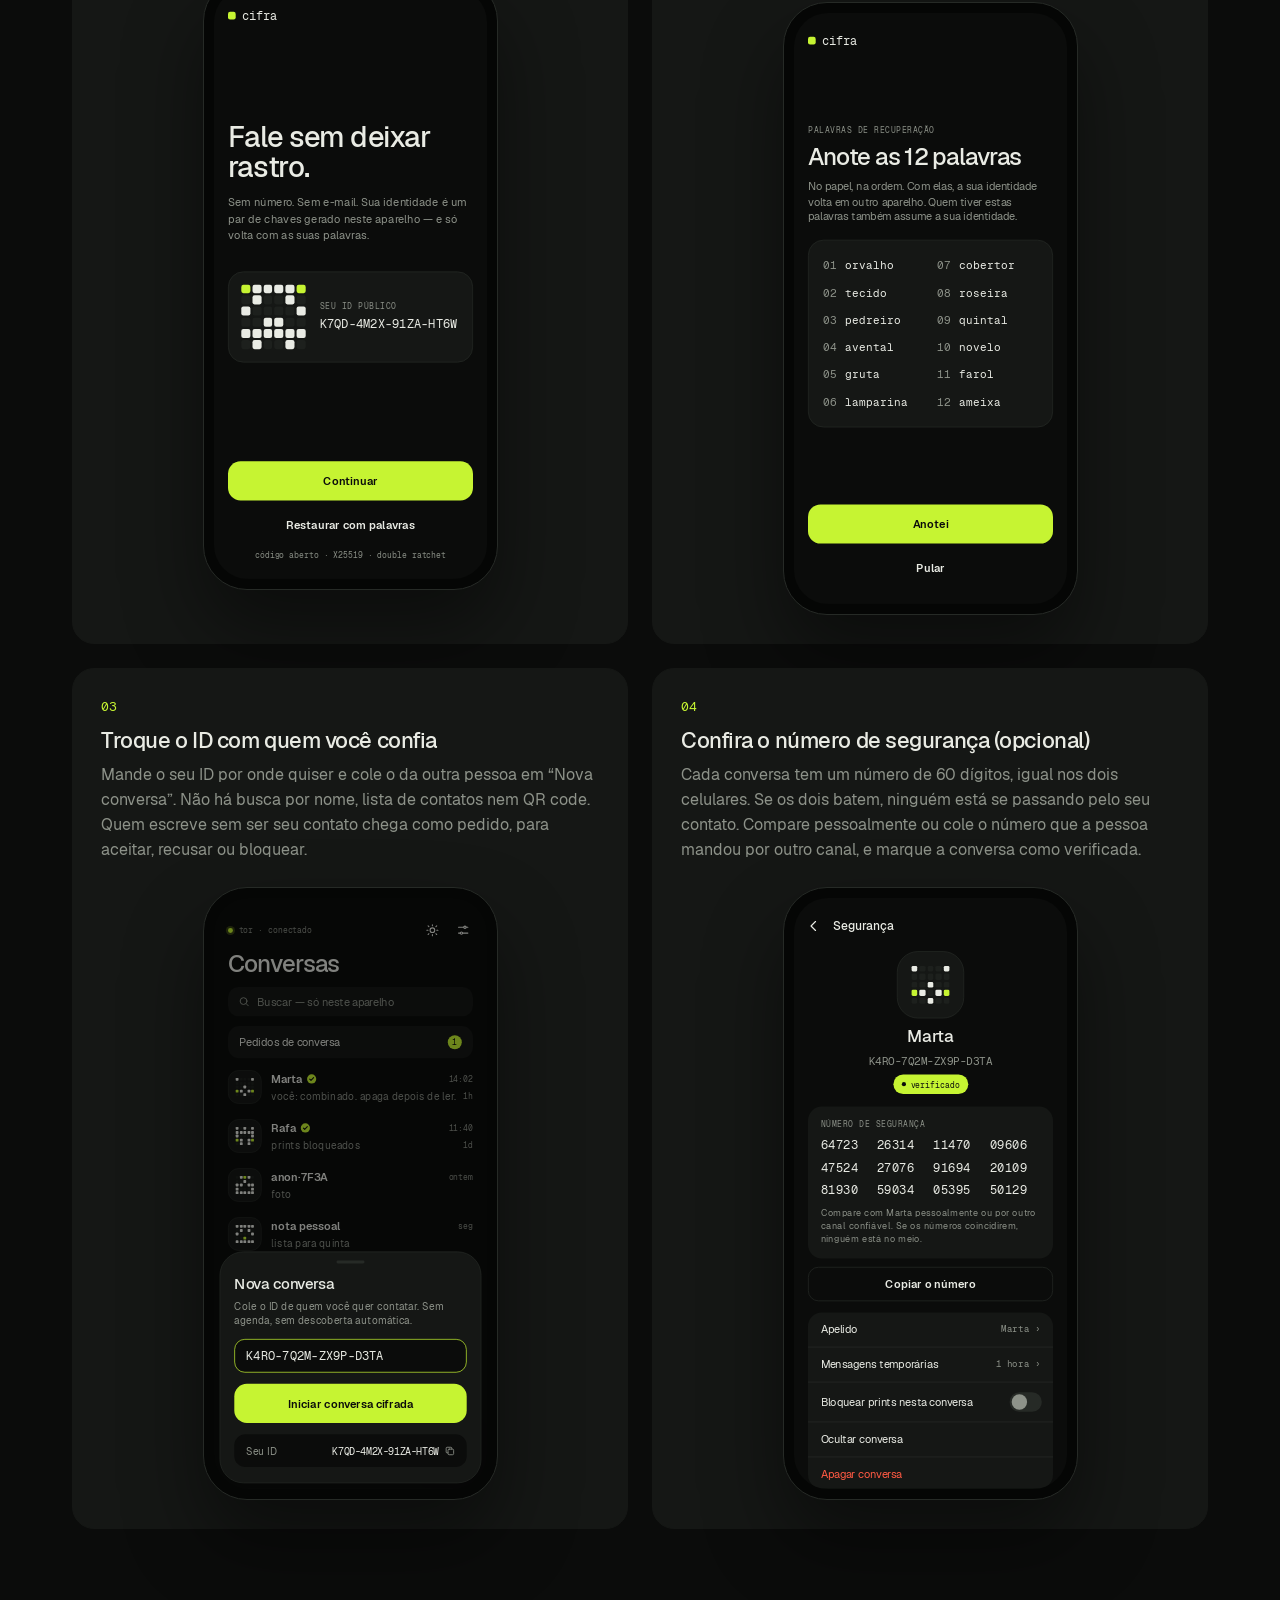
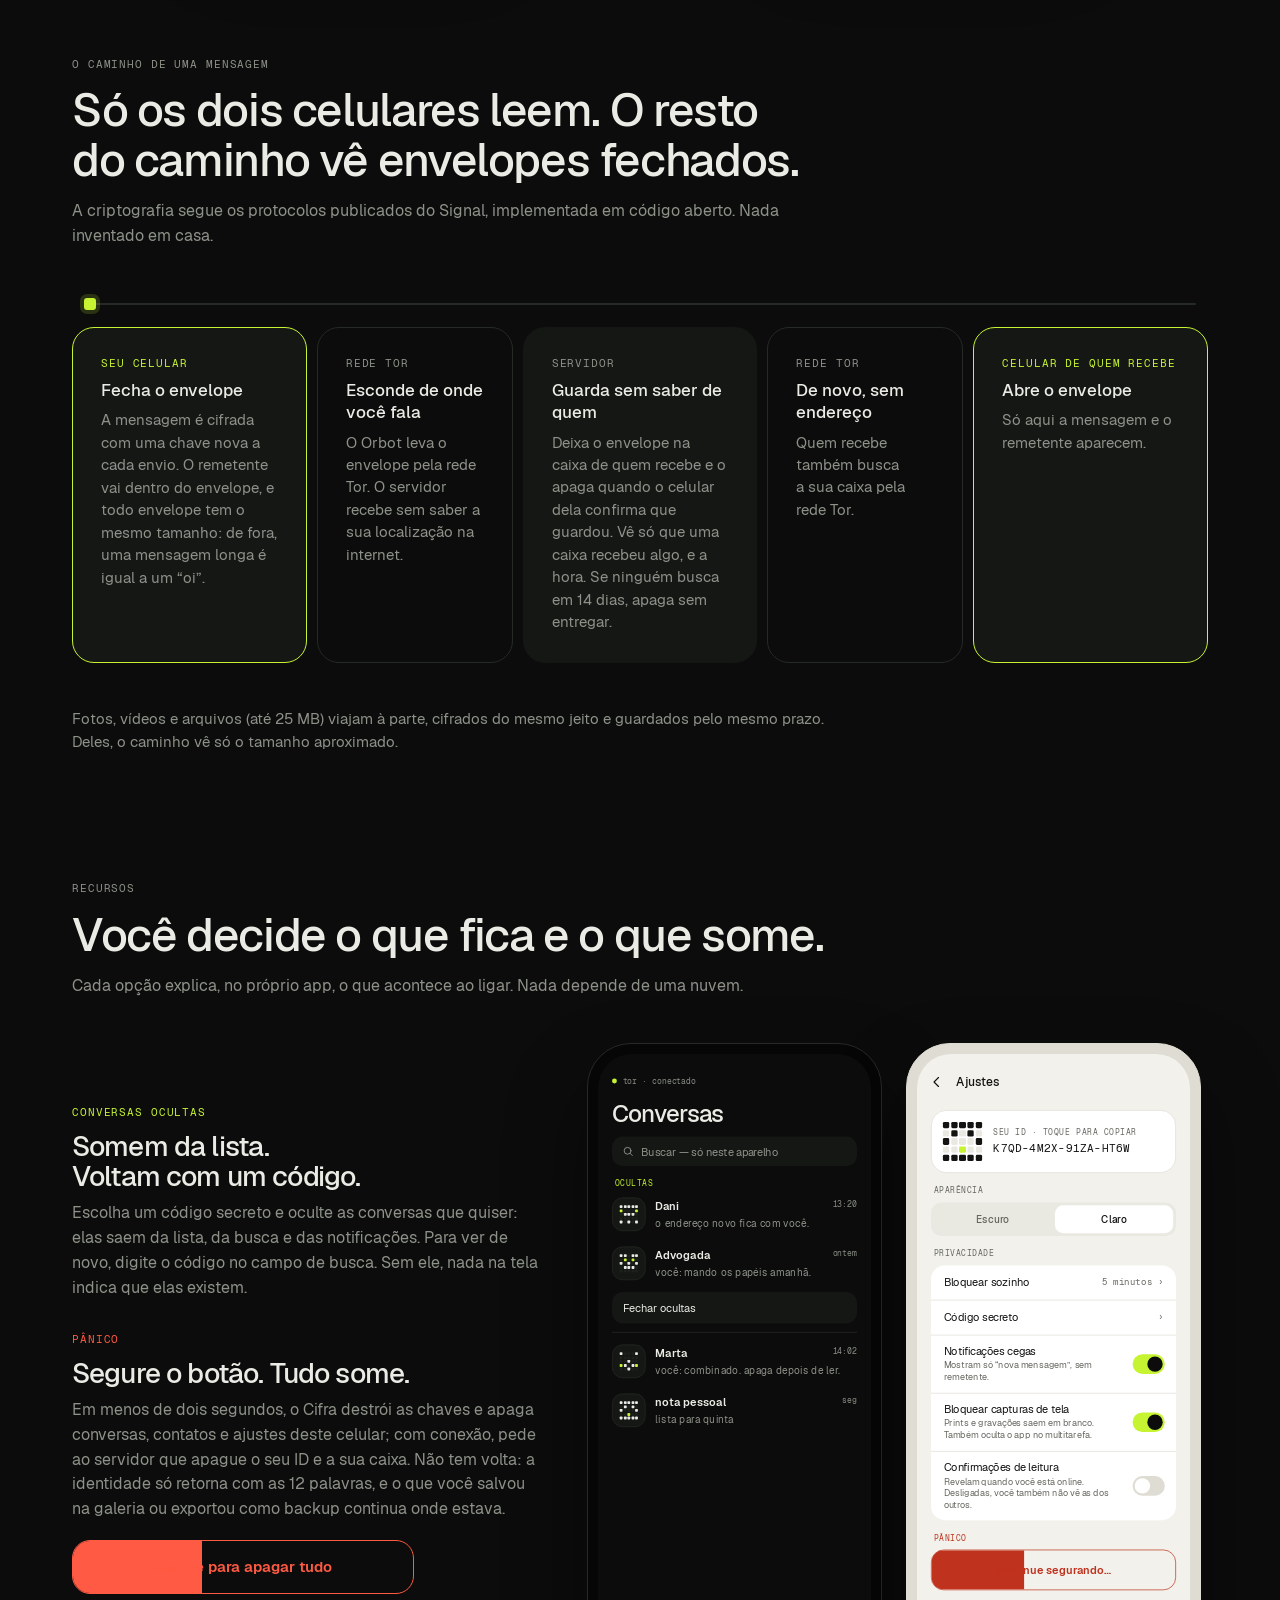
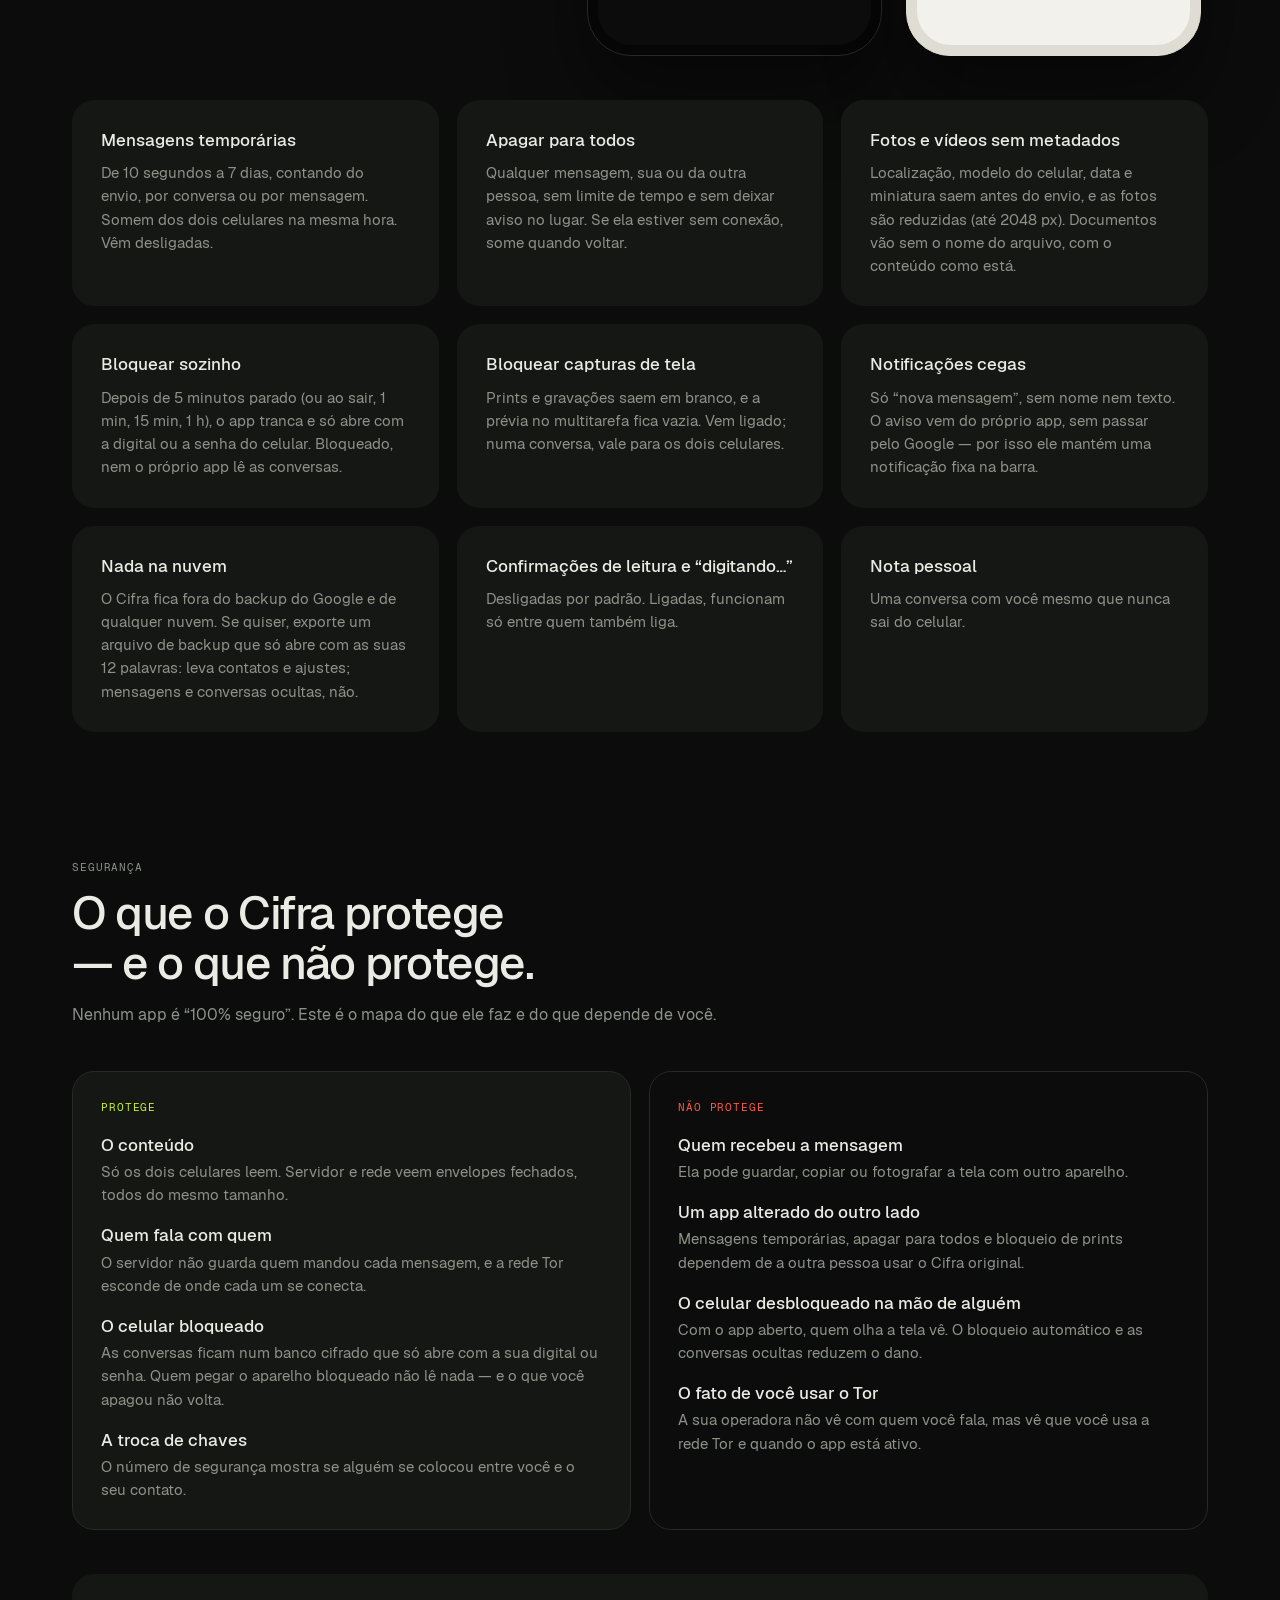
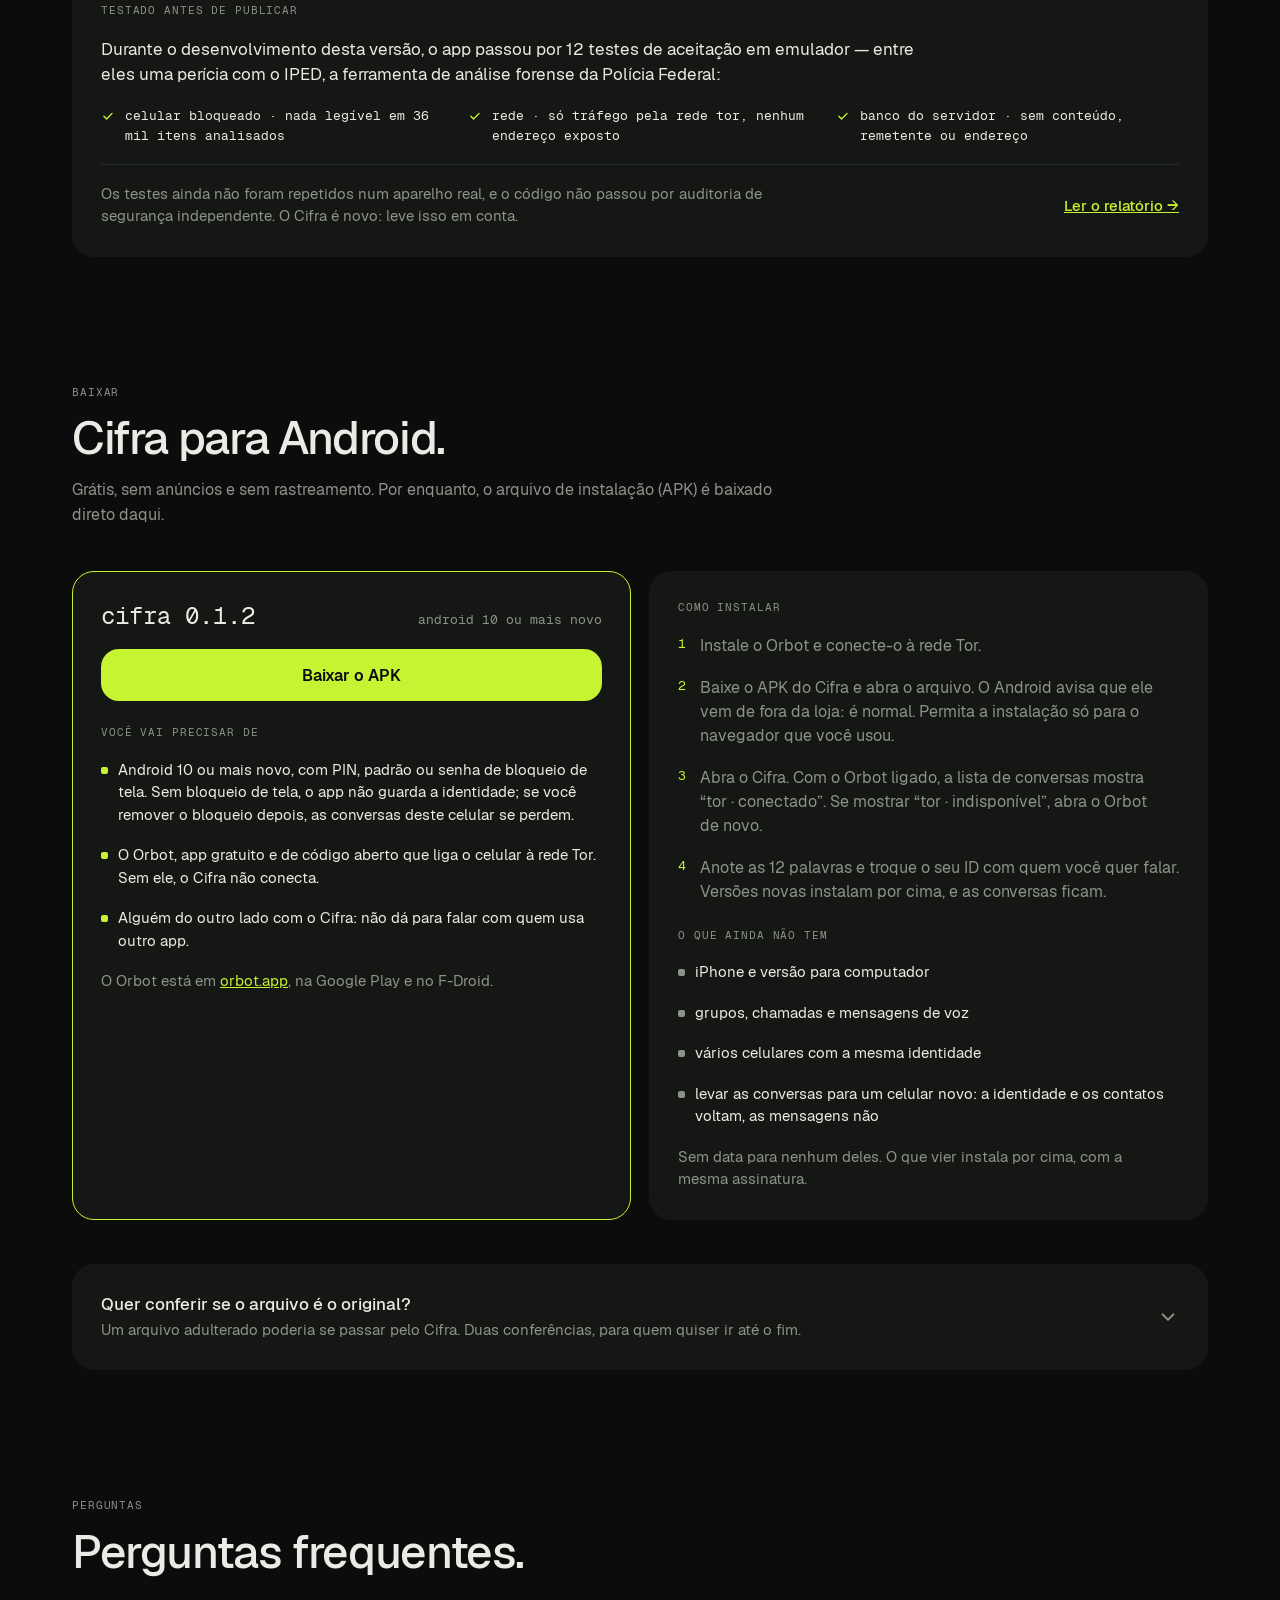
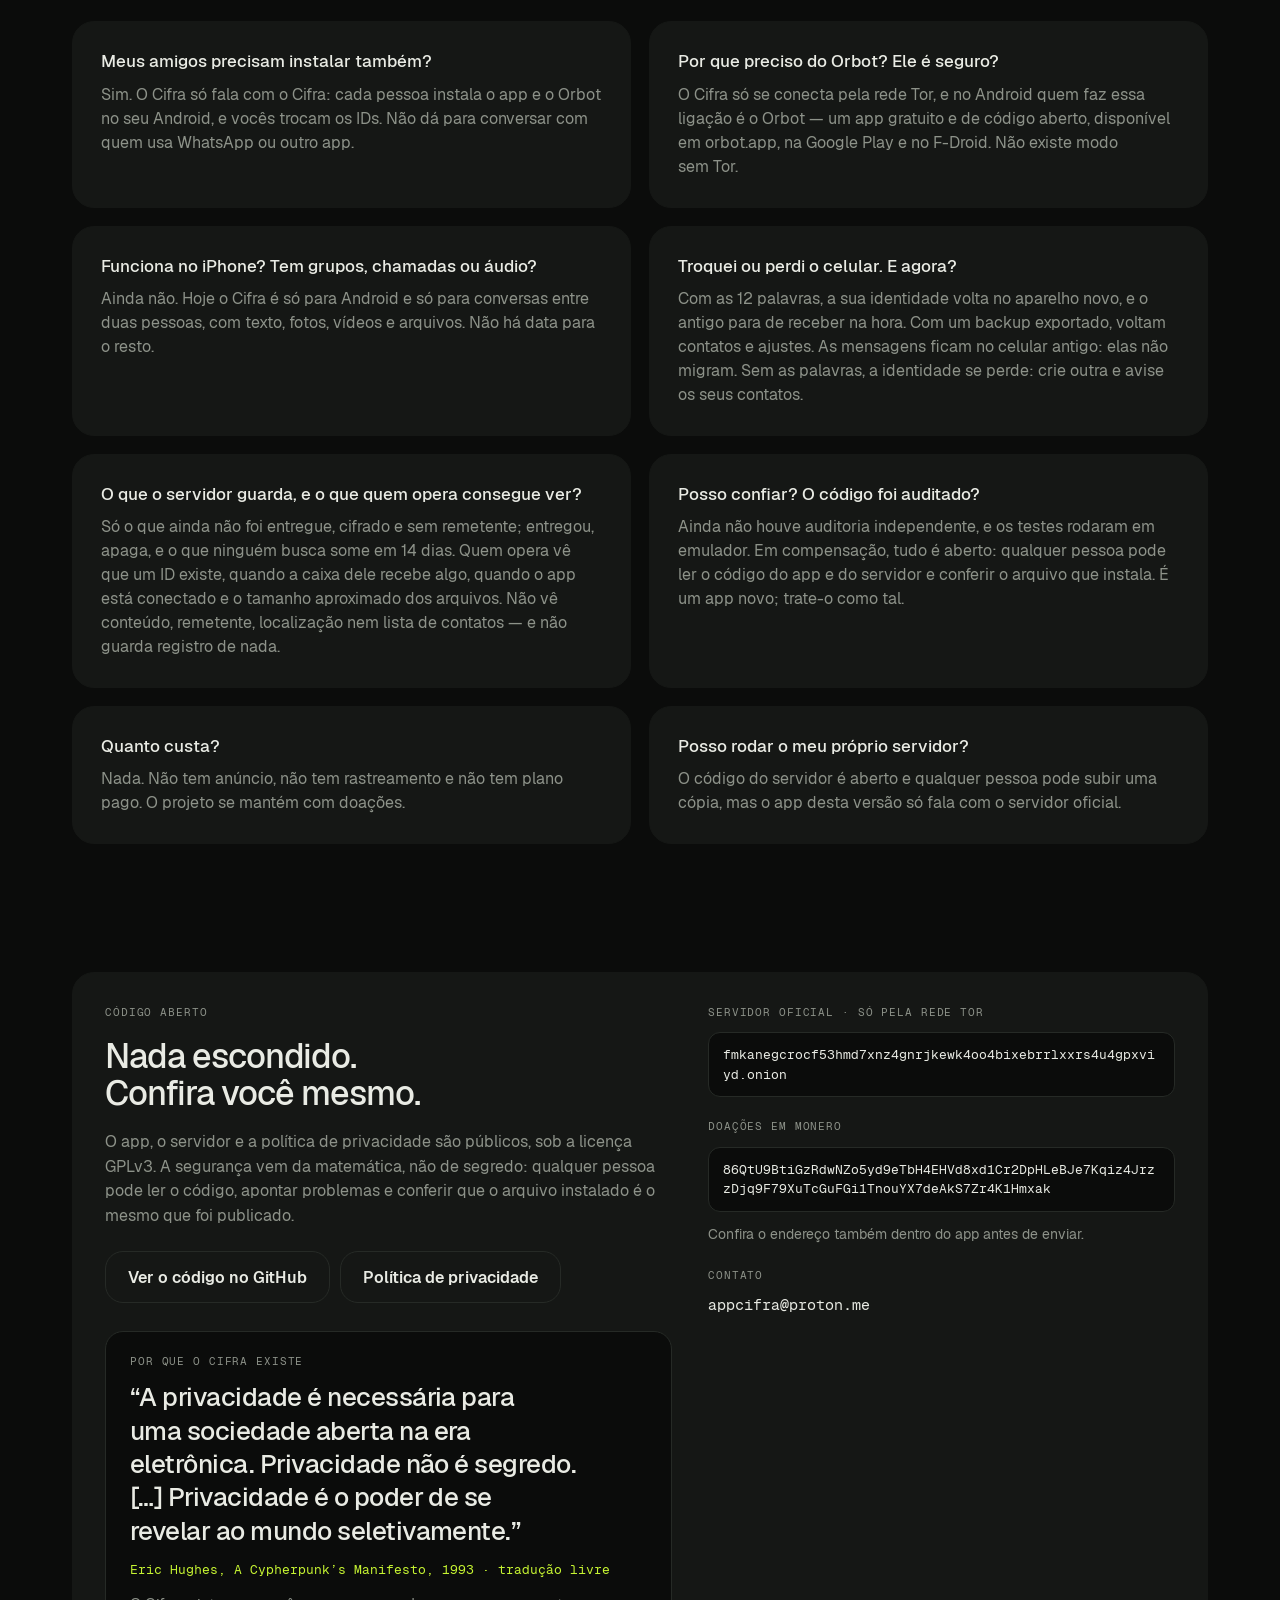
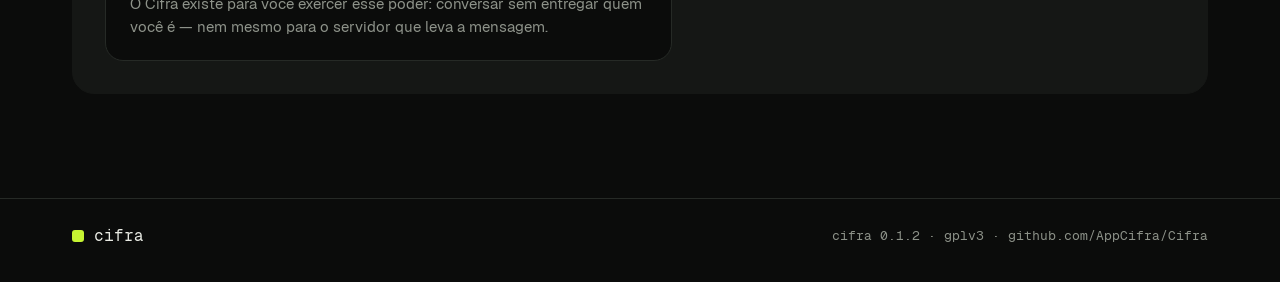
==== commit 45cad8c3: "feat: versão 0.1.2 do app" ====
--- a/index.html
+++ b/index.html
@@ -48,7 +48,7 @@
 <a href="#baixar" class="botao botao-acento">Baixar para Android</a>
 <a href="#como" class="botao botao-linha">Como funciona</a>
 </div>
-<span class="mono entra" style="--d: 400ms; display: inline-flex; align-items: center; gap: 10px"><span class="ponto" aria-hidden="true"></span>versão 0.1.1 · android 10 ou mais novo · precisa do orbot · grátis, sem anúncios</span>
+<span class="mono entra" style="--d: 400ms; display: inline-flex; align-items: center; gap: 10px"><span class="ponto" aria-hidden="true"></span>versão 0.1.2 · android 10 ou mais novo · precisa do orbot · grátis, sem anúncios</span>
 </div>
 <div class="entra" style="--d: 220ms; flex: 1 1 340px; display: flex; justify-content: center; align-items: flex-start; gap: 20px">
 <div class="celular flutua so-largo" style="margin-top: 70px"><div class="tela" inert aria-hidden="true"><div><div lang="pt-BR" style="position: relative; width: 390px; height: 844px; box-sizing: border-box; overflow: hidden; background: #0B0C0B; color: #E9EBE4; font-family: Geist, sans-serif; display: flex; flex-direction: column; padding-top: 20px">
@@ -461,8 +461,8 @@
 </div>
 <div class="grade-2">
 <div class="card reveal lista" data-reveal="1" style="gap: 18px; border-color: #C6F432">
-<div style="display: flex; justify-content: space-between; align-items: baseline; gap: 12px; flex-wrap: wrap"><span style="font: 500 24px 'Geist Mono', monospace">cifra 0.1.1</span><span class="mono">android 10 ou mais novo</span></div>
-<a href="https://github.com/AppCifra/Cifra/releases/download/v0.1.1/cifra-0.1.1.apk" class="botao botao-acento" style="width: 100%">Baixar o APK</a>
+<div style="display: flex; justify-content: space-between; align-items: baseline; gap: 12px; flex-wrap: wrap"><span style="font: 500 24px 'Geist Mono', monospace">cifra 0.1.2</span><span class="mono">android 10 ou mais novo</span></div>
+<a href="https://github.com/AppCifra/Cifra/releases/download/v0.1.2/cifra-0.1.2.apk" class="botao botao-acento" style="width: 100%">Baixar o APK</a>
 <span class="rotulo" style="padding-top: 6px">você vai precisar de</span>
 
 <span class="item">Android 10 ou mais novo, com PIN, padrão ou senha de bloqueio de tela. Sem bloqueio de tela, o app não guarda a identidade; se você remover o bloqueio depois, as conversas deste celular se perdem.</span>
@@ -519,14 +519,14 @@
 <span data-estado="erro" hidden style="font: 500 16px Geist, sans-serif; color: #FF5A43">Não foi possível ler o arquivo.</span>
 <code data-estado="temCalculado" hidden class="codigo" style="text-align: left; width: 100%; box-sizing: border-box"></code>
 </div>
-<span class="mono" style="display: flex; flex-wrap: wrap; gap: 0 8px"><span>valor oficial:</span><span id="esperado" style="color: #E9EBE4; word-break: break-all">886bfd2fee8f466752145542c2e8138d927908f3fc4d14efc9aeef9e1bbd840b</span></span>
+<span class="mono" style="display: flex; flex-wrap: wrap; gap: 0 8px"><span>valor oficial:</span><span id="esperado" style="color: #E9EBE4; word-break: break-all">8db793a06ae2a6cba4250631bb3ff82f6f7c9b1ac4cbc38f7062c34bc35d43b3</span></span>
 
 <span class="texto" style="font-size: 14.5px">O arquivo não sai do seu aparelho: a conta é feita aqui, no navegador.</span>
 <details class="miudo"><summary>Prefere conferir no terminal?</summary>
 <div class="lista" style="gap: 8px; padding-top: 12px">
-<code class="codigo">Windows: certutil -hashfile cifra-0.1.1.apk SHA256</code>
-<code class="codigo">Linux: sha256sum cifra-0.1.1.apk</code>
-<code class="codigo">macOS: shasum -a 256 cifra-0.1.1.apk</code>
+<code class="codigo">Windows: certutil -hashfile cifra-0.1.2.apk SHA256</code>
+<code class="codigo">Linux: sha256sum cifra-0.1.2.apk</code>
+<code class="codigo">macOS: shasum -a 256 cifra-0.1.2.apk</code>
 </div>
 </details>
 </div>
@@ -535,7 +535,7 @@
 <span class="forte" style="font-size: 19px">Impressão digital da chave do Cifra</span>
 <code class="codigo">52:C0:6A:21:D4:DB:82:5A:FA:C2:64:C3:C5:87:E4:71:06:9A:BD:5F:C7:44:6B:DC:3C:6C:D8:A1:BC:6A:33:F4</code>
 <span class="texto" style="font-size: 14.5px">É a mesma em todas as versões. No computador, com o Android SDK, o comando abaixo mostra a linha “certificate SHA-256 digest” — em minúsculas e sem os dois-pontos:</span>
-<code class="codigo">apksigner verify --print-certs cifra-0.1.1.apk</code>
+<code class="codigo">apksigner verify --print-certs cifra-0.1.2.apk</code>
 <span class="texto" style="font-size: 14.5px">A impressão digital também está no repositório do código. Confira em mais de um lugar.</span>
 <div style="margin-top: auto; padding: 14px 16px; border-radius: 14px; border: 1px solid #FF5A43; display: flex; flex-direction: column; gap: 4px">
 <span class="forte" style="font-size: 15px; color: #FF5A43">Se algo não bater, não instale.</span>
@@ -601,7 +601,7 @@
 <footer style="border-top: 1px solid #262A26">
 <div class="wrap" style="display: flex; flex-wrap: wrap; gap: 14px 24px; justify-content: space-between; align-items: center; padding-top: 26px; padding-bottom: 36px">
 <span style="display: flex; align-items: center; gap: 10px"><span style="width: 12px; height: 12px; border-radius: 3px; background: #C6F432"></span><span style="font: 500 16px 'Geist Mono', monospace">cifra</span></span>
-<span class="mono">cifra 0.1.1 · gplv3 · github.com/AppCifra/Cifra</span>
+<span class="mono">cifra 0.1.2 · gplv3 · github.com/AppCifra/Cifra</span>
 </div>
 </footer>
 
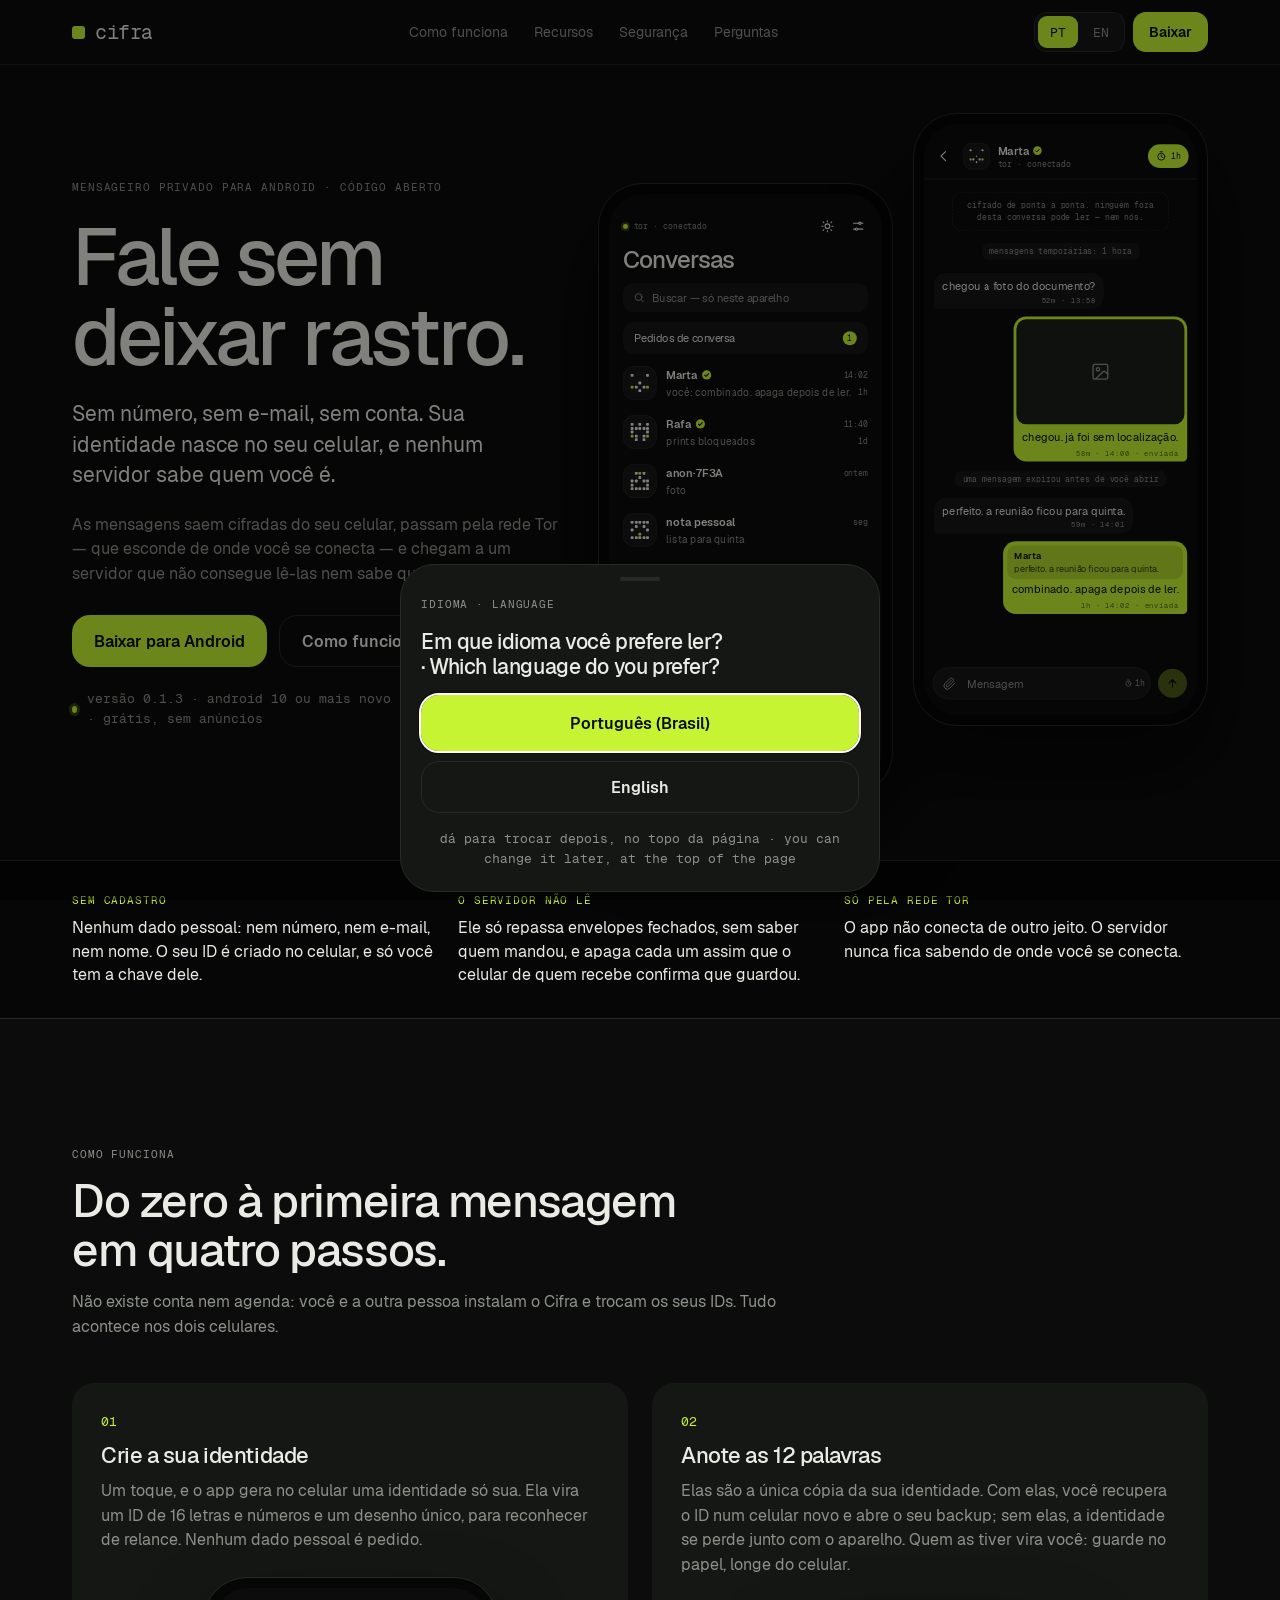
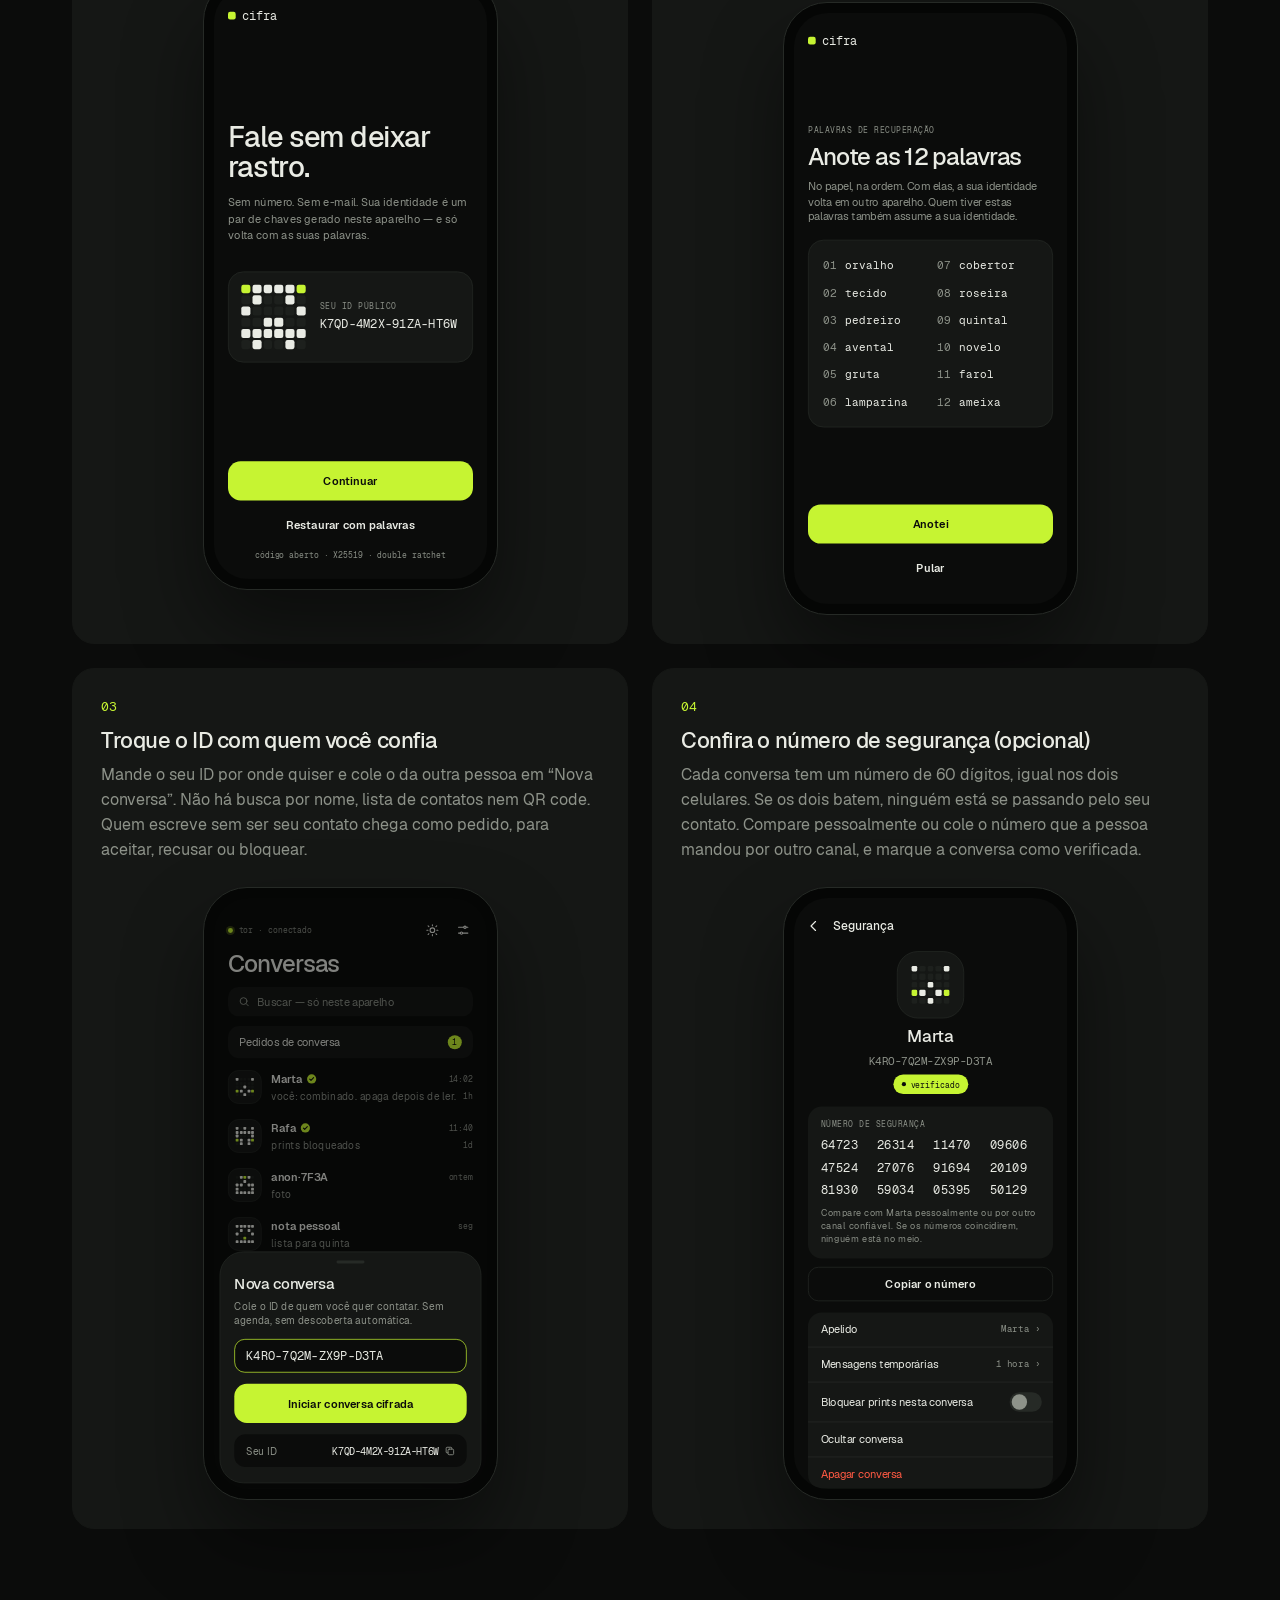
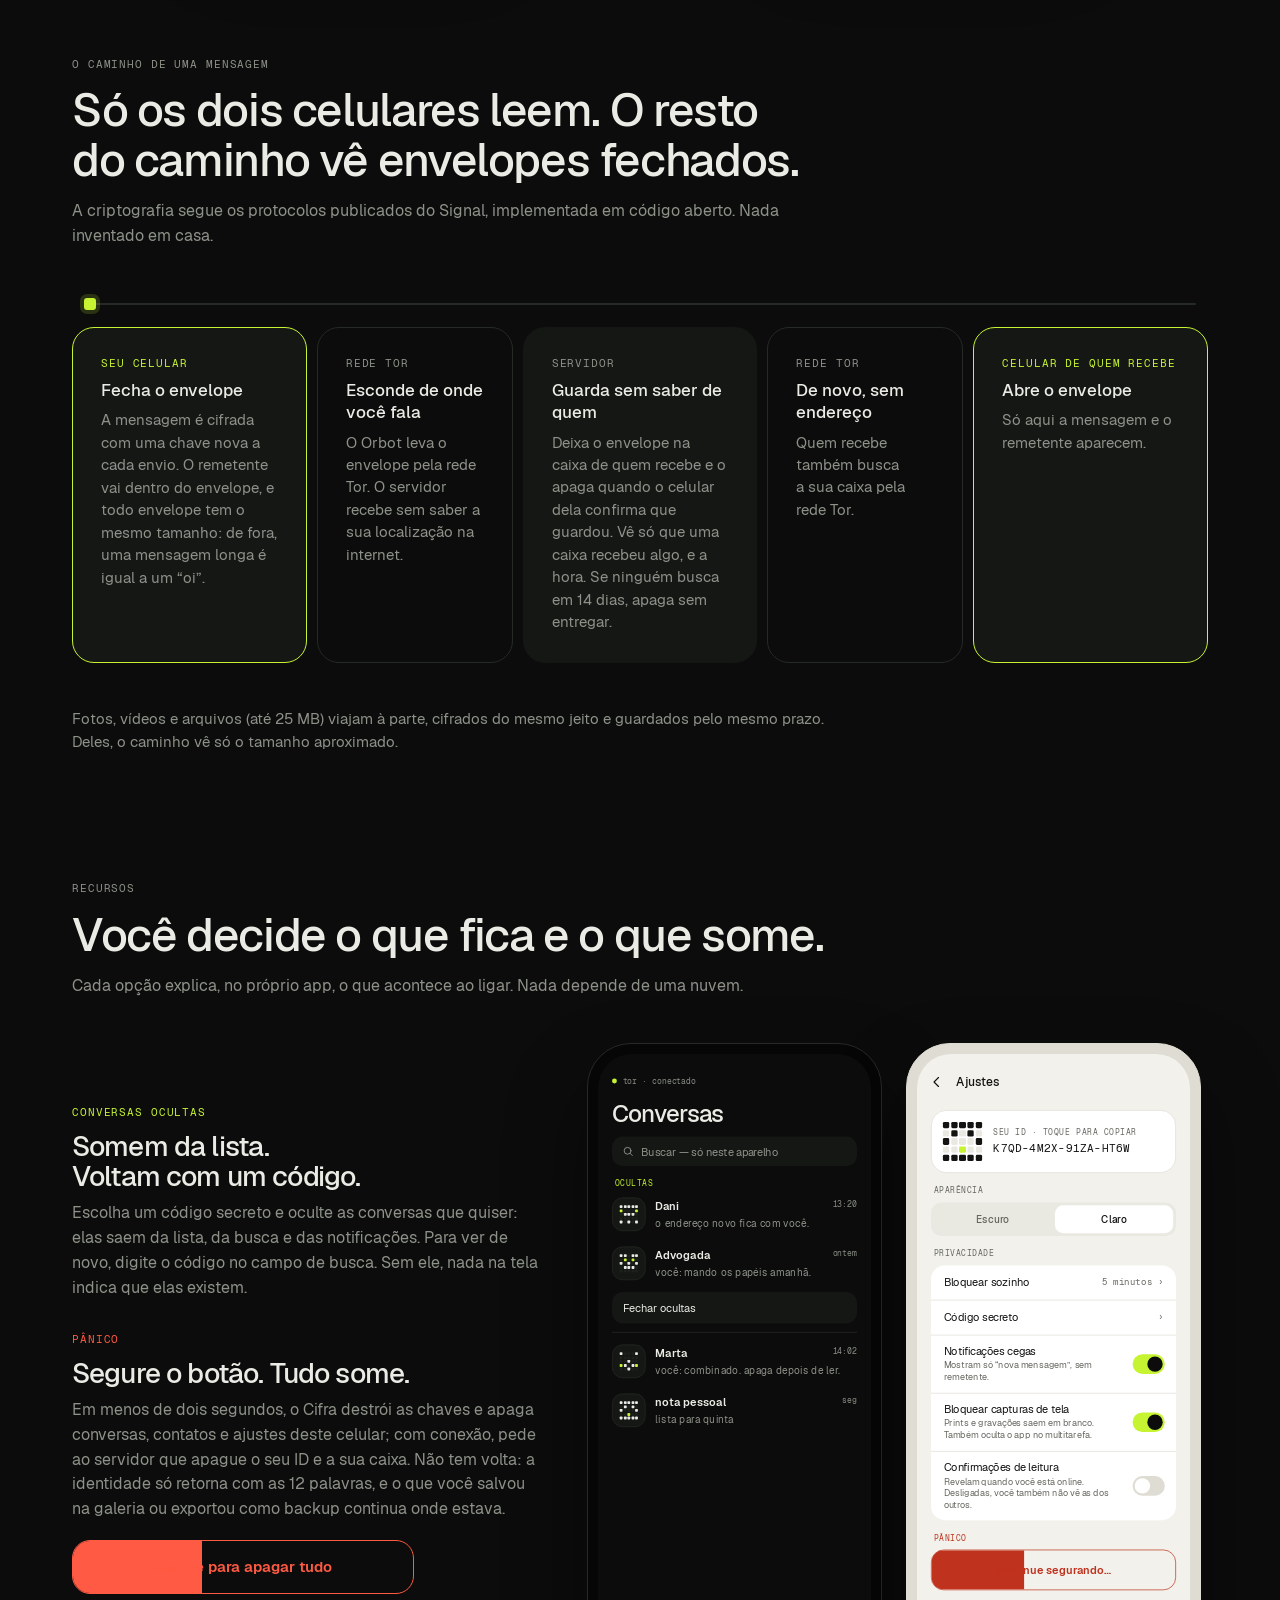
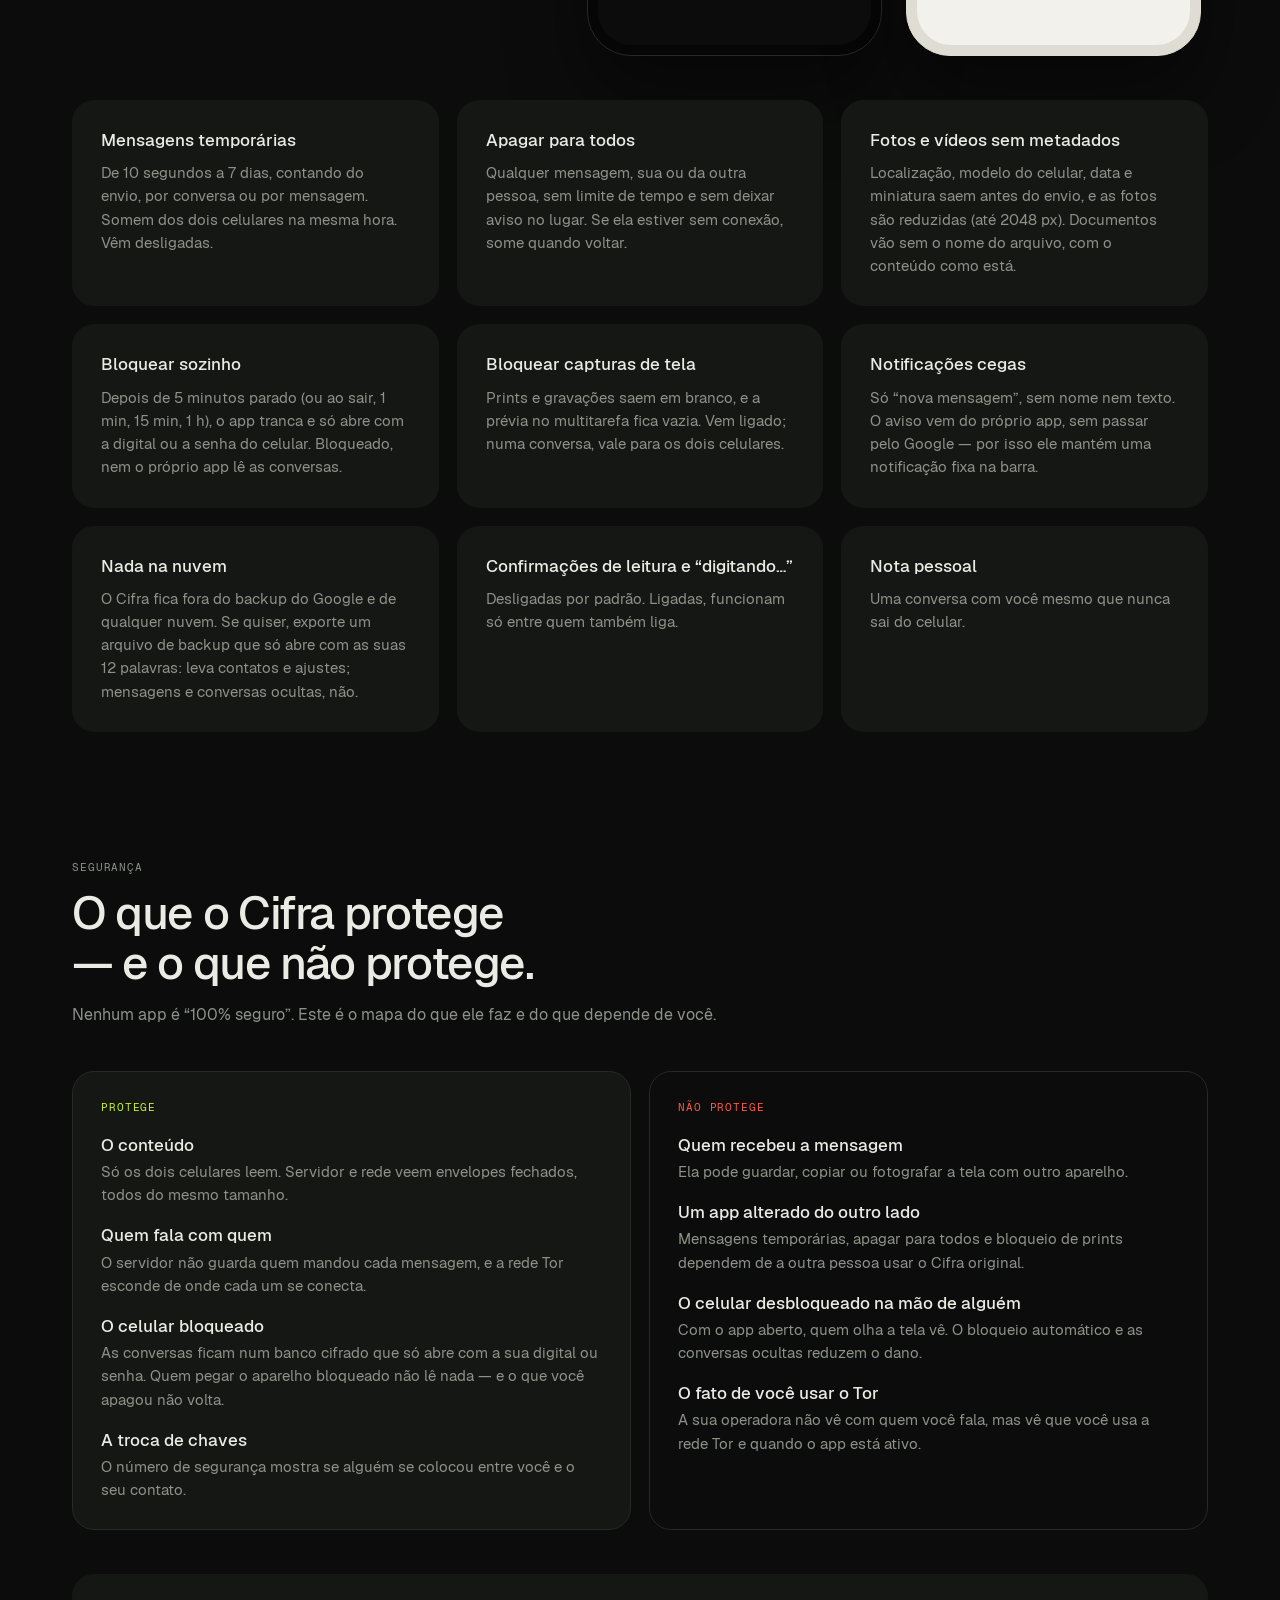
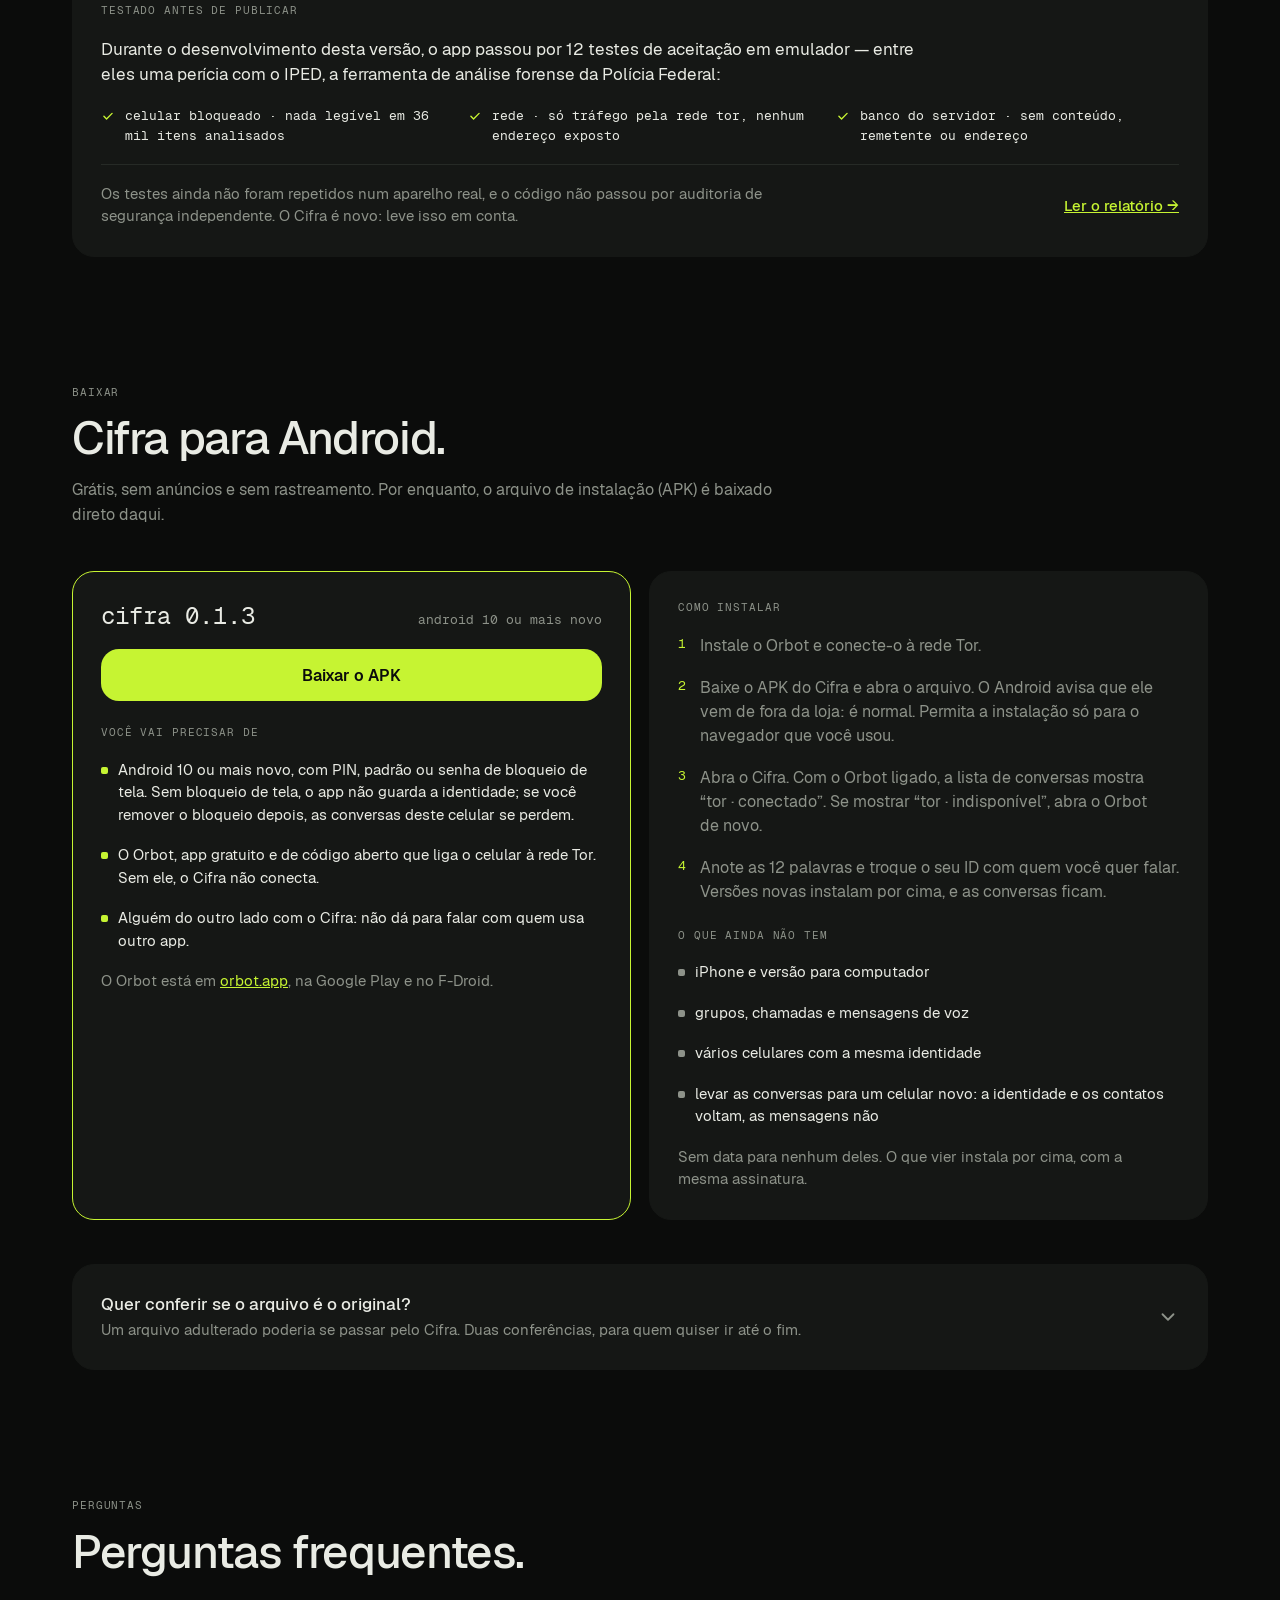
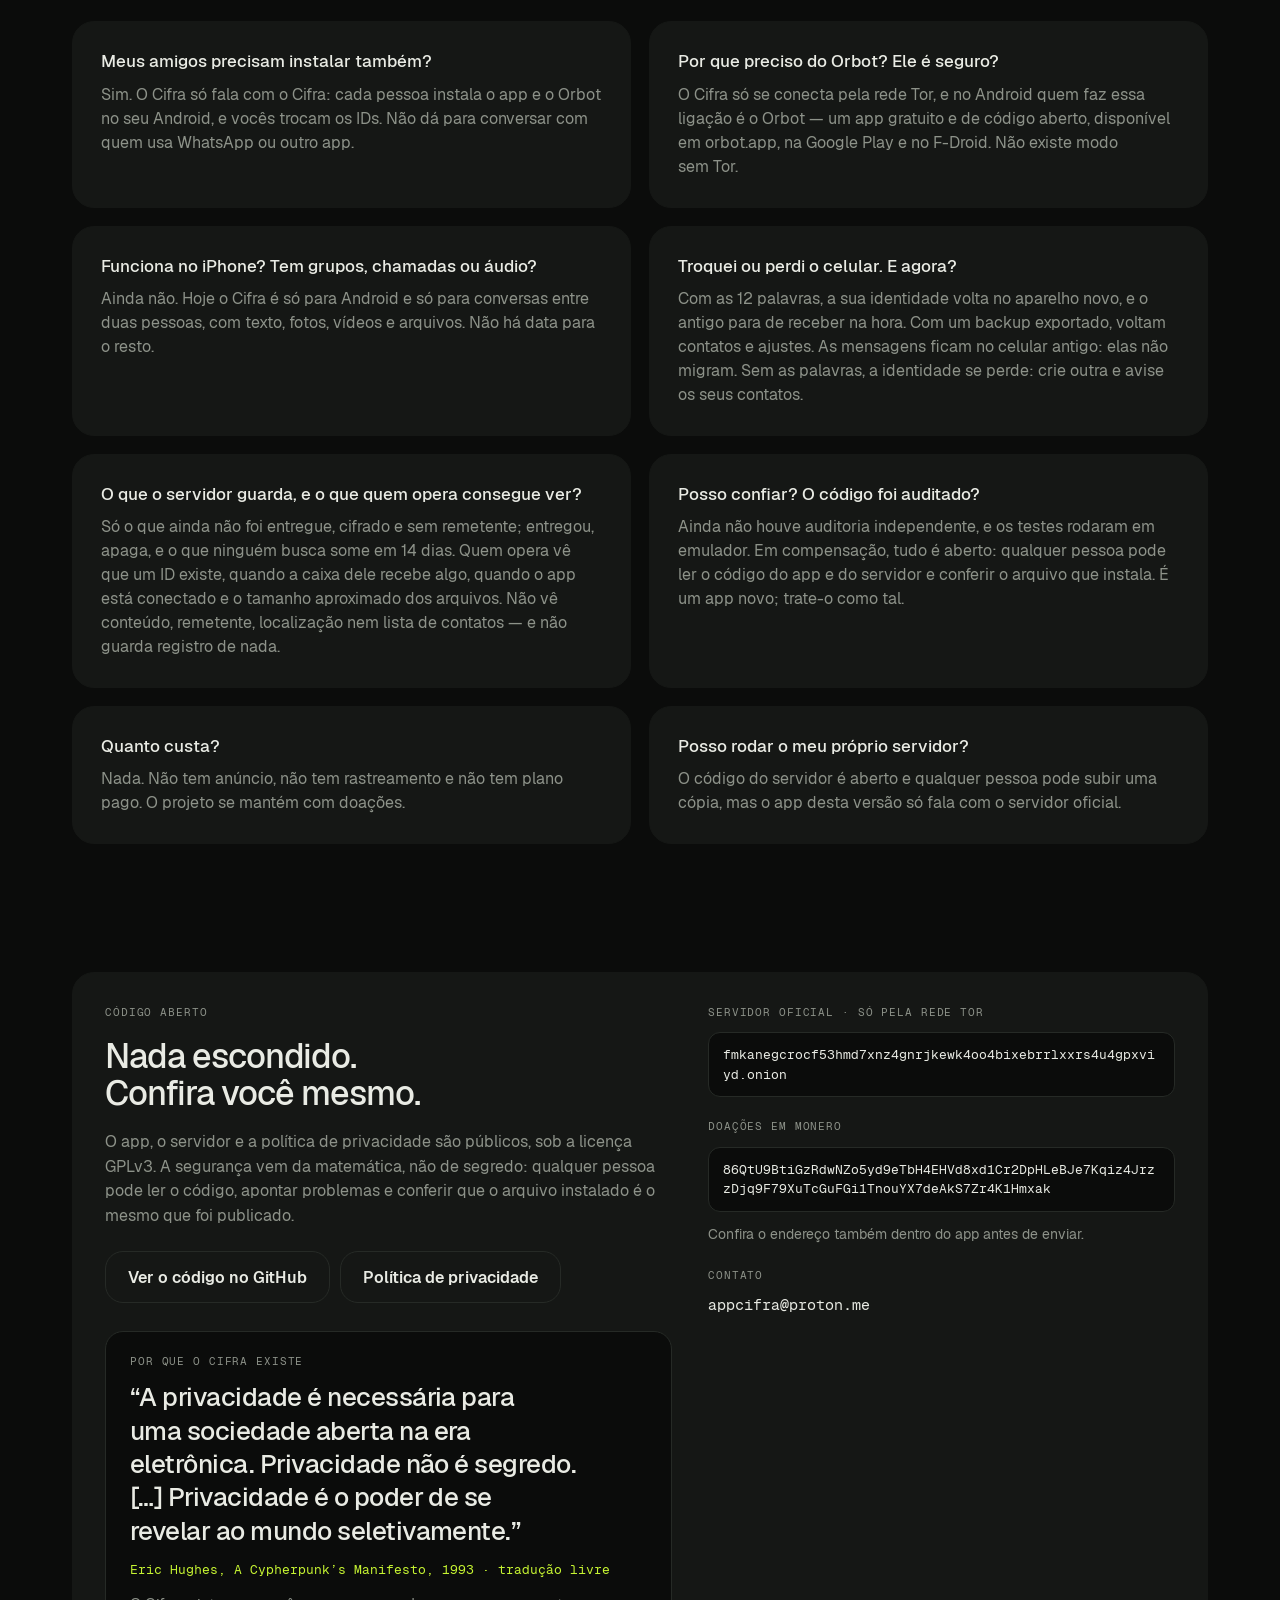
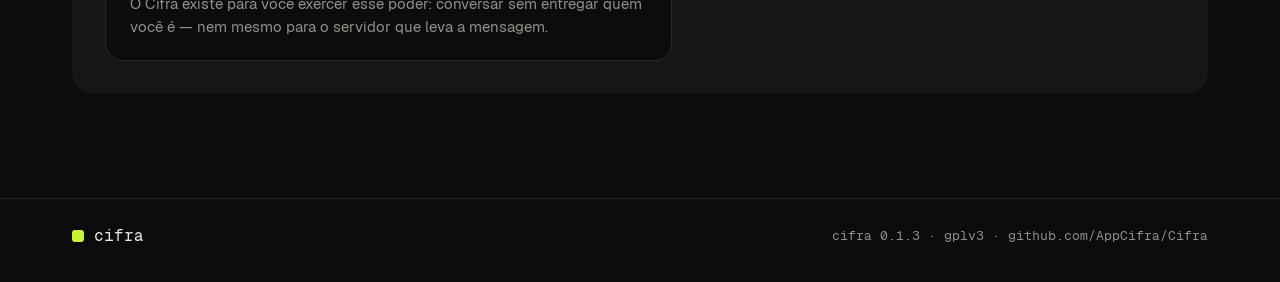
==== commit 8c2f8a99: "feat: versão 0.1.3 do app" ====
--- a/index.html
+++ b/index.html
@@ -48,7 +48,7 @@
 <a href="#baixar" class="botao botao-acento">Baixar para Android</a>
 <a href="#como" class="botao botao-linha">Como funciona</a>
 </div>
-<span class="mono entra" style="--d: 400ms; display: inline-flex; align-items: center; gap: 10px"><span class="ponto" aria-hidden="true"></span>versão 0.1.2 · android 10 ou mais novo · precisa do orbot · grátis, sem anúncios</span>
+<span class="mono entra" style="--d: 400ms; display: inline-flex; align-items: center; gap: 10px"><span class="ponto" aria-hidden="true"></span>versão 0.1.3 · android 10 ou mais novo · precisa do orbot · grátis, sem anúncios</span>
 </div>
 <div class="entra" style="--d: 220ms; flex: 1 1 340px; display: flex; justify-content: center; align-items: flex-start; gap: 20px">
 <div class="celular flutua so-largo" style="margin-top: 70px"><div class="tela" inert aria-hidden="true"><div><div lang="pt-BR" style="position: relative; width: 390px; height: 844px; box-sizing: border-box; overflow: hidden; background: #0B0C0B; color: #E9EBE4; font-family: Geist, sans-serif; display: flex; flex-direction: column; padding-top: 20px">
@@ -461,8 +461,8 @@
 </div>
 <div class="grade-2">
 <div class="card reveal lista" data-reveal="1" style="gap: 18px; border-color: #C6F432">
-<div style="display: flex; justify-content: space-between; align-items: baseline; gap: 12px; flex-wrap: wrap"><span style="font: 500 24px 'Geist Mono', monospace">cifra 0.1.2</span><span class="mono">android 10 ou mais novo</span></div>
-<a href="https://github.com/AppCifra/Cifra/releases/download/v0.1.2/cifra-0.1.2.apk" class="botao botao-acento" style="width: 100%">Baixar o APK</a>
+<div style="display: flex; justify-content: space-between; align-items: baseline; gap: 12px; flex-wrap: wrap"><span style="font: 500 24px 'Geist Mono', monospace">cifra 0.1.3</span><span class="mono">android 10 ou mais novo</span></div>
+<a href="https://github.com/AppCifra/Cifra/releases/download/v0.1.3/cifra-0.1.3.apk" class="botao botao-acento" style="width: 100%">Baixar o APK</a>
 <span class="rotulo" style="padding-top: 6px">você vai precisar de</span>
 
 <span class="item">Android 10 ou mais novo, com PIN, padrão ou senha de bloqueio de tela. Sem bloqueio de tela, o app não guarda a identidade; se você remover o bloqueio depois, as conversas deste celular se perdem.</span>
@@ -519,14 +519,14 @@
 <span data-estado="erro" hidden style="font: 500 16px Geist, sans-serif; color: #FF5A43">Não foi possível ler o arquivo.</span>
 <code data-estado="temCalculado" hidden class="codigo" style="text-align: left; width: 100%; box-sizing: border-box"></code>
 </div>
-<span class="mono" style="display: flex; flex-wrap: wrap; gap: 0 8px"><span>valor oficial:</span><span id="esperado" style="color: #E9EBE4; word-break: break-all">8db793a06ae2a6cba4250631bb3ff82f6f7c9b1ac4cbc38f7062c34bc35d43b3</span></span>
+<span class="mono" style="display: flex; flex-wrap: wrap; gap: 0 8px"><span>valor oficial:</span><span id="esperado" style="color: #E9EBE4; word-break: break-all">3687bbcdb8a9b4f0d8a7855ca9108a396c975581f0310f81e80f6f4d5b3892c9</span></span>
 
 <span class="texto" style="font-size: 14.5px">O arquivo não sai do seu aparelho: a conta é feita aqui, no navegador.</span>
 <details class="miudo"><summary>Prefere conferir no terminal?</summary>
 <div class="lista" style="gap: 8px; padding-top: 12px">
-<code class="codigo">Windows: certutil -hashfile cifra-0.1.2.apk SHA256</code>
-<code class="codigo">Linux: sha256sum cifra-0.1.2.apk</code>
-<code class="codigo">macOS: shasum -a 256 cifra-0.1.2.apk</code>
+<code class="codigo">Windows: certutil -hashfile cifra-0.1.3.apk SHA256</code>
+<code class="codigo">Linux: sha256sum cifra-0.1.3.apk</code>
+<code class="codigo">macOS: shasum -a 256 cifra-0.1.3.apk</code>
 </div>
 </details>
 </div>
@@ -535,7 +535,7 @@
 <span class="forte" style="font-size: 19px">Impressão digital da chave do Cifra</span>
 <code class="codigo">52:C0:6A:21:D4:DB:82:5A:FA:C2:64:C3:C5:87:E4:71:06:9A:BD:5F:C7:44:6B:DC:3C:6C:D8:A1:BC:6A:33:F4</code>
 <span class="texto" style="font-size: 14.5px">É a mesma em todas as versões. No computador, com o Android SDK, o comando abaixo mostra a linha “certificate SHA-256 digest” — em minúsculas e sem os dois-pontos:</span>
-<code class="codigo">apksigner verify --print-certs cifra-0.1.2.apk</code>
+<code class="codigo">apksigner verify --print-certs cifra-0.1.3.apk</code>
 <span class="texto" style="font-size: 14.5px">A impressão digital também está no repositório do código. Confira em mais de um lugar.</span>
 <div style="margin-top: auto; padding: 14px 16px; border-radius: 14px; border: 1px solid #FF5A43; display: flex; flex-direction: column; gap: 4px">
 <span class="forte" style="font-size: 15px; color: #FF5A43">Se algo não bater, não instale.</span>
@@ -601,7 +601,7 @@
 <footer style="border-top: 1px solid #262A26">
 <div class="wrap" style="display: flex; flex-wrap: wrap; gap: 14px 24px; justify-content: space-between; align-items: center; padding-top: 26px; padding-bottom: 36px">
 <span style="display: flex; align-items: center; gap: 10px"><span style="width: 12px; height: 12px; border-radius: 3px; background: #C6F432"></span><span style="font: 500 16px 'Geist Mono', monospace">cifra</span></span>
-<span class="mono">cifra 0.1.2 · gplv3 · github.com/AppCifra/Cifra</span>
+<span class="mono">cifra 0.1.3 · gplv3 · github.com/AppCifra/Cifra</span>
 </div>
 </footer>
 
